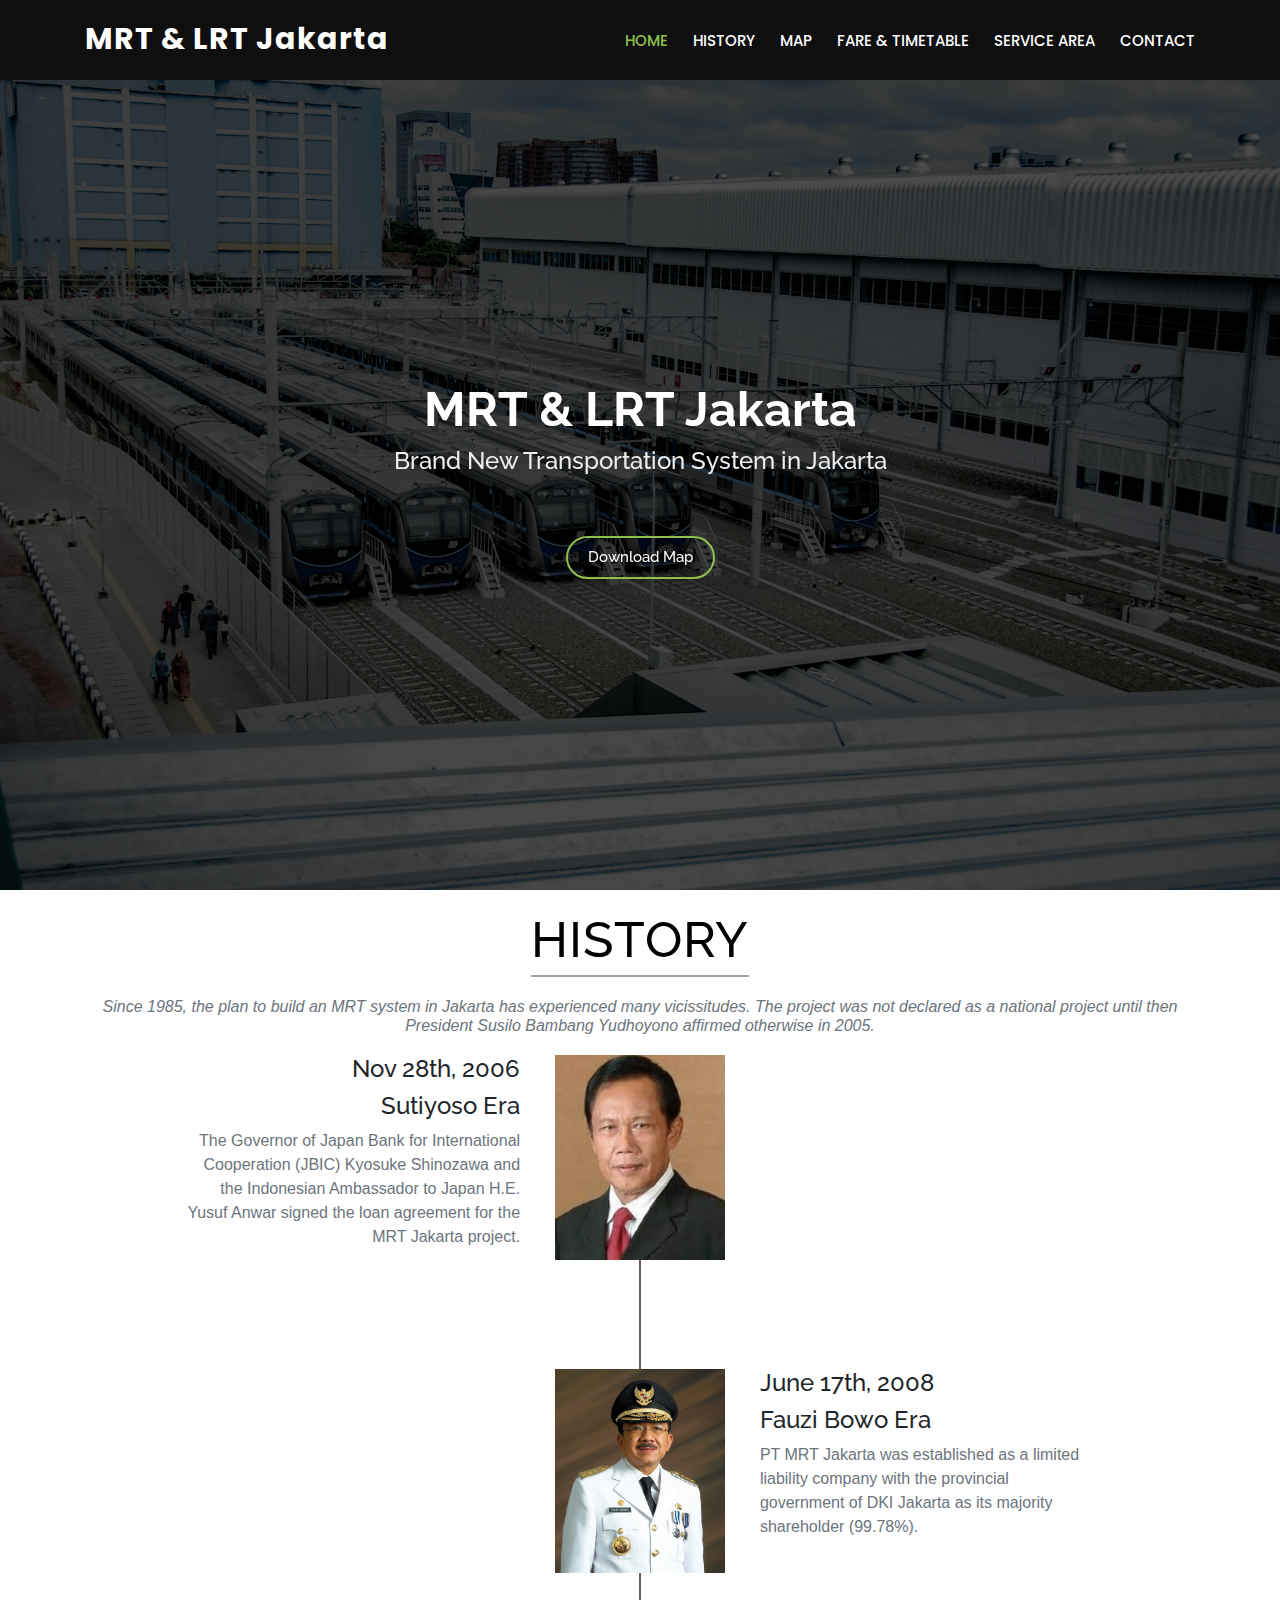
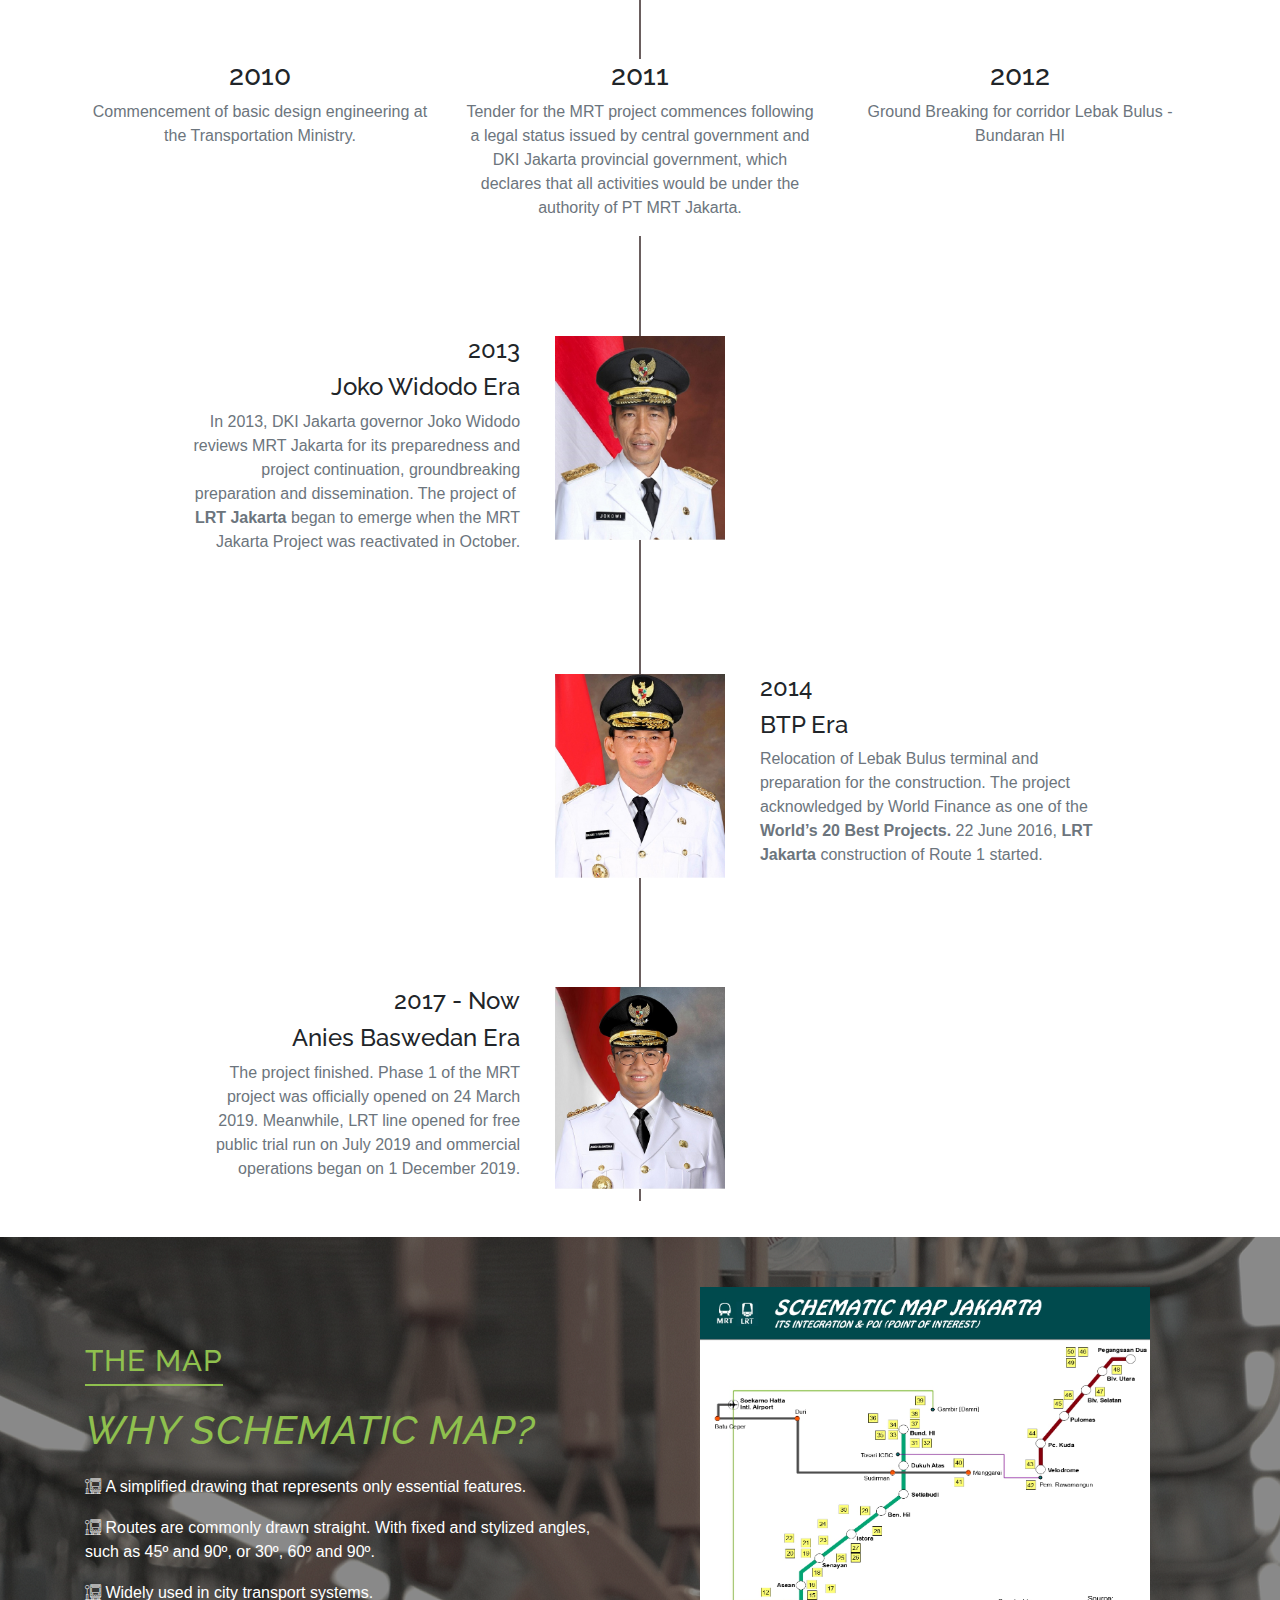
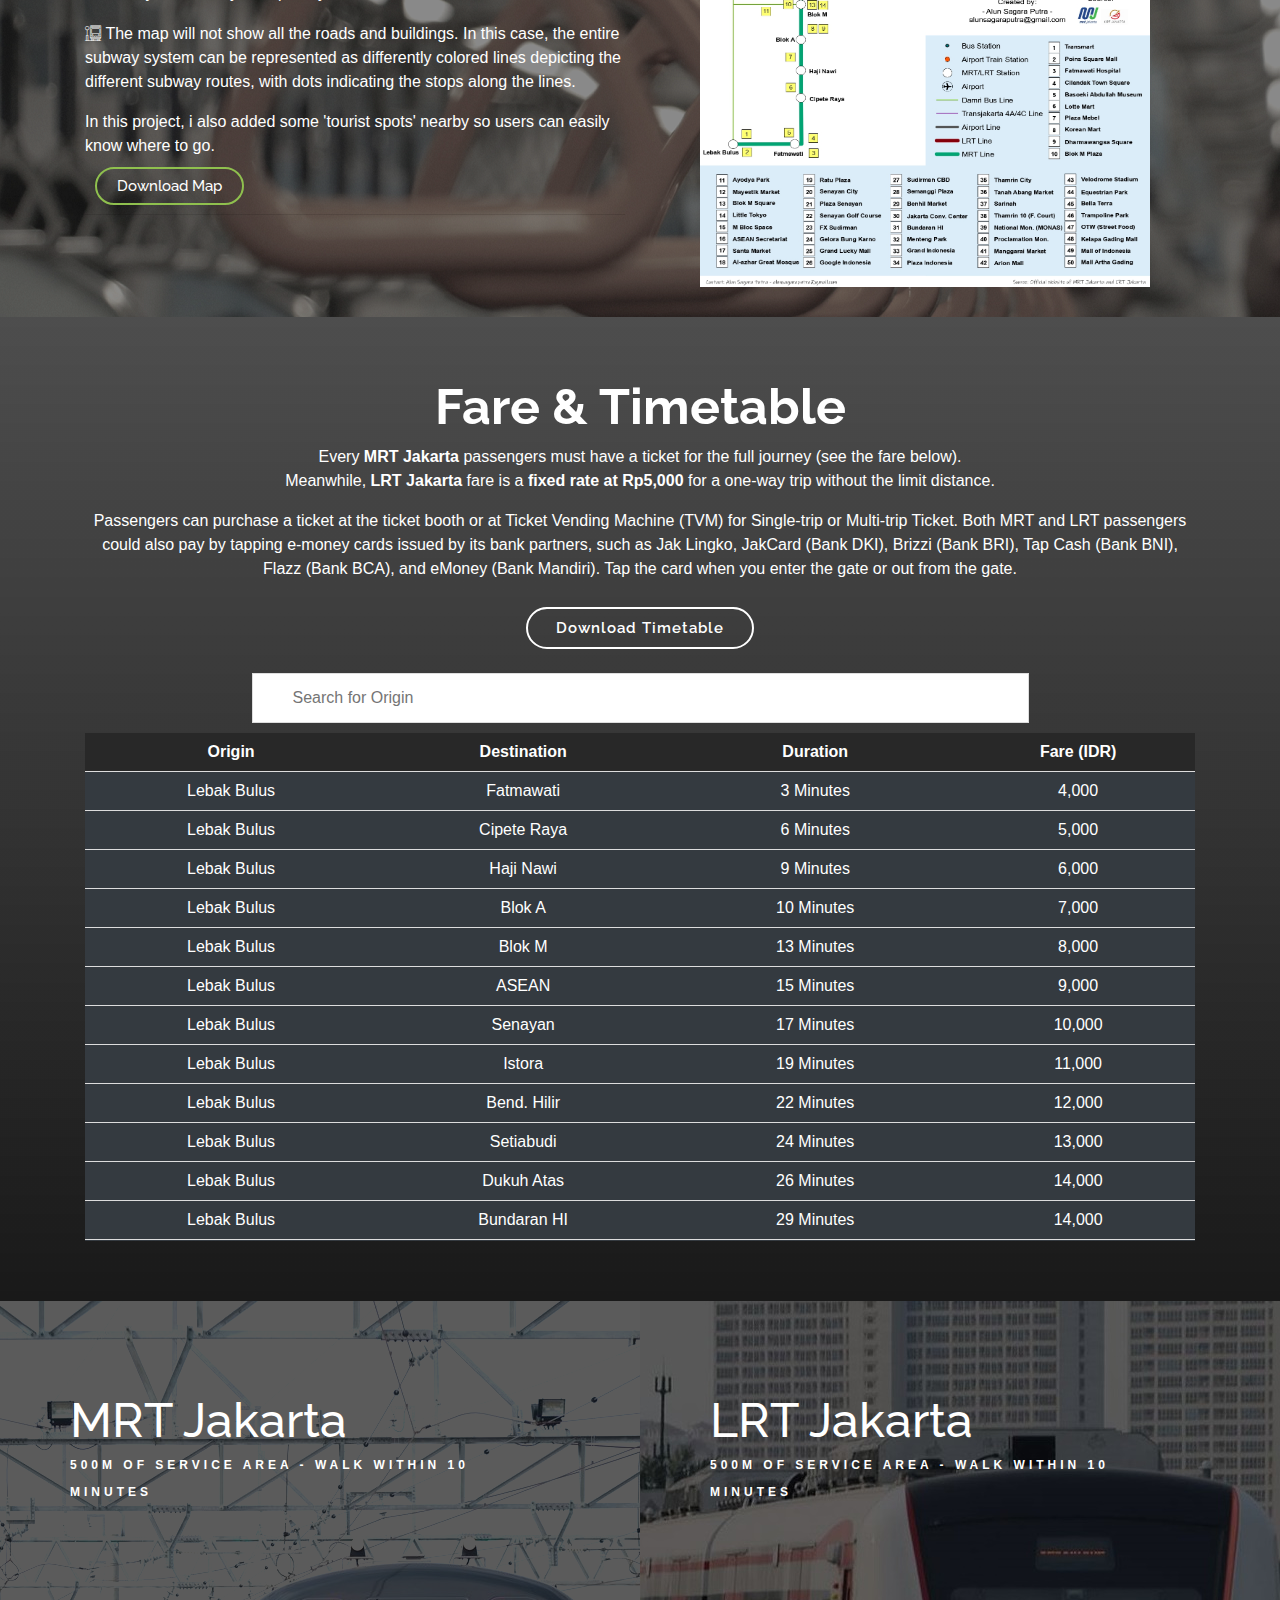
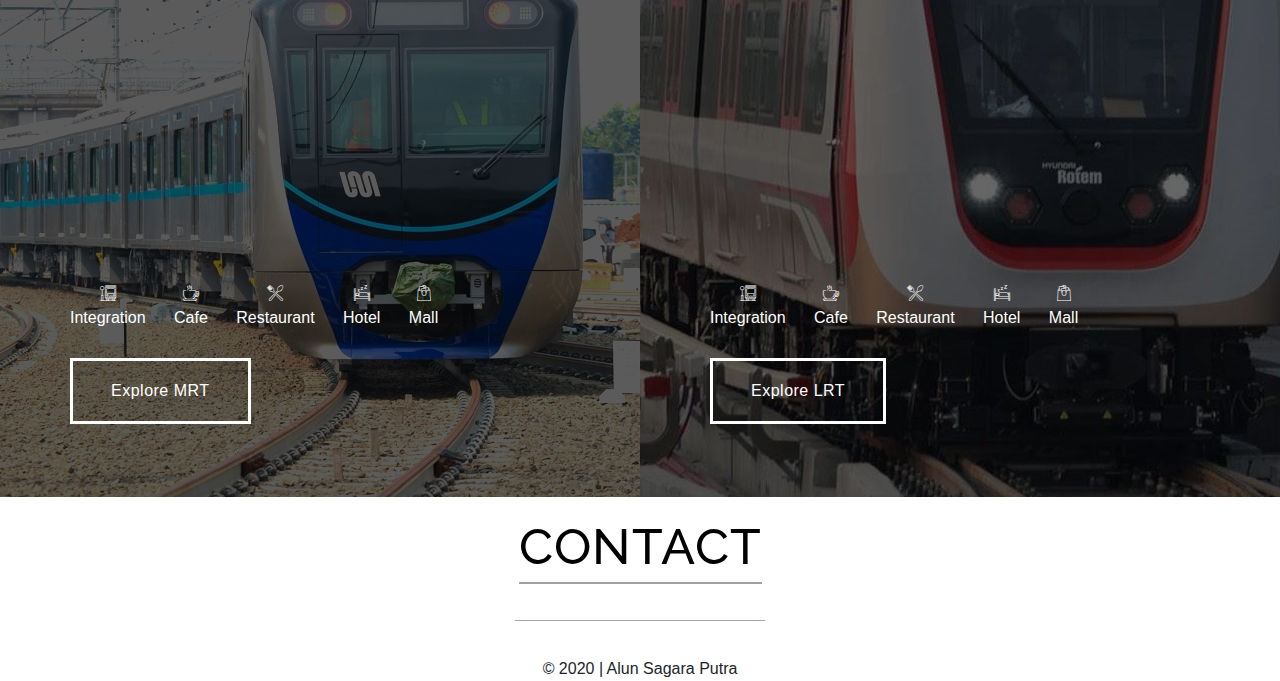
==== index.html @ 01eb92b3 "Try" ====
<!doctype html>
<html lang="en">
  <head>
    <!-- Required meta tags -->
    <meta charset="utf-8">
    <meta name="viewport" content="width=device-width, initial-scale=1, shrink-to-fit=no">

    <!-- Google Fonts -->
    <link href="https://fonts.googleapis.com/css?family=Open+Sans:300,300i,400,400i,600,600i,700,700i|Raleway:300,300i,400,400i,500,500i,600,600i,700,700i|Poppins:300,300i,400,400i,500,500i,600,600i,700,700i" rel="stylesheet">

    <!-- CSS Bootstrap -->
    <link href="default/bootstrap/css/bootstrap.min.css" rel="stylesheet">
    <link href="default/icofont/icofont.min.css" rel="stylesheet">
    <link href="default/boxicons/css/boxicons.min.css" rel="stylesheet">
    <link href="default/venobox/venobox.css" rel="stylesheet">
    <link href="default/owl.carousel/assets/owl.carousel.min.css" rel="stylesheet">
    <link href="default/aos/aos.css" rel="stylesheet">

        <!-- Css Styles -->
    <link rel="stylesheet" href="defaults/bootstrap.min.css" type="text/css">
    <link rel="stylesheet" href="defaults/font-awesome.min.css" type="text/css">
    <link rel="stylesheet" href="defaults/flaticon.css" type="text/css" >
    <link rel="stylesheet" href="defaults/owl.carousel.min.css" type="text/css">
    <link rel="stylesheet" href="defaults/jquery-ui.min.css" type="text/css">
    <link rel="stylesheet" href="defaults/nice-select.css" type="text/css">
    <link rel="stylesheet" href="defaults/magnific-popup.css" type="text/css">
    <link rel="stylesheet" href="defaults/slicknav.min.css" type="text/css">

    <!-- My CSS -->
     <link rel="stylesheet" href="style.css">

    <title>MRT-LRT-JAKARTA</title>
  </head>
  <body>

  <!-- ======= Header ======= -->
  <header id="header">
    <div class="container d-flex">
      <div class="logo mr-auto">
        <h1 class="text-light"><a href="index.html">MRT & LRT Jakarta</a></h1>
      </div>

      <nav class="nav-menu d-none d-lg-block">
        <ul>
          <li class="active"><a href="index.html">Home</a></li>
          <li><a href="#History">History</a></li>
          <li><a href="#Map">Map</a></li>
          <li><a href="#Fare">Fare & Timetable</a></li>
          <li><a href="#TOD">Service Area</a></li>
          <li><a href="#Contact">Contact</a></li>

        </ul>
      </nav><!-- .nav-menu -->


    </div>
  </header><!-- End Header -->

  <!-- ======= Hero Section ======= -->
  <section id="hero">
    <div class="hero-container" data-aos="fade-up">
      <h1>MRT & LRT Jakarta</h1>
      <h2>Brand New Transportation System in Jakarta</h2>
      <a href="https://simpan.ugm.ac.id/s/0BQkUDdugvhASol" target="_blank" class="button scrollto">Download Map</a>
    </div>
  </section><!-- End Hero -->        

<!-- Tab -->

<!-- History -->
  <section class="page-section" id="History">
    <div class="container">
      <div class="row">
        <div class="col-lg-12 text-center">
          <h2 class="section-heading text-uppercase">History</h2>
          <h3 class="section-subheading text-muted"> Since 1985, the plan to build an MRT system in Jakarta has experienced many vicissitudes. The project was not declared as a national project until then President Susilo Bambang Yudhoyono affirmed otherwise in 2005. </h3>
        </div>
      </div>
      <div class="row">
        <div class="col-lg-12">
          <ul class="timeline">
            <li>
              <div class="timeline-image">
                <img class="img-fluid" src="img/gbsutiyoso.jpg" alt="">
              </div>
              <div class="timeline-panel">
                <div class="timeline-heading">
                  <h4>Nov 28th, 2006</h4>
                  <h4 class="subheading">Sutiyoso Era</h4>
                </div>
                <div class="timeline-body">
                  <p class="text-muted"> The Governor of Japan Bank for International Cooperation (JBIC) Kyosuke Shinozawa and the Indonesian Ambassador to Japan H.E. Yusuf Anwar signed the loan agreement for the MRT Jakarta project.</p>
                </div>
              </div>
            </li>
            <li class="timeline-inverted">
              <div class="timeline-image">
                <img class="img-fluid" src="img/gbfauzi.jpg" alt="">
              </div>
              <div class="timeline-panel">
                <div class="timeline-heading">
                  <h4>June 17th, 2008</h4>
                  <h4 class="subheading">Fauzi Bowo Era</h4>
                </div>
                <div class="timeline-body">
                  <p class="text-muted"> PT MRT Jakarta was established as a limited liability company with the provincial government of DKI Jakarta as its majority shareholder (99.78%).</p>
                </div>
              </div>
            </li>
            <li class="timeline-inverted">
             <div class ="row tlrow">
                <div class="col-lg-4 coba">
                  <h3>2010</h3>
                  <p class="text-muted"> Commencement of basic design engineering at the Transportation Ministry. </p>
                </div>
                <div class="col-lg-4 coba">
                  <h3>2011</h3>
                  <p class="text-muted"> Tender for the MRT project commences following a legal status issued by central government and DKI Jakarta provincial government, which declares that all activities would be under the authority of PT MRT Jakarta. </p>
                </div>
                <div class="col-lg-4 coba">
                  <h3>2012</h3>
                  <p class="text-muted"> Ground Breaking for corridor Lebak Bulus - Bundaran HI </p>
                </div>
              </div>  
            </li>
            <li>
              <div class="timeline-image">
                <img class="img-fluid" src="img/gbjokowi.jpg" alt="">
              </div>
              <div class="timeline-panel">
                <div class="timeline-heading">
                  <h4>2013</h4>
                  <h4 class="subheading"> Joko Widodo Era </h4>
                </div>
                <div class="timeline-body">
                  <p class="text-muted"> In 2013, DKI Jakarta governor Joko Widodo reviews MRT Jakarta for its preparedness and project continuation, groundbreaking preparation and dissemination. The project of ​​<b>LRT Jakarta </b> began to emerge when the MRT Jakarta Project was reactivated in October.</p>
                </div>
              </div>
            </li>
            <li class="timeline-inverted">
              <div class="timeline-image">
                <img class="img-fluid" src="img/gbahok.jpg" alt="">
              </div>
              <div class="timeline-panel">
                <div class="timeline-heading">
                  <h4>2014</h4>
                  <h4 class="subheading"> BTP Era </h4>
                </div>
                <div class="timeline-body">
                  <p class="text-muted"> Relocation of Lebak Bulus terminal and preparation for the construction. The project acknowledged by World Finance as one of the <b>World’s 20 Best Projects. </b> 22 June 2016, <b> LRT Jakarta</b> construction of Route 1 started.
                  </p>
                </div>
              </div>
            </li>
            <li>
              <div class="timeline-image">
                <img class="img-fluid" src="img/gbanies.jpg" alt="">
              </div>
              <div class="timeline-panel">
                <div class="timeline-heading">
                  <h4>2017 - Now</h4>
                  <h4 class="subheading"> Anies Baswedan Era</h4>
                </div>
                <div class="timeline-body">
                  <p class="text-muted"> The project finished. Phase 1 of the MRT project was officially opened on 24 March 2019. Meanwhile, LRT line opened for free public trial run on July 2019 and ommercial operations began on 1 December 2019. </p>
                </div>
              </div>
            </li>
          </ul>
        </div>
      </div>
    </div>
  </section>
<!-- Akhir History -->

<!-- The Map -->
    <section class="about-us-countdown-area section-padding-100-0" id="Map">
        <div class="container">
            <div class="row align-items-center">
                <!-- About Content -->
                <div class="col-12 col-md-6">
                    <div class="about-content-text mb-80">
                        <h6 class="wow fadeInUp" data-wow-delay="300ms">THE MAP</h6>
                        <h3 class="wow fadeInUp" data-wow-delay="300ms"> <i> Why Schematic Map? </i></h3>
                        <p class="wow fadeInUp" data-wow-delay="300ms"> 
                        <p class="flaticon-bus-stop"> A simplified drawing that represents only essential features.</i>
                        <br>
                        <p class="flaticon-bus-stop"> Routes are  commonly  drawn  straight. With fixed and stylized angles, such as 45º and 90º, or 30º, 60º  and  90º.</i>
                        <br>
                        <p class="flaticon-bus-stop"> Widely used in city transport systems. </i>
                        <br>
                        <p class="flaticon-bus-stop"> The map will not show all the roads and buildings. In this case, the entire subway system can be represented as differently colored lines depicting the different subway routes, with dots indicating the stops along the lines.</i>
                    	</p>
                        <p> In this project, i also added some 'tourist spots' nearby so users can easily know where to go.</p>
                        <a href="https://simpan.ugm.ac.id/s/0BQkUDdugvhASol" target="_blank" class="button scrollto">Download Map</a>
                        <hr>
                    </div>
                </div>

                <!-- About Thumb -->
                <div class="col-12 col-md-6 text-center">
                    <div class="about-thumb mb-80 wow fadeInUp" data-wow-delay="300ms">
                        <img src="img/skematik.jpg" alt="" class="peta">
                    </div>
                </div>
            </div>
        </div>
      </div>
    </section>
<!-- End of Map -->

    <!-- ======= Cta Section ======= -->
    <section id="Fare" class="cta">
      <div class="container">
        <div class="text-center">
          <h3>Fare & Timetable</h3>
          <p> Every <b> MRT Jakarta</b> passengers must have a ticket for the full journey (see the fare below). 
            <br> 
            Meanwhile, <b> LRT Jakarta</b> fare is a <b> fixed rate at Rp5,000 </b> for a one-way trip without the limit distance. </p>
           <p>Passengers can purchase a ticket at the ticket booth or at Ticket Vending Machine (TVM) for Single-trip or Multi-trip Ticket. 

            Both MRT and LRT passengers could also pay by tapping e-money cards issued by its bank partners, such as Jak Lingko, JakCard (Bank DKI), Brizzi (Bank BRI), Tap Cash (Bank BNI), Flazz (Bank BCA), and eMoney (Bank Mandiri). Tap the card when you enter the gate or out from the gate. </p>
          <a class="cta-btn" href="#">Download Timetable</a>
        </div>
<br>
<div class="text-center">
<input type="text" id="myInput" onkeyup="myFunction()" placeholder="Search for Origin" >
<div class="table-wrapper-scroll-y my-custom-scrollbar table-dark">
<table id="myTable">
  <tr class="header">
    <th style="width:25%;">Origin</th>
    <th style="width:25%;">Destination</th>
    <th style="width:25%;">Duration</th>
    <th style="width:20%;">Fare (IDR)</th>
            <tr>
                <td>Lebak Bulus</td>
                <td>Fatmawati</td>
                <td>3 Minutes</td>
                <td> 4,000</td>
            </tr>
            <tr>
                <td>Lebak Bulus</td>
                <td>Cipete Raya</td>
                <td>6 Minutes</td>
                <td> 5,000</td>
            </tr>
            <tr>
                <td>Lebak Bulus</td>
                <td>Haji Nawi</td>
                <td>9 Minutes</td>
                <td> 6,000</td>
            </tr>
            <tr>
                <td>Lebak Bulus</td>
                <td>Blok A</td>
                <td>10 Minutes</td>
                <td> 7,000</td>
            </tr>
            <tr>
                <td>Lebak Bulus</td>
                <td>Blok M</td>
                <td>13 Minutes</td>
                <td> 8,000</td>
            </tr>
            <tr>
                <td>Lebak Bulus</td>
                <td>ASEAN</td>
                <td>15 Minutes</td>
                <td> 9,000</td>
            </tr>
            <tr>
                <td>Lebak Bulus</td>
                <td>Senayan</td>
                <td>17 Minutes</td>
                <td> 10,000</td>
            </tr>
            <tr>
                <td>Lebak Bulus</td>
                <td>Istora</td>
                <td>19 Minutes</td>
                <td> 11,000</td>
            </tr>
            <tr>
                <td>Lebak Bulus</td>
                <td>Bend. Hilir</td>
                <td>22 Minutes</td>
                <td> 12,000</td>
            </tr>
            <tr>
                <td>Lebak Bulus</td>
                <td>Setiabudi</td>
                <td>24 Minutes</td>
                <td> 13,000</td>
            </tr>
            <tr>
                <td>Lebak Bulus</td>
                <td>Dukuh Atas</td>
                <td>26 Minutes</td>
                <td> 14,000</td>
            </tr>
            <tr>
                <td>Lebak Bulus</td>
                <td>Bundaran HI</td>
                <td>29 Minutes</td>
                <td> 14,000</td>
            <tr>
                <td>Fatmawati</td>
                <td>Lebak Bulus</td>
                <td>3 Minutes</td>
                <td> 4,000</td>
            </tr>
            <tr>
                <td>Fatmawati</td>
                <td>Cipete</td>
                <td>3 Minutes</td>
                <td> 5,000</td>
            </tr>
            <tr>
                <td>Fatmawati</td>
                <td>Haji Nawi</td>
                <td>5 Minutes</td>
                <td> 5,000</td>
            </tr>
            <tr>
                <td>Fatmawati</td>
                <td>Blok A</td>
                <td>7 Minutes</td>
                <td> 6,000</td>
            </tr>
            <tr>
                <td>Fatmawati</td>
                <td>Blok M</td>
                <td>10 Minutes</td>
                <td> 7,000</td>
            </tr>
            <tr>
                <td>Fatmawati</td>
                <td>ASEAN</td>
                <td>12 Minutes</td>
                <td> 8,000</td>
            </tr>
            <tr>
                <td>Fatmawati</td>
                <td>Senayan</td>
                <td>14 Minutes</td>
                <td> 9,000</td>
            </tr>
            <tr>
                <td>Fatmawati</td>
                <td>Istora</td>
                <td>16 Minutes</td>
                <td> 9,000</td>
            </tr>
            <tr>
                <td>Fatmawati</td>
                <td>Bend. Hilir</td>
                <td>19 Minutes</td>
                <td> 10,000</td>
            </tr>
            <tr>
                <td>Fatmawati</td>
                <td>Setiabudi</td>
                <td>21 Minutes</td>
                <td> 11,000</td>
            </tr>
            <tr>
                <td>Fatmawati</td>
                <td>Dukuh Atas</td>
                <td>23 Minutes</td>
                <td> 12,000</td>
            </tr>
            <tr>
                <td>Fatmawati</td>
                <td>Bundaran HI</td>
                <td>26 Minutes</td>
                <td> 13,000</td>
            </tr>
            <tr>
                <td>Cipete</td>
                <td>Lebak Bulus</td>
                <td>6 Minutes</td>
                <td> 5,000</td>
            </tr>
            <tr>
                <td>Cipete</td>
                <td>Fatmawati</td>
                <td>3 Minutes</td>
                <td> 4,000</td>
            </tr>
            <tr>
                <td>Cipete</td>
                <td>Haji Nawi</td>
                <td>2 Minutes</td>
                <td> 3,000</td>
            </tr>
            <tr>
                <td>Cipete</td>
                <td>Blok A</td>
                <td>4 Minutes</td>
                <td> 4,000</td>
            </tr>
            <tr>
                <td>Cipete</td>
                <td>Blok M</td>
                <td>7 Minutes</td>
                <td> 5,000</td>
            </tr>
            <tr>
                <td>Cipete</td>
                <td>ASEAN</td>
                <td>9 Minutes</td>
                <td> 6,000</td>
            </tr>
            <tr>
                <td>Cipete</td>
                <td>Senayan</td>
                <td>11 Minutes</td>
                <td> 7,000</td>
            </tr>
            <tr>
                <td>Cipete</td>
                <td>Istora</td>
                <td>13 Minutes</td>
                <td> 8,000</td>
            </tr>
            <tr>
                <td>Cipete</td>
                <td>Bend. Hilir</td>
                <td>16 Minutes</td>
                <td> 9,000</td>
            </tr>
            <tr>
                <td>Cipete</td>
                <td>Setiabudi</td>
                <td>18 Minutes</td>
                <td> 9,000</td>
            </tr>
            <tr>
                <td>Cipete</td>
                <td>Dukuh Atas</td>
                <td>20 Minutes</td>
                <td> 10,000</td>
            </tr>
            <tr>
                <td>Cipete</td>
                <td>Bundaran HI</td>
                <td>23 Minutes</td>
                <td> 11,000</td>
            </tr>
            <tr>
                <td>Haji Nawi</td>
                <td>Lebak Bulus</td>
                <td>8 Minutes</td>
                <td> 6,000</td>
            </tr>
            <tr>
                <td>Haji Nawi</td>
                <td>Fatmawati</td>
                <td>5 Minutes</td>
                <td> 5,000</td>
            </tr>
            <tr>
                <td>Haji Nawi</td>
                <td>Cipete</td>
                <td>2 Minutes</td>
                <td> 3,000</td>
            </tr>
            <tr>
                <td>Haji Nawi</td>
                <td>Blok A</td>
                <td>2 Minutes</td>
                <td> 3,000</td>
            </tr>
            <tr>
                <td>Haji Nawi</td>
                <td>Blok M</td>
                <td>5 Minutes</td>
                <td> 4,000</td>
            </tr>
            <tr>
                <td>Haji Nawi</td>
                <td>ASEAN</td>
                <td>7 Minutes</td>
                <td> 5,000</td>
            </tr>
            <tr>
                <td>Haji Nawi</td>
                <td>Senayan</td>
                <td>9 Minutes</td>
                <td> 6,000</td>
            </tr>
            <tr>
                <td>Haji Nawi</td>
                <td>Istora</td>
                <td>11 Minutes</td>
                <td> 7,000</td>
            </tr>
            <tr>
                <td>Haji Nawi</td>
                <td>Bend. Hilir</td>
                <td>14 Minutes</td>
                <td> 8,000</td>
            </tr>
            <tr>
                <td>Haji Nawi</td>
                <td>Setiabudi</td>
                <td>16 Minutes</td>
                <td> 8,000</td>
            </tr>
            <tr>
                <td>Haji Nawi</td>
                <td>Dukuh Atas</td>
                <td>18 Minutes</td>
                <td> 9,000</td>
            </tr>
            <tr>
                <td>Haji Nawi</td>
                <td>Bundaran HI</td>
                <td>21 Minutes</td>
                <td> 11,000</td>
            </tr>
                        <tr>
                <td>Blok A</td>
                <td>Lebak Bulus</td>
                <td>11 Minutes</td>
                <td> 7,000</td>
            </tr>
            <tr>
                <td>Blok A</td>
                <td>Fatmawati</td>
                <td>8 Minutes</td>
                <td> 6,000</td>
            </tr>
            <tr>
                <td>Blok A</td>
                <td>Cipete</td>
                <td>5 Minutes</td>
                <td> 5,000</td>
            </tr>
            <tr>
                <td>Blok A</td>
                <td>Haji Nawi</td>
                <td>3 Minutes</td>
                <td> 3,000</td>
            </tr>
            <tr>
                <td>Blok A</td>
                <td>Blok M</td>
                <td>3 Minutes</td>
                <td> 3,000</td>
            </tr>
            <tr>
                <td>Blok A</td>
                <td>ASEAN</td>
                <td>5 Minutes</td>
                <td> 4,000</td>
            </tr>
            <tr>
                <td>Blok A</td>
                <td>Senayan</td>
                <td>7 Minutes</td>
                <td> 5,000</td>
            </tr>
            <tr>
                <td>Blok A</td>
                <td>Istora</td>
                <td>9 Minutes</td>
                <td> 6,000</td>
            </tr>
            <tr>
                <td>Blok A</td>
                <td>Bend. Hilir</td>
                <td>12 Minutes</td>
                <td> 7,000</td>
            </tr>
            <tr>
                <td>Blok A</td>
                <td>Setiabudi</td>
                <td>14 Minutes</td>
                <td> 7,000</td>
            </tr>
            <tr>
                <td>Blok A</td>
                <td>Dukuh Atas</td>
                <td>16 Minutes</td>
                <td> 8,000</td>
            </tr>
            <tr>
                <td>Blok A</td>
                <td>Bundaran HI</td>
                <td>19 Minutes</td>
                <td> 9,000</td>
            </tr>
            <tr>
                <td>Blok M</td>
                <td>Lebak Bulus</td>
                <td>13 Minutes</td>
                <td> 8,000</td>
            </tr>
            <tr>
                <td>Blok M</td>
                <td>Fatmawati</td>
                <td>10 Minutes</td>
                <td> 7,000</td>
            </tr>
            <tr>
                <td>Blok M</td>
                <td>Cipete</td>
                <td>7 Minutes</td>
                <td> 5,000</td>
            </tr>
            <tr>
                <td>Blok M</td>
                <td>Haji Nawi</td>
                <td>5 Minutes</td>
                <td> 4,000</td>
            </tr>
            <tr>
                <td>Blok M</td>
                <td>Blok A</td>
                <td>2 Minutes</td>
                <td> 3,000</td>
            </tr>
            <tr>
                <td>Blok M</td>
                <td>ASEAN</td>
                <td>2 Minutes</td>
                <td> 3,000</td>
            </tr>
            <tr>
                <td>Blok M</td>
                <td>Senayan</td>
                <td>4 Minutes</td>
                <td> 4,000</td>
            </tr>
            <tr>
                <td>Blok M</td>
                <td>Istora</td>
                <td>6 Minutes</td>
                <td> 5,000</td>
            </tr>
            <tr>
                <td>Blok M</td>
                <td>Bend. Hilir</td>
                <td>9 Minutes</td>
                <td> 6,000</td>
            </tr>
            <tr>
                <td>Blok M</td>
                <td>Setiabudi</td>
                <td>11 Minutes</td>
                <td> 6,000</td>
            </tr>
            <tr>
                <td>Blok M</td>
                <td>Dukuh Atas</td>
                <td>13 Minutes</td>
                <td> 7,000</td>
            </tr>
            <tr>
                <td>Blok M</td>
                <td>Bundaran HI</td>
                <td>16 Minutes</td>
                <td> 8,000</td>
            </tr>
            <tr>
                <td>ASEAN</td>
                <td>Lebak Bulus</td>
                <td>16 Minutes</td>
                <td> 9,000</td>
            </tr>
            <tr>
                <td>ASEAN</td>
                <td>Fatmawati</td>
                <td>13 Minutes</td>
                <td> 7,000</td>
            </tr>
            <tr>
                <td>ASEAN</td>
                <td>Cipete</td>
                <td>10 Minutes</td>
                <td> 6,000</td>
            </tr>
            <tr>
                <td>ASEAN</td>
                <td>Haji Nawi</td>
                <td>8 Minutes</td>
                <td> 5,000</td>
            </tr>
            <tr>
                <td>ASEAN</td>
                <td>Blok A</td>
                <td>5 Minutes</td>
                <td> 4,000</td>
            </tr>
            <tr>
                <td>ASEAN</td>
                <td>Blok M</td>
                <td>3 Minutes</td>
                <td> 3,000</td>
            </tr>
            <tr>
                <td>ASEAN</td>
                <td>Senayan</td>
                <td>2 Minutes</td>
                <td> 3,000</td>
            </tr>
            <tr>
                <td>ASEAN</td>
                <td>Istora</td>
                <td>4 Minutes</td>
                <td> 4,000</td>
            </tr>
            <tr>
                <td>ASEAN</td>
                <td>Bend. Hilir</td>
                <td>7 Minutes</td>
                <td> 5,000</td>
            </tr>
            <tr>
                <td>ASEAN</td>
                <td>Setiabudi</td>
                <td>9 Minutes</td>
                <td> 6,000</td>
            </tr>
            <tr>
                <td>ASEAN</td>
                <td>Dukuh Atas</td>
                <td>11 Minutes</td>
                <td> 7,000</td>
            </tr>
            <tr>
                <td>ASEAN</td>
                <td>Bundaran HI</td>
                <td>14 Minutes</td>
                <td> 7,000</td>
            </tr>
            <tr>
                <td>Senayan</td>
                <td>Lebak Bulus</td>
                <td>18 Minutes</td>
                <td> 10,000</td>
            </tr>
            <tr>
                <td>Senayan</td>
                <td>Fatmawati</td>
                <td>15 Minutes</td>
                <td> 9,000</td>
            </tr>
            <tr>
                <td>Senayan</td>
                <td>Cipete</td>
                <td>12 Minutes</td>
                <td> 7,000</td>
            </tr>
            <tr>
                <td>Senayan</td>
                <td>Haji Nawi</td>
                <td>10 Minutes</td>
                <td> 6,000</td>
            </tr>
            <tr>
                <td>Senayan</td>
                <td>Blok A</td>
                <td>7 Minutes</td>
                <td> 5,000</td>
            </tr>
            <tr>
                <td>Senayan</td>
                <td>Blok M</td>
                <td>5 Minutes</td>
                <td> 4,000</td>
            </tr>
            <tr>
                <td>Senayan</td>
                <td>ASEAN</td>
                <td>2 Minutes</td>
                <td> 3,000</td>
            </tr>
            <tr>
                <td>Senayan</td>
                <td>Istora</td>
                <td>2 Minutes</td>
                <td> 3,000</td>
            </tr>
            <tr>
                <td>Senayan</td>
                <td>Bend. Hilir</td>
                <td>5 Minutes</td>
                <td> 4,000</td>
            </tr>
            <tr>
                <td>Senayan</td>
                <td>Setiabudi</td>
                <td>7 Minutes</td>
                <td> 4,000</td>
            </tr>
            <tr>
                <td>Senayan</td>
                <td>Dukuh Atas</td>
                <td>9 Minutes</td>
                <td> 5,000</td>
            </tr>
            <tr>
                <td>Senayan</td>
                <td>Bundaran HI</td>
                <td>12 Minutes</td>
                <td> 6,000</td>
            </tr>
            <tr>
                <td>Istora</td>
                <td>Lebak Bulus</td>
                <td>20 Minutes</td>
                <td> 11,000</td>
            </tr>
            <tr>
                <td>Istora</td>
                <td>Fatmawati</td>
                <td>17 Minutes</td>
                <td> 9,000</td>
            </tr>
            <tr>
                <td>Istora</td>
                <td>Cipete</td>
                <td>14 Minutes</td>
                <td> 8,000</td>
            </tr>
            <tr>
                <td>Istora</td>
                <td>Haji Nawi</td>
                <td>12 Minutes</td>
                <td> 7,000</td>
            </tr>
            <tr>
                <td>Istora</td>
                <td>Blok A</td>
                <td>9 Minutes</td>
                <td> 6,000</td>
            </tr>
            <tr>
                <td>Istora</td>
                <td>Blok M</td>
                <td>7 Minutes</td>
                <td> 5,000</td>
            </tr>
            <tr>
                <td>Istora</td>
                <td>ASEAN</td>
                <td>4 Minutes</td>
                <td> 4,000</td>
            </tr>
            <tr>
                <td>Istora</td>
                <td>Senayan</td>
                <td>2 Minutes</td>
                <td> 3,000</td>
            </tr>
            <tr>
                <td>Istora</td>
                <td>Bend. Hilir</td>
                <td>3 Minutes</td>
                <td> 3,000</td>
            </tr>
            <tr>
                <td>Istora</td>
                <td>Setiabudi</td>
                <td>5 Minutes</td>
                <td> 3,000</td>
            </tr>
            <tr>
                <td>Istora</td>
                <td>Dukuh Atas</td>
                <td>7 Minutes</td>
                <td> 4,000</td>
            </tr>
            <tr>
                <td>Istora</td>
                <td>Bundaran HI</td>
                <td>10 Minutes</td>
                <td> 5,000</td>
            </tr>
            <tr>
                <td>Bend. Hilir</td>
                <td>Lebak Bulus</td>
                <td>22 Minutes</td>
                <td> 12,000</td>
            </tr>
            <tr>
                <td>Bend. Hilir</td>
                <td>Fatmawati</td>
                <td>19 Minutes</td>
                <td> 10,000</td>
            </tr>
            <tr>
                <td>Bend. Hilir</td>
                <td>Cipete</td>
                <td>16 Minutes</td>
                <td> 9,000</td>
            </tr>
            <tr>
                <td>Bend. Hilir</td>
                <td>Haji Nawi</td>
                <td>14 Minutes</td>
                <td> 8,000</td>
            </tr>
            <tr>
                <td>Bend. Hilir</td>
                <td>Blok A</td>
                <td>11 Minutes</td>
                <td> 7,000</td>
            </tr>
            <tr>
                <td>Bend. Hilir</td>
                <td>Blok M</td>
                <td>9 Minutes</td>
                <td> 6,000</td>
            </tr>
            <tr>
                <td>Bend. Hilir</td>
                <td>ASEAN</td>
                <td>6 Minutes</td>
                <td> 5,000</td>
            </tr>
            <tr>
                <td>Bend. Hilir</td>
                <td>Senayan</td>
                <td>4 Minutes</td>
                <td> 4,000</td>
            </tr>
            <tr>
                <td>Bend. Hilir</td>
                <td>Istora</td>
                <td>2 Minutes</td>
                <td> 3,000</td>
            </tr>
            <tr>
                <td>Bend. Hilir</td>
                <td>Setiabudi</td>
                <td>2 Minutes</td>
                <td> 3,000</td>
            </tr>
            <tr>
                <td>Bend. Hilir</td>
                <td>Dukuh Atas</td>
                <td>4 Minutes</td>
                <td> 3,000</td>
            </tr>
            <tr>
                <td>Bend. Hilir</td>
                <td>Bundaran HI</td>
                <td>7 Minutes</td>
                <td> 4,000</td>
            </tr>
            <tr>
                <td>Setiabudi</td>
                <td>Lebak Bulus</td>
                <td>25 Minutes</td>
                <td> 13,000</td>
            </tr>
            <tr>
                <td>Setiabudi</td>
                <td>Fatmawati</td>
                <td>22 Minutes</td>
                <td> 10,000</td>
            </tr>
            <tr>
                <td>Setiabudi</td>
                <td>Cipete</td>
                <td>19 Minutes</td>
                <td> 9,000</td>
            </tr>
            <tr>
                <td>Setiabudi</td>
                <td>Haji Nawi</td>
                <td>17 Minutes</td>
                <td> 8,000</td>
            </tr>
            <tr>
                <td>Setiabudi</td>
                <td>Blok A</td>
                <td>14 Minutes</td>
                <td> 7,000</td>
            </tr>
            <tr>
                <td>Setiabudi</td>
                <td>Blok M</td>
                <td>11 Minutes</td>
                <td> 6,000</td>
            </tr>
            <tr>
                <td>Setiabudi</td>
                <td>ASEAN</td>
                <td>8 Minutes</td>
                <td> 6,000</td>
            </tr>
            <tr>
                <td>Setiabudi</td>
                <td>Senayan</td>
                <td>6 Minutes</td>
                <td> 4,000</td>
            </tr>
            <tr>
                <td>Setiabudi</td>
                <td>Istora</td>
                <td>4 Minutes</td>
                <td> 3,000</td>
            </tr>
            <tr>
                <td>Setiabudi</td>
                <td>Bend. Hilir</td>
                <td>2 Minutes</td>
                <td> 3,000</td>
            </tr>
            <tr>
                <td>Setiabudi</td>
                <td>Dukuh Atas</td>
                <td>2 Minutes</td>
                <td> 3,000</td>
            </tr>
            <tr>
                <td>Setiabudi</td>
                <td>Bundaran HI</td>
                <td>5 Minutes</td>
                <td> 4,000</td>
            </tr>
            <tr>
                <td>Dukuh Atas</td>
                <td>Lebak Bulus</td>
                <td>26 Minutes</td>
                <td> 14,000</td>
            </tr>
            <tr>
                <td>Dukuh Atas</td>
                <td>Fatmawati</td>
                <td>23 Minutes</td>
                <td> 12,000</td>
            </tr>
            <tr>
                <td>Dukuh Atas</td>
                <td>Cipete</td>
                <td>20 Minutes</td>
                <td> 10,000</td>
            </tr>
            <tr>
                <td>Dukuh Atas</td>
                <td>Haji Nawi</td>
                <td>18 Minutes</td>
                <td> 9,000</td>
            </tr>
            <tr>
                <td>Dukuh Atas</td>
                <td>Blok A</td>
                <td>15 Minutes</td>
                <td> 8,000</td>
            </tr>
            <tr>
                <td>Dukuh Atas</td>
                <td>Blok M</td>
                <td>13 Minutes</td>
                <td> 7,000</td>
            </tr>
            <tr>
                <td>Dukuh Atas</td>
                <td>ASEAN</td>
                <td>10 Minutes</td>
                <td> 7,000</td>
            </tr>
            <tr>
                <td>Dukuh Atas</td>
                <td>Senayan</td>
                <td>8 Minutes</td>
                <td> 5,000</td>
            </tr>
            <tr>
                <td>Dukuh Atas</td>
                <td>Istora</td>
                <td>6 Minutes</td>
                <td> 4,000</td>
            </tr>
            <tr>
                <td>Dukuh Atas</td>
                <td>Bend. Hilir</td>
                <td>4 Minutes</td>
                <td> 3,000</td>
            </tr>
            <tr>
                <td>Dukuh Atas</td>
                <td>Setiabudi</td>
                <td>2 Minutes</td>
                <td> 3,000</td>
            </tr>
            <tr>
                <td>Dukuh Atas</td>
                <td>Bundaran HI</td>
                <td>3 Minutes</td>
                <td> 3,000</td>
            </tr>
            <tr>
                <td>Bundaran HI</td>
                <td>Lebak Bulus</td>
                <td>29 Minutes</td>
                <td> 14,000</td>
            </tr>
            <tr>
                <td>Bundaran HI</td>
                <td>Fatmawati</td>
                <td>27 Minutes</td>
                <td>13,000</td>
            </tr>
            <tr>
                <td>Bundaran HI</td>
                <td>Cipete</td>
                <td>24 Minutes</td>
                <td>11,000</td>
            </tr>
            <tr>
                <td>Bundaran HI</td>
                <td>Haji Nawi</td>
                <td>21 Minutes</td>
                <td>10,000</td>
            </tr>
            <tr>
                <td>Bundaran HI</td>
                <td>Blok A</td>
                <td>18 Minutes</td>
                <td> 9,000</td>
            </tr>
            <tr>
                <td>Bundaran HI</td>
                <td>Blok M</td>
                <td>16 Minutes</td>
                <td> 8,000</td>
            </tr>
            <tr>
                <td>Bundaran HI</td>
                <td>ASEAN</td>
                <td>13 Minutes</td>
                <td> 7,000</td>
            </tr>
            <tr>
                <td>Bundaran HI</td>
                <td>Senayan</td>
                <td>11 Minutes</td>
                <td> 6,000</td>
            </tr>
            <tr>
                <td>Bundaran HI</td>
                <td>Istora</td>
                <td>9 Minutes</td>
                <td> 5,000</td>
            </tr>
            <tr>
                <td>Bundaran HI</td>
                <td>Bend. Hilir</td>
                <td>7 Minutes</td>
                <td> 4,000</td>
            </tr>
            <tr>
                <td>Bundaran HI</td>
                <td>Setiabudi</td>
                <td>5 Minutes</td>
                <td> 4,000</td>
            </tr>
            <tr>
                <td>Bundaran HI</td>
                <td>Dukuh Atas</td>
                <td>3 Minutes</td>
                <td> 3,000</td>
            </tr>
      </table>
    </div>
  </div>
</div>
</section>
<!-- Akhir Fare Calculator -->
<!-- End Cta Section -->

<!-- Facilities Section Begin -->
<section class="facilities-section" id="TOD">
    <div class="container-fluid">
        <div class="row">
            <div class="col-lg-6">
                <div class="facilities-item set-bg" data-setbg="img/mrt4.png">
                    <div class="fi-title">
                        <h2>MRT Jakarta</h2>
                        <p>500m of Service Area - Walk Within 10 Minutes</p>
                    </div>
                    <div class="fi-features">
                        <div class="fi-info">
                            <i class="flaticon-bus-stop"></i>
                            <p>Integration</p>
                        </div>
                        <div class="fi-info">
                            <i class="flaticon-food-and-restaurant"></i>
                            <p>Cafe</p>
                        </div>
                        <div class="fi-info">
                            <i class="flaticon-fork"></i>
                            <p>Restaurant</p>
                        </div>                       
                        <div class="fi-info">
                            <i class="flaticon-slumber"></i>
                            <p>Hotel</p>
                        </div>
                        <div class="fi-info">
                            <i class="flaticon-commerce-and-shopping"></i>
                            <p>Mall</p>
                        </div>
                    </div>
                    <a href="https://ugm-gis.maps.arcgis.com/apps/MapSeries/index.html?appid=f9b74ff37be346978ab2b873c24cd1c9" target="_blank" class="primary-btn">Explore MRT</a>
                </div>
            </div>
            <div class="col-lg-6">
                <div class="facilities-item set-bg" data-setbg="img/lrt.jpg">
                    <div class="fi-title">
                        <h2>LRT Jakarta</h2>
                        <p>500m of Service Area - Walk Within 10 Minutes</p>
                    </div>
                    <div class="fi-features">
                        <div class="fi-info">
                            <i class="flaticon-bus-stop"></i>
                            <p>Integration</p>
                        </div>
                        <div class="fi-info">
                            <i class="flaticon-food-and-restaurant"></i>
                            <p>Cafe</p>
                        </div>
                        <div class="fi-info">
                            <i class="flaticon-fork"></i>
                            <p>Restaurant</p>
                        </div>                       
                        <div class="fi-info">
                            <i class="flaticon-slumber"></i>
                            <p>Hotel</p>
                        </div>
                        <div class="fi-info">
                            <i class="flaticon-commerce-and-shopping"></i>
                            <p>Mall</p>
                        </div>
                    </div>
                    <a href="#" class="primary-btn">Explore LRT</a>
                </div>
              </div>
            </div>
        </div>
    </div>
</section>
<!-- Facilities Section End -->

<!-- Contact -->
  <section class="page-section" id="Contact">
    <div class="container">
      <div class="row">
        <div class="col-lg-12 text-center">
          <h2 class="section-heading text-uppercase"> Contact </h2>
          <hr>
        </div>
      </div>
    </div>
    </section>
<!-- Akhir Contact -->
<!-- Akhir Tab -->

<!-- footer -->
  <div class="container">
  <div class="row footer">
    <div class="col text-center">
  <a> © 2020 | Alun Sagara Putra </a>
    </div>
  </div>
  </div>
<!-- Akhir Footer -->


  <a href="#" class="back-to-top"><i class="bx bxs-up-arrow-alt"></i></a>

  <!-- JS Bootstrap -->
  <script src="default/jquery/jquery.min.js"></script>
  <script src="default/bootstrap/js/bootstrap.bundle.min.js"></script>
  <script src="default/jquery.easing/jquery.easing.min.js"></script>
  <script src="default/php-email-form/validate.js"></script>
  <script src="default/jquery-sticky/jquery.sticky.js"></script>
  <script src="default/venobox/venobox.min.js"></script>
  <script src="default/waypoints/jquery.waypoints.min.js"></script>
  <script src="default/counterup/counterup.min.js"></script>
  <script src="default/isotope-layout/isotope.pkgd.min.js"></script>
  <script src="default/owl.carousel/owl.carousel.min.js"></script>
  <script src="default/aos/aos.js"></script>

    <!-- Js Plugins -->
    <script src="js/bootstrap.min.js"></script>
    <script src="js/jquery.magnific-popup.min.js"></script>
    <script src="js/jquery-ui.min.js"></script>
    <script src="js/jquery.nice-select.min.js"></script>
    <script src="js/jquery.slicknav.js"></script>
    <script src="js/owl.carousel.min.js"></script>
    <script src="js/main.js"></script>

    <script>
      function myFunction() {
      var input, filter, table, tr, td, i, txtValue;
      input = document.getElementById("myInput");
      filter = input.value.toUpperCase();
      table = document.getElementById("myTable");
      tr = table.getElementsByTagName("tr");
      for (i = 0; i < tr.length; i++) {
        td = tr[i].getElementsByTagName("td")[0];
        if (td) {
          txtValue = td.textContent || td.innerText;
          if (txtValue.toUpperCase().indexOf(filter) > -1) {
            tr[i].style.display = "";
          } else {
            tr[i].style.display = "none";
          }
        }       
      }
    }
    </script>

  <!-- Template Main JS -->
  <script src="default/js/main.js"></script>

</body>

</html>
---- default/venobox/venobox.css ----
/* ------ venobox.css --------*/
.vbox-overlay *, .vbox-overlay *:before, .vbox-overlay *:after{
    -webkit-backface-visibility: hidden;
    -webkit-box-sizing:border-box;
    -moz-box-sizing:border-box;
    box-sizing:border-box;
}
.vbox-overlay * { 
    -webkit-backface-visibility: visible;
    backface-visibility: visible;
}
.vbox-overlay{
    display: -webkit-flex;
    display: flex;
    -webkit-flex-direction: column;
    flex-direction: column;
    -webkit-justify-content: center;
    justify-content: center;
    -webkit-align-items: center;
    align-items: center;
    position: fixed;
    left: 0;
    top: 0;
    bottom: 0;
    right: 0;
    z-index: 999999;
}

/* ----- navigation ----- */
.vbox-title{
    width: 100%;
    height: 40px;
    float: left;
    text-align: center;
    line-height: 28px;
    font-size: 12px;
    padding: 6px 50px;
    overflow: hidden;
    position: fixed;
    display: none;
    left: 0;
    z-index: 89;
}
.vbox-close{
    cursor: pointer;
    position: fixed;
    top: -1px;
    right: 0;
    width: 50px;
    height: 40px;
    padding: 6px;
    display: block;
    background-position:10px center;
    overflow: hidden;
    font-size: 24px;
    line-height: 1;
    text-align: center;
    z-index: 99;
}
.vbox-left{
    cursor: pointer;
    position: fixed;
    left: 0;
    height: 40px;
    overflow: hidden;
    line-height: 28px;
    font-size: 12px;
    z-index: 99;
    display: flex;
    align-items:center;
}
.vbox-num{
    display: inline-block;
    margin: 6px 0 6px 15px;
}
/* ----- Social share ----- */
.vbox-share{
    line-height: 28px;
    font-size: 12px;
    overflow: hidden;
    position: fixed;
    left: 0;
    z-index: 98;
    display: flex;
    align-items:center;
    justify-content: center;
    width: 100%;
    text-align: center;
}
.vbox-share svg{
    max-height: 28px;
    width: 28px;
    z-index: 10;
    margin-left: 12px;
    margin-top: 6px;
    margin-bottom: 6px;
    vertical-align: middle;
}


/* ----- navigation ARROWS ----- */
.vbox-next, .vbox-prev{
    position: fixed;
    top: 50%;
    margin-top: -15px;
    overflow: hidden;
    cursor: pointer;
    display: block;
    width: 45px;
    height: 45px;
    z-index: 99;
}
.vbox-next span, .vbox-prev span{
    position: relative;
    width: 20px;
    height: 20px;
    border: 2px solid transparent;
    border-top-color: #B6B6B6;
    border-right-color: #B6B6B6;
    text-indent: -100px;
    position: absolute;
    top: 8px;
    display: block;
}
.vbox-prev{
    left: 15px;
}
.vbox-next{
    right: 15px;
}
.vbox-prev span{
    left: 10px;
    -ms-transform: rotate(-135deg);
    -webkit-transform: rotate(-135deg);
    transform: rotate(-135deg);
}
.vbox-next span{
    -ms-transform: rotate(45deg);
    -webkit-transform: rotate(45deg);
    transform: rotate(45deg);
    right: 10px;
}
/* ------- inline window ------ */
.vbox-inline{
    width: 420px;
    height: 315px;
    height: 70vh;
    padding: 10px;
    background: #fff;
    margin: 0 auto;
    overflow: auto;
    text-align: left;
}
/* ------- Video & iFrames window ------ */
.venoframe{
    max-width: 100%;
    width: 100%;
    border: none;
    width: 100%;
    height: 260px;
    height: 70vh;
}
.venoframe.vbvid{
    height: 260px;
}
@media (min-width: 768px) {
    .venoframe, .vbox-inline{
        width: 90%;
        height: 360px;
        height: 70vh;
    }
    .venoframe.vbvid{
        width: 640px;
        height: 360px;
    }
}
@media (min-width: 992px) {
    .venoframe, .vbox-inline{
        max-width: 1200px;
        width: 80%;
        height: 540px;
        height: 70vh;
    }
    .venoframe.vbvid{
        width: 960px;
        height: 540px;
    }
}
/* 
Please do NOT edit this part! 
or at least read this note: http://i.imgur.com/7C0ws9e.gif
*/
.vbox-open{
    overflow: hidden;
}
.vbox-container{
    position: absolute;
    left: 0;
    right: 0;
    top: 0;
    bottom: 0;
    overflow-x: hidden;
    overflow-y: scroll;
    overflow-scrolling: touch;
    -webkit-overflow-scrolling: touch;
    z-index: 20;
    max-height: 100%;

}

.vbox-content{
    text-align: center;
    float: left;
    width: 100%;
    position: relative;
    overflow: hidden;
    padding: 20px 4%;
}
.vbox-container img{
    max-width: 100%;
    height: auto;
}
.vbox-figlio{
    box-shadow: 0 0 12px rgba(0,0,0,0.19), 0 6px 6px rgba(0,0,0,0.23);
    max-width: 100%;
    text-align: initial;
}
img.vbox-figlio{
    -webkit-user-select: none;
-khtml-user-select: none;
-moz-user-select: none;
-o-user-select: none;
user-select: none;
}
.vbox-content.swipe-left{
    margin-left: -200px !important;
}
.vbox-content.swipe-right{
    margin-left: 200px !important;
}
.vbox-animated{
    webkit-transition: margin 300ms ease-out;
    transition: margin 300ms ease-out;
}

/* ---------- preloader ----------
 * SPINKIT 
 * http://tobiasahlin.com/spinkit/
-------------------------------- */
.sk-double-bounce,.sk-rotating-plane{width:40px;height:40px;margin:40px auto}.sk-rotating-plane{background-color:#333;-webkit-animation:sk-rotatePlane 1.2s infinite ease-in-out;animation:sk-rotatePlane 1.2s infinite ease-in-out}@-webkit-keyframes sk-rotatePlane{0%{-webkit-transform:perspective(120px) rotateX(0) rotateY(0);transform:perspective(120px) rotateX(0) rotateY(0)}50%{-webkit-transform:perspective(120px) rotateX(-180.1deg) rotateY(0);transform:perspective(120px) rotateX(-180.1deg) rotateY(0)}100%{-webkit-transform:perspective(120px) rotateX(-180deg) rotateY(-179.9deg);transform:perspective(120px) rotateX(-180deg) rotateY(-179.9deg)}}@keyframes sk-rotatePlane{0%{-webkit-transform:perspective(120px) rotateX(0) rotateY(0);transform:perspective(120px) rotateX(0) rotateY(0)}50%{-webkit-transform:perspective(120px) rotateX(-180.1deg) rotateY(0);transform:perspective(120px) rotateX(-180.1deg) rotateY(0)}100%{-webkit-transform:perspective(120px) rotateX(-180deg) rotateY(-179.9deg);transform:perspective(120px) rotateX(-180deg) rotateY(-179.9deg)}}.sk-double-bounce{position:relative}.sk-double-bounce .sk-child{width:100%;height:100%;border-radius:50%;background-color:#333;opacity:.6;position:absolute;top:0;left:0;-webkit-animation:sk-doubleBounce 2s infinite ease-in-out;animation:sk-doubleBounce 2s infinite ease-in-out}.sk-chasing-dots .sk-child,.sk-spinner-pulse,.sk-three-bounce .sk-child{background-color:#333;border-radius:100%}.sk-double-bounce .sk-double-bounce2{-webkit-animation-delay:-1s;animation-delay:-1s}@-webkit-keyframes sk-doubleBounce{0%,100%{-webkit-transform:scale(0);transform:scale(0)}50%{-webkit-transform:scale(1);transform:scale(1)}}@keyframes sk-doubleBounce{0%,100%{-webkit-transform:scale(0);transform:scale(0)}50%{-webkit-transform:scale(1);transform:scale(1)}}.sk-wave{margin:40px auto;width:50px;height:40px;text-align:center;font-size:10px}.sk-wave .sk-rect{background-color:#333;height:100%;width:6px;display:inline-block;-webkit-animation:sk-waveStretchDelay 1.2s infinite ease-in-out;animation:sk-waveStretchDelay 1.2s infinite ease-in-out}.sk-wave .sk-rect1{-webkit-animation-delay:-1.2s;animation-delay:-1.2s}.sk-wave .sk-rect2{-webkit-animation-delay:-1.1s;animation-delay:-1.1s}.sk-wave .sk-rect3{-webkit-animation-delay:-1s;animation-delay:-1s}.sk-wave .sk-rect4{-webkit-animation-delay:-.9s;animation-delay:-.9s}.sk-wave .sk-rect5{-webkit-animation-delay:-.8s;animation-delay:-.8s}@-webkit-keyframes sk-waveStretchDelay{0%,100%,40%{-webkit-transform:scaleY(.4);transform:scaleY(.4)}20%{-webkit-transform:scaleY(1);transform:scaleY(1)}}@keyframes sk-waveStretchDelay{0%,100%,40%{-webkit-transform:scaleY(.4);transform:scaleY(.4)}20%{-webkit-transform:scaleY(1);transform:scaleY(1)}}.sk-wandering-cubes{margin:40px auto;width:40px;height:40px;position:relative}.sk-wandering-cubes .sk-cube{background-color:#333;width:10px;height:10px;position:absolute;top:0;left:0;-webkit-animation:sk-wanderingCube 1.8s ease-in-out -1.8s infinite both;animation:sk-wanderingCube 1.8s ease-in-out -1.8s infinite both}.sk-chasing-dots,.sk-spinner-pulse{width:40px;height:40px;margin:40px auto}.sk-wandering-cubes .sk-cube2{-webkit-animation-delay:-.9s;animation-delay:-.9s}@-webkit-keyframes sk-wanderingCube{0%{-webkit-transform:rotate(0);transform:rotate(0)}25%{-webkit-transform:translateX(30px) rotate(-90deg) scale(.5);transform:translateX(30px) rotate(-90deg) scale(.5)}50%{-webkit-transform:translateX(30px) translateY(30px) rotate(-179deg);transform:translateX(30px) translateY(30px) rotate(-179deg)}50.1%{-webkit-transform:translateX(30px) translateY(30px) rotate(-180deg);transform:translateX(30px) translateY(30px) rotate(-180deg)}75%{-webkit-transform:translateX(0) translateY(30px) rotate(-270deg) scale(.5);transform:translateX(0) translateY(30px) rotate(-270deg) scale(.5)}100%{-webkit-transform:rotate(-360deg);transform:rotate(-360deg)}}@keyframes sk-wanderingCube{0%{-webkit-transform:rotate(0);transform:rotate(0)}25%{-webkit-transform:translateX(30px) rotate(-90deg) scale(.5);transform:translateX(30px) rotate(-90deg) scale(.5)}50%{-webkit-transform:translateX(30px) translateY(30px) rotate(-179deg);transform:translateX(30px) translateY(30px) rotate(-179deg)}50.1%{-webkit-transform:translateX(30px) translateY(30px) rotate(-180deg);transform:translateX(30px) translateY(30px) rotate(-180deg)}75%{-webkit-transform:translateX(0) translateY(30px) rotate(-270deg) scale(.5);transform:translateX(0) translateY(30px) rotate(-270deg) scale(.5)}100%{-webkit-transform:rotate(-360deg);transform:rotate(-360deg)}}.sk-spinner-pulse{-webkit-animation:sk-pulseScaleOut 1s infinite ease-in-out;animation:sk-pulseScaleOut 1s infinite ease-in-out}@-webkit-keyframes sk-pulseScaleOut{0%{-webkit-transform:scale(0);transform:scale(0)}100%{-webkit-transform:scale(1);transform:scale(1);opacity:0}}@keyframes sk-pulseScaleOut{0%{-webkit-transform:scale(0);transform:scale(0)}100%{-webkit-transform:scale(1);transform:scale(1);opacity:0}}.sk-chasing-dots{position:relative;text-align:center;-webkit-animation:sk-chasingDotsRotate 2s infinite linear;animation:sk-chasingDotsRotate 2s infinite linear}.sk-chasing-dots .sk-child{width:60%;height:60%;display:inline-block;position:absolute;top:0;-webkit-animation:sk-chasingDotsBounce 2s infinite ease-in-out;animation:sk-chasingDotsBounce 2s infinite ease-in-out}.sk-chasing-dots .sk-dot2{top:auto;bottom:0;-webkit-animation-delay:-1s;animation-delay:-1s}@-webkit-keyframes sk-chasingDotsRotate{100%{-webkit-transform:rotate(360deg);transform:rotate(360deg)}}@keyframes sk-chasingDotsRotate{100%{-webkit-transform:rotate(360deg);transform:rotate(360deg)}}@-webkit-keyframes sk-chasingDotsBounce{0%,100%{-webkit-transform:scale(0);transform:scale(0)}50%{-webkit-transform:scale(1);transform:scale(1)}}@keyframes sk-chasingDotsBounce{0%,100%{-webkit-transform:scale(0);transform:scale(0)}50%{-webkit-transform:scale(1);transform:scale(1)}}.sk-three-bounce{margin:40px auto;width:80px;text-align:center}.sk-three-bounce .sk-child{width:20px;height:20px;display:inline-block;-webkit-animation:sk-three-bounce 1.4s ease-in-out 0s infinite both;animation:sk-three-bounce 1.4s ease-in-out 0s infinite both}.sk-circle .sk-child:before,.sk-fading-circle .sk-circle:before{display:block;border-radius:100%;content:'';background-color:#333}.sk-three-bounce .sk-bounce1{-webkit-animation-delay:-.32s;animation-delay:-.32s}.sk-three-bounce .sk-bounce2{-webkit-animation-delay:-.16s;animation-delay:-.16s}@-webkit-keyframes sk-three-bounce{0%,100%,80%{-webkit-transform:scale(0);transform:scale(0)}40%{-webkit-transform:scale(1);transform:scale(1)}}@keyframes sk-three-bounce{0%,100%,80%{-webkit-transform:scale(0);transform:scale(0)}40%{-webkit-transform:scale(1);transform:scale(1)}}.sk-circle{margin:40px auto;width:40px;height:40px;position:relative}.sk-circle .sk-child{width:100%;height:100%;position:absolute;left:0;top:0}.sk-circle .sk-child:before{margin:0 auto;width:15%;height:15%;-webkit-animation:sk-circleBounceDelay 1.2s infinite ease-in-out both;animation:sk-circleBounceDelay 1.2s infinite ease-in-out both}.sk-circle .sk-circle2{-webkit-transform:rotate(30deg);-ms-transform:rotate(30deg);transform:rotate(30deg)}.sk-circle .sk-circle3{-webkit-transform:rotate(60deg);-ms-transform:rotate(60deg);transform:rotate(60deg)}.sk-circle .sk-circle4{-webkit-transform:rotate(90deg);-ms-transform:rotate(90deg);transform:rotate(90deg)}.sk-circle .sk-circle5{-webkit-transform:rotate(120deg);-ms-transform:rotate(120deg);transform:rotate(120deg)}.sk-circle .sk-circle6{-webkit-transform:rotate(150deg);-ms-transform:rotate(150deg);transform:rotate(150deg)}.sk-circle .sk-circle7{-webkit-transform:rotate(180deg);-ms-transform:rotate(180deg);transform:rotate(180deg)}.sk-circle .sk-circle8{-webkit-transform:rotate(210deg);-ms-transform:rotate(210deg);transform:rotate(210deg)}.sk-circle .sk-circle9{-webkit-transform:rotate(240deg);-ms-transform:rotate(240deg);transform:rotate(240deg)}.sk-circle .sk-circle10{-webkit-transform:rotate(270deg);-ms-transform:rotate(270deg);transform:rotate(270deg)}.sk-circle .sk-circle11{-webkit-transform:rotate(300deg);-ms-transform:rotate(300deg);transform:rotate(300deg)}.sk-circle .sk-circle12{-webkit-transform:rotate(330deg);-ms-transform:rotate(330deg);transform:rotate(330deg)}.sk-circle .sk-circle2:before{-webkit-animation-delay:-1.1s;animation-delay:-1.1s}.sk-circle .sk-circle3:before{-webkit-animation-delay:-1s;animation-delay:-1s}.sk-circle .sk-circle4:before{-webkit-animation-delay:-.9s;animation-delay:-.9s}.sk-circle .sk-circle5:before{-webkit-animation-delay:-.8s;animation-delay:-.8s}.sk-circle .sk-circle6:before{-webkit-animation-delay:-.7s;animation-delay:-.7s}.sk-circle .sk-circle7:before{-webkit-animation-delay:-.6s;animation-delay:-.6s}.sk-circle .sk-circle8:before{-webkit-animation-delay:-.5s;animation-delay:-.5s}.sk-circle .sk-circle9:before{-webkit-animation-delay:-.4s;animation-delay:-.4s}.sk-circle .sk-circle10:before{-webkit-animation-delay:-.3s;animation-delay:-.3s}.sk-circle .sk-circle11:before{-webkit-animation-delay:-.2s;animation-delay:-.2s}.sk-circle .sk-circle12:before{-webkit-animation-delay:-.1s;animation-delay:-.1s}@-webkit-keyframes sk-circleBounceDelay{0%,100%,80%{-webkit-transform:scale(0);transform:scale(0)}40%{-webkit-transform:scale(1);transform:scale(1)}}@keyframes sk-circleBounceDelay{0%,100%,80%{-webkit-transform:scale(0);transform:scale(0)}40%{-webkit-transform:scale(1);transform:scale(1)}}.sk-cube-grid{width:40px;height:40px;margin:40px auto}.sk-cube-grid .sk-cube{width:33.33%;height:33.33%;background-color:#333;float:left;-webkit-animation:sk-cubeGridScaleDelay 1.3s infinite ease-in-out;animation:sk-cubeGridScaleDelay 1.3s infinite ease-in-out}.sk-cube-grid .sk-cube1{-webkit-animation-delay:.2s;animation-delay:.2s}.sk-cube-grid .sk-cube2{-webkit-animation-delay:.3s;animation-delay:.3s}.sk-cube-grid .sk-cube3{-webkit-animation-delay:.4s;animation-delay:.4s}.sk-cube-grid .sk-cube4{-webkit-animation-delay:.1s;animation-delay:.1s}.sk-cube-grid .sk-cube5{-webkit-animation-delay:.2s;animation-delay:.2s}.sk-cube-grid .sk-cube6{-webkit-animation-delay:.3s;animation-delay:.3s}.sk-cube-grid .sk-cube7{-webkit-animation-delay:0ms;animation-delay:0ms}.sk-cube-grid .sk-cube8{-webkit-animation-delay:.1s;animation-delay:.1s}.sk-cube-grid .sk-cube9{-webkit-animation-delay:.2s;animation-delay:.2s}@-webkit-keyframes sk-cubeGridScaleDelay{0%,100%,70%{-webkit-transform:scale3D(1,1,1);transform:scale3D(1,1,1)}35%{-webkit-transform:scale3D(0,0,1);transform:scale3D(0,0,1)}}@keyframes sk-cubeGridScaleDelay{0%,100%,70%{-webkit-transform:scale3D(1,1,1);transform:scale3D(1,1,1)}35%{-webkit-transform:scale3D(0,0,1);transform:scale3D(0,0,1)}}.sk-fading-circle{margin:40px auto;width:40px;height:40px;position:relative}.sk-fading-circle .sk-circle{width:100%;height:100%;position:absolute;left:0;top:0}.sk-fading-circle .sk-circle:before{margin:0 auto;width:15%;height:15%;-webkit-animation:sk-circleFadeDelay 1.2s infinite ease-in-out both;animation:sk-circleFadeDelay 1.2s infinite ease-in-out both}.sk-fading-circle .sk-circle2{-webkit-transform:rotate(30deg);-ms-transform:rotate(30deg);transform:rotate(30deg)}.sk-fading-circle .sk-circle3{-webkit-transform:rotate(60deg);-ms-transform:rotate(60deg);transform:rotate(60deg)}.sk-fading-circle .sk-circle4{-webkit-transform:rotate(90deg);-ms-transform:rotate(90deg);transform:rotate(90deg)}.sk-fading-circle .sk-circle5{-webkit-transform:rotate(120deg);-ms-transform:rotate(120deg);transform:rotate(120deg)}.sk-fading-circle .sk-circle6{-webkit-transform:rotate(150deg);-ms-transform:rotate(150deg);transform:rotate(150deg)}.sk-fading-circle .sk-circle7{-webkit-transform:rotate(180deg);-ms-transform:rotate(180deg);transform:rotate(180deg)}.sk-fading-circle .sk-circle8{-webkit-transform:rotate(210deg);-ms-transform:rotate(210deg);transform:rotate(210deg)}.sk-fading-circle .sk-circle9{-webkit-transform:rotate(240deg);-ms-transform:rotate(240deg);transform:rotate(240deg)}.sk-fading-circle .sk-circle10{-webkit-transform:rotate(270deg);-ms-transform:rotate(270deg);transform:rotate(270deg)}.sk-fading-circle .sk-circle11{-webkit-transform:rotate(300deg);-ms-transform:rotate(300deg);transform:rotate(300deg)}.sk-fading-circle .sk-circle12{-webkit-transform:rotate(330deg);-ms-transform:rotate(330deg);transform:rotate(330deg)}.sk-fading-circle .sk-circle2:before{-webkit-animation-delay:-1.1s;animation-delay:-1.1s}.sk-fading-circle .sk-circle3:before{-webkit-animation-delay:-1s;animation-delay:-1s}.sk-fading-circle .sk-circle4:before{-webkit-animation-delay:-.9s;animation-delay:-.9s}.sk-fading-circle .sk-circle5:before{-webkit-animation-delay:-.8s;animation-delay:-.8s}.sk-fading-circle .sk-circle6:before{-webkit-animation-delay:-.7s;animation-delay:-.7s}.sk-fading-circle .sk-circle7:before{-webkit-animation-delay:-.6s;animation-delay:-.6s}.sk-fading-circle .sk-circle8:before{-webkit-animation-delay:-.5s;animation-delay:-.5s}.sk-fading-circle .sk-circle9:before{-webkit-animation-delay:-.4s;animation-delay:-.4s}.sk-fading-circle .sk-circle10:before{-webkit-animation-delay:-.3s;animation-delay:-.3s}.sk-fading-circle .sk-circle11:before{-webkit-animation-delay:-.2s;animation-delay:-.2s}.sk-fading-circle .sk-circle12:before{-webkit-animation-delay:-.1s;animation-delay:-.1s}@-webkit-keyframes sk-circleFadeDelay{0%,100%,39%{opacity:0}40%{opacity:1}}@keyframes sk-circleFadeDelay{0%,100%,39%{opacity:0}40%{opacity:1}}.sk-folding-cube{margin:40px auto;width:40px;height:40px;position:relative;-webkit-transform:rotateZ(45deg);transform:rotateZ(45deg)}.sk-folding-cube .sk-cube{float:left;width:50%;height:50%;position:relative;-webkit-transform:scale(1.1);-ms-transform:scale(1.1);transform:scale(1.1)}.sk-folding-cube .sk-cube:before{content:'';position:absolute;top:0;left:0;width:100%;height:100%;background-color:#333;-webkit-animation:sk-foldCubeAngle 2.4s infinite linear both;animation:sk-foldCubeAngle 2.4s infinite linear both;-webkit-transform-origin:100% 100%;-ms-transform-origin:100% 100%;transform-origin:100% 100%}.sk-folding-cube .sk-cube2{-webkit-transform:scale(1.1) rotateZ(90deg);transform:scale(1.1) rotateZ(90deg)}.sk-folding-cube .sk-cube3{-webkit-transform:scale(1.1) rotateZ(180deg);transform:scale(1.1) rotateZ(180deg)}.sk-folding-cube .sk-cube4{-webkit-transform:scale(1.1) rotateZ(270deg);transform:scale(1.1) rotateZ(270deg)}.sk-folding-cube .sk-cube2:before{-webkit-animation-delay:.3s;animation-delay:.3s}.sk-folding-cube .sk-cube3:before{-webkit-animation-delay:.6s;animation-delay:.6s}.sk-folding-cube .sk-cube4:before{-webkit-animation-delay:.9s;animation-delay:.9s}@-webkit-keyframes sk-foldCubeAngle{0%,10%{-webkit-transform:perspective(140px) rotateX(-180deg);transform:perspective(140px) rotateX(-180deg);opacity:0}25%,75%{-webkit-transform:perspective(140px) rotateX(0);transform:perspective(140px) rotateX(0);opacity:1}100%,90%{-webkit-transform:perspective(140px) rotateY(180deg);transform:perspective(140px) rotateY(180deg);opacity:0}}@keyframes sk-foldCubeAngle{0%,10%{-webkit-transform:perspective(140px) rotateX(-180deg);transform:perspective(140px) rotateX(-180deg);opacity:0}25%,75%{-webkit-transform:perspective(140px) rotateX(0);transform:perspective(140px) rotateX(0);opacity:1}100%,90%{-webkit-transform:perspective(140px) rotateY(180deg);transform:perspective(140px) rotateY(180deg);opacity:0}}
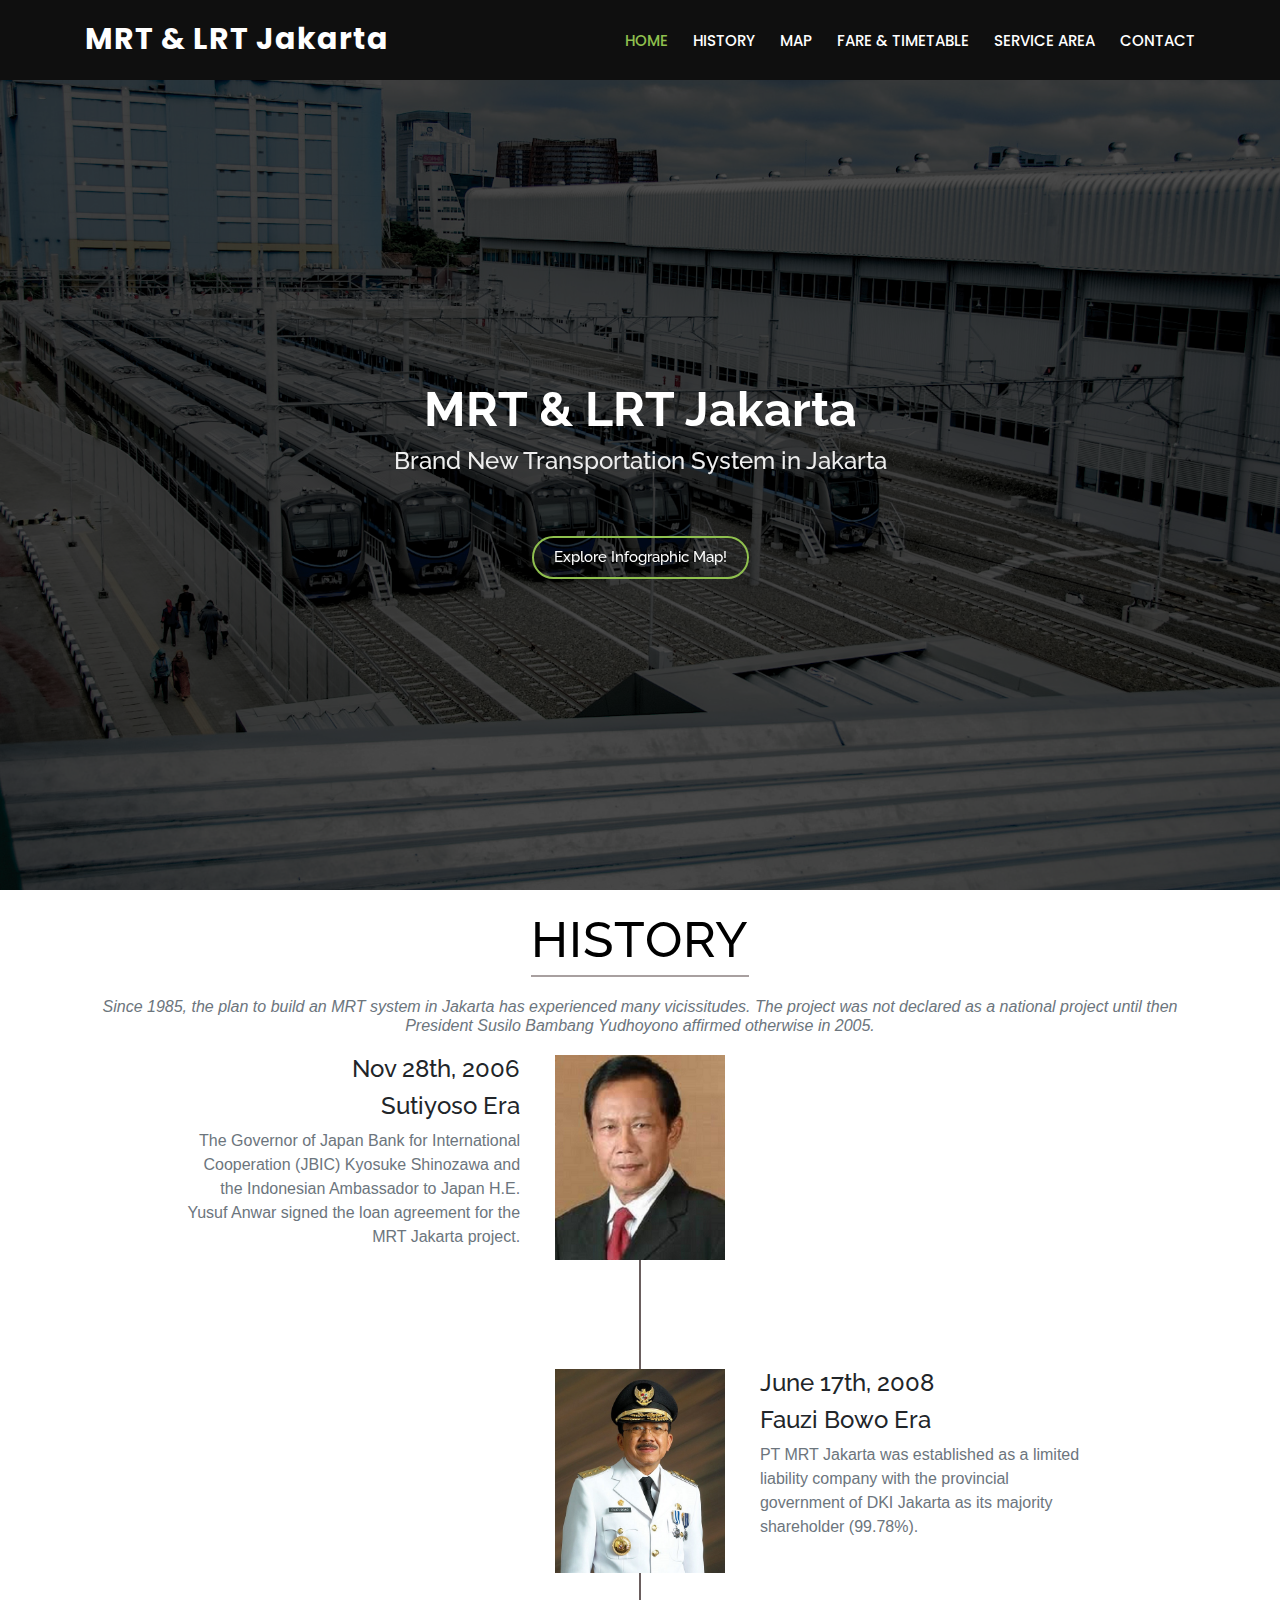
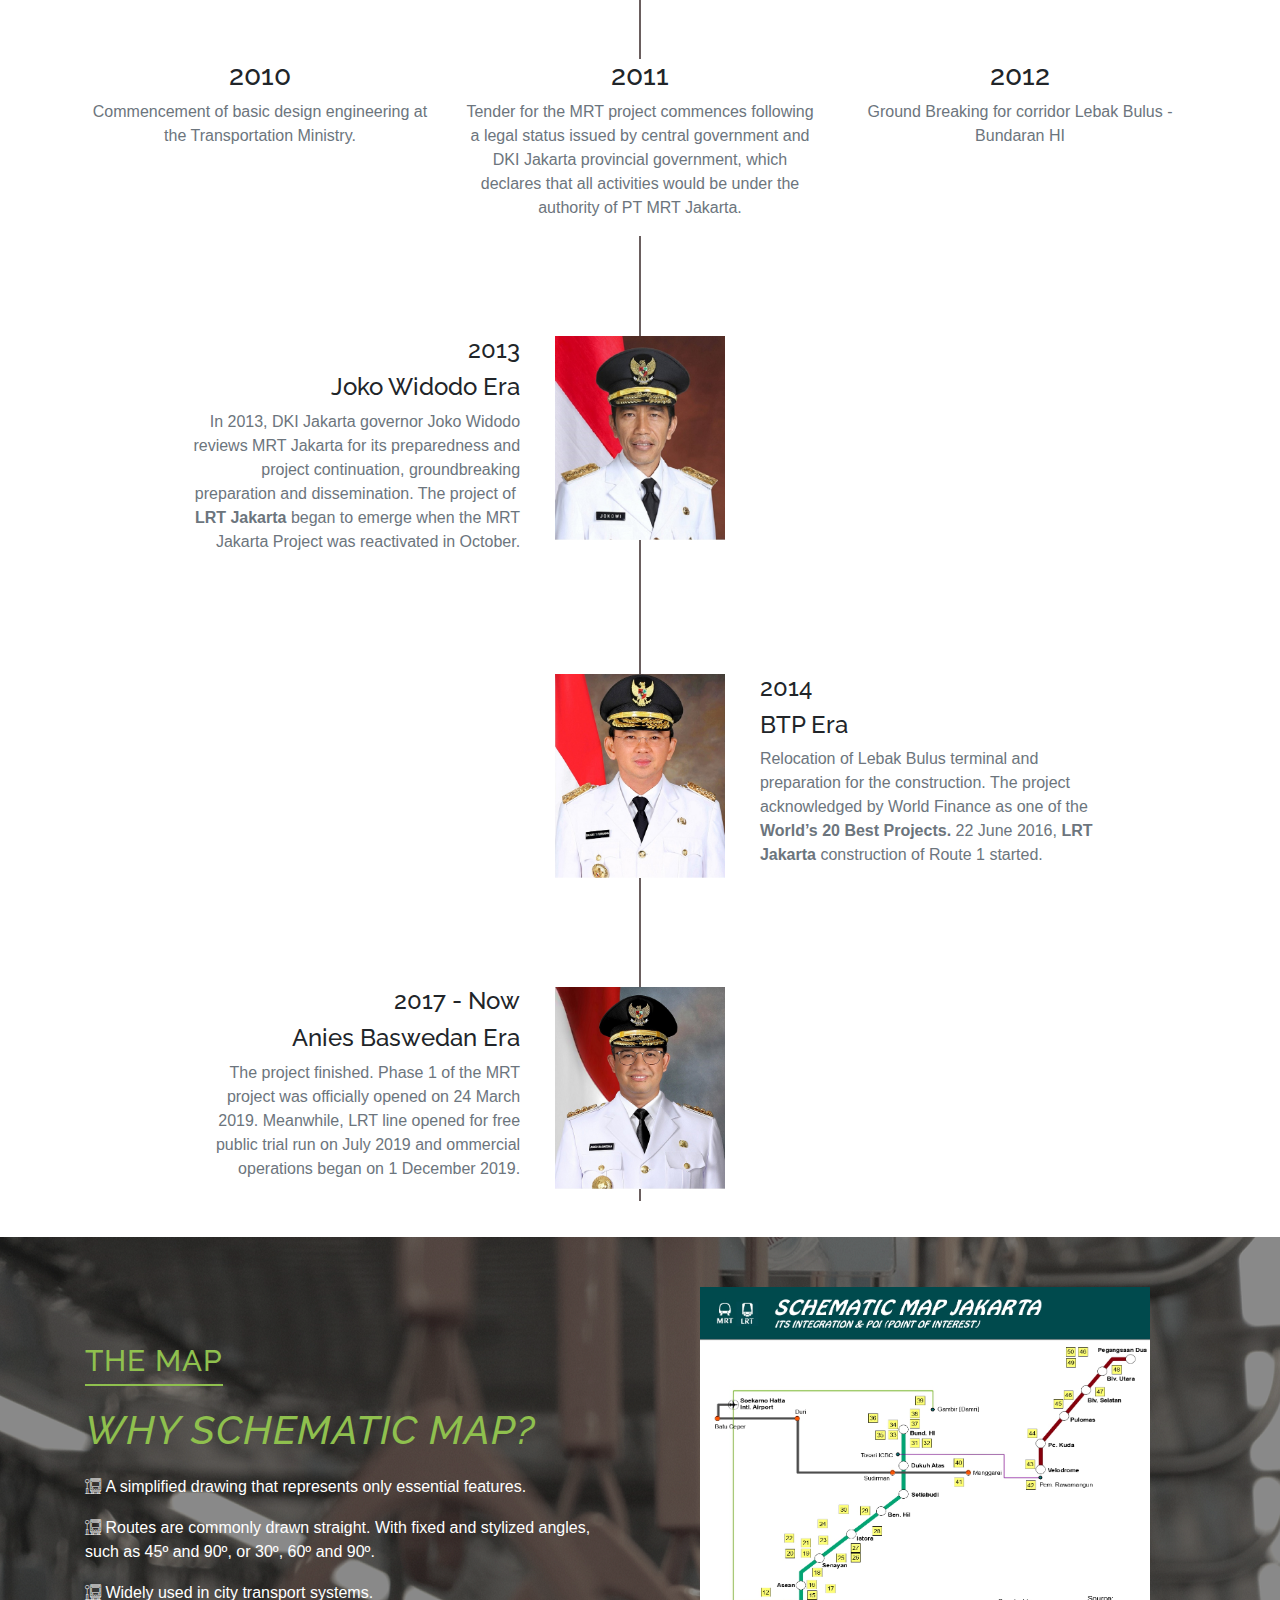
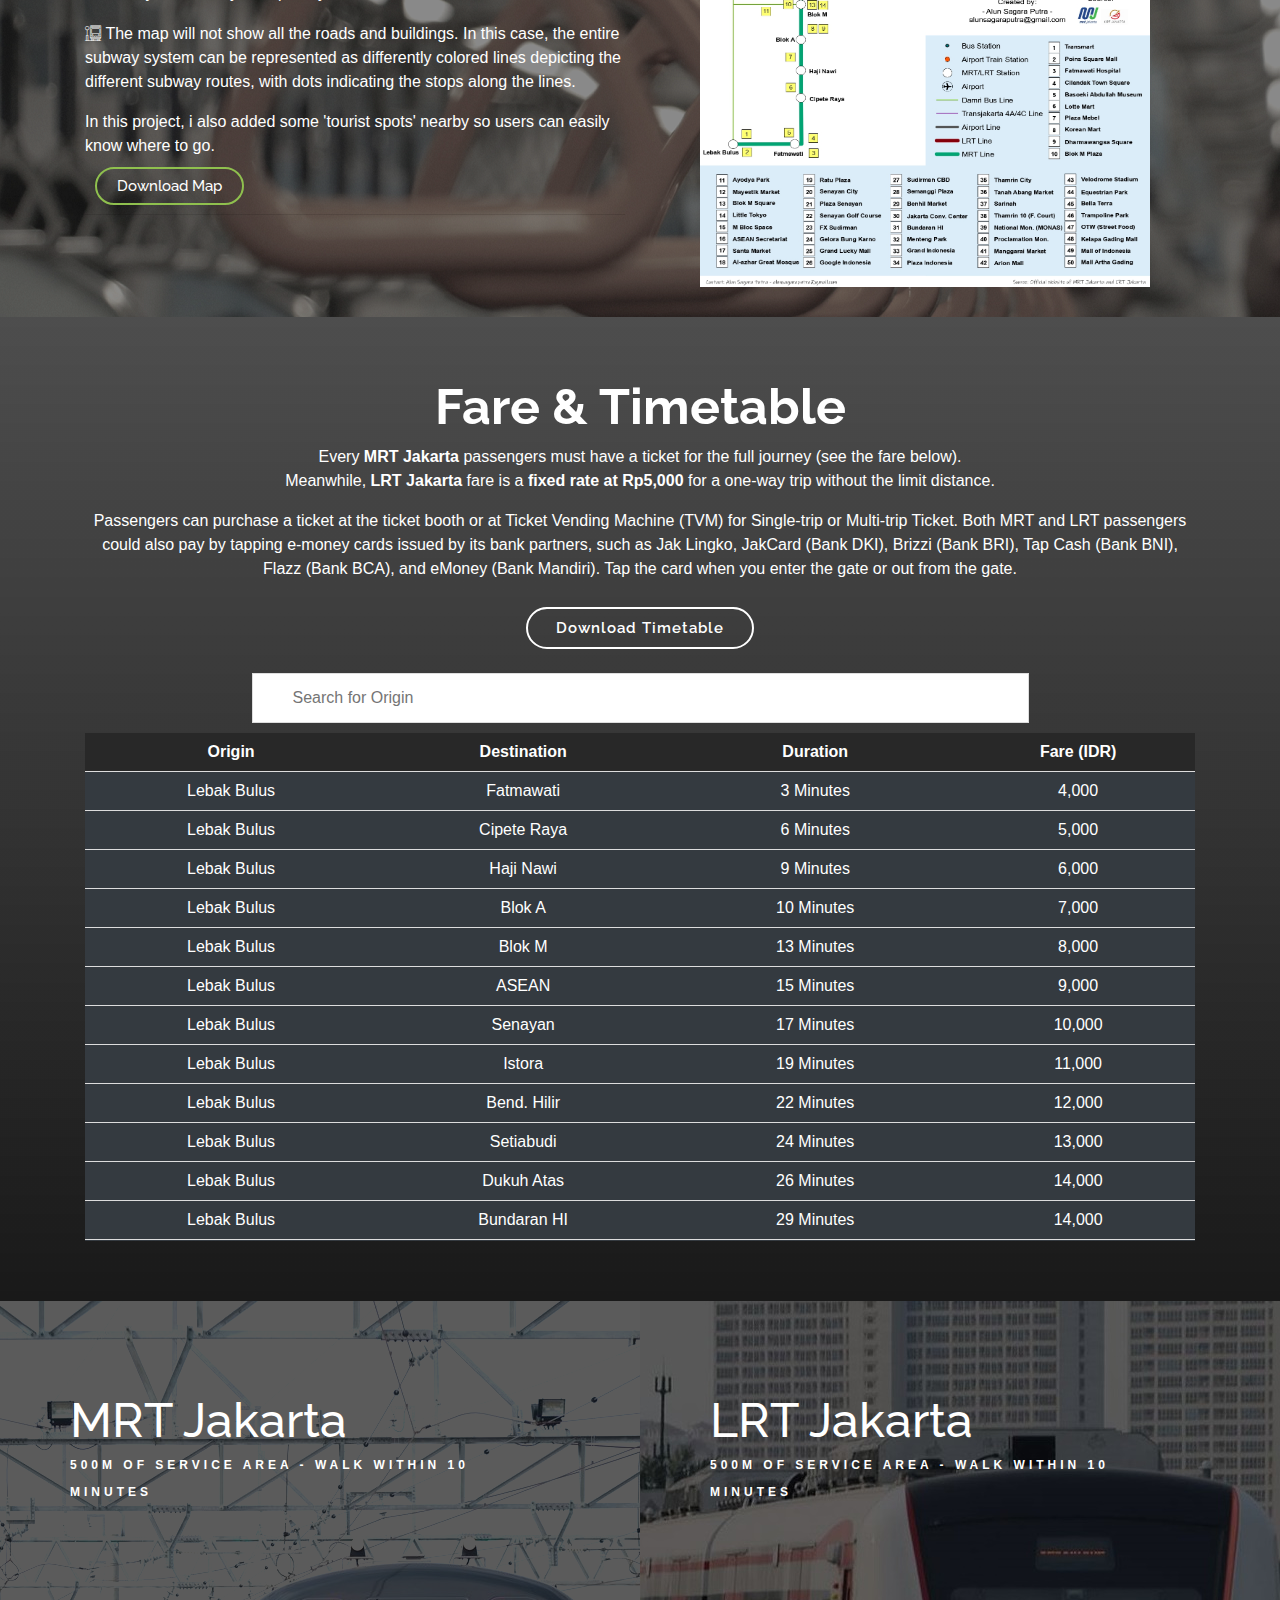
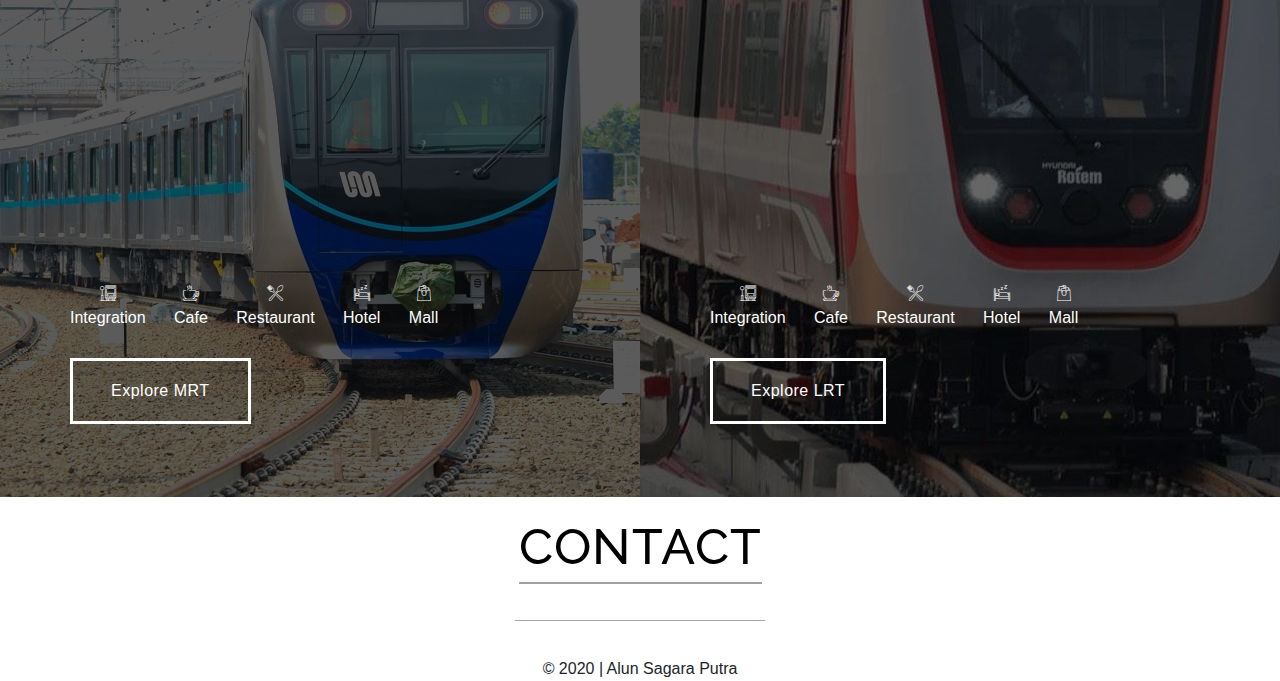
==== commit 57e7b976: "NEW" ====
--- a/index.html
+++ b/index.html
@@ -1,7 +1,6 @@
 <!doctype html>
 <html lang="en">
   <head>
-    <!-- Required meta tags -->
     <meta charset="utf-8">
     <meta name="viewport" content="width=device-width, initial-scale=1, shrink-to-fit=no">
 
@@ -61,7 +60,7 @@
     <div class="hero-container" data-aos="fade-up">
       <h1>MRT & LRT Jakarta</h1>
       <h2>Brand New Transportation System in Jakarta</h2>
-      <a href="https://simpan.ugm.ac.id/s/0BQkUDdugvhASol" target="_blank" class="button scrollto">Download Map</a>
+      <a href="https://arcg.is/1yT8qT" target="_blank" class="button scrollto">Explore Infographic Map!</a>
     </div>
   </section><!-- End Hero -->        
 
@@ -1311,10 +1310,7 @@
             tr[i].style.display = "";
           } else {
             tr[i].style.display = "none";
-          }
-        }       
-      }
-    }
+          } } } }
     </script>
 
   <!-- Template Main JS -->
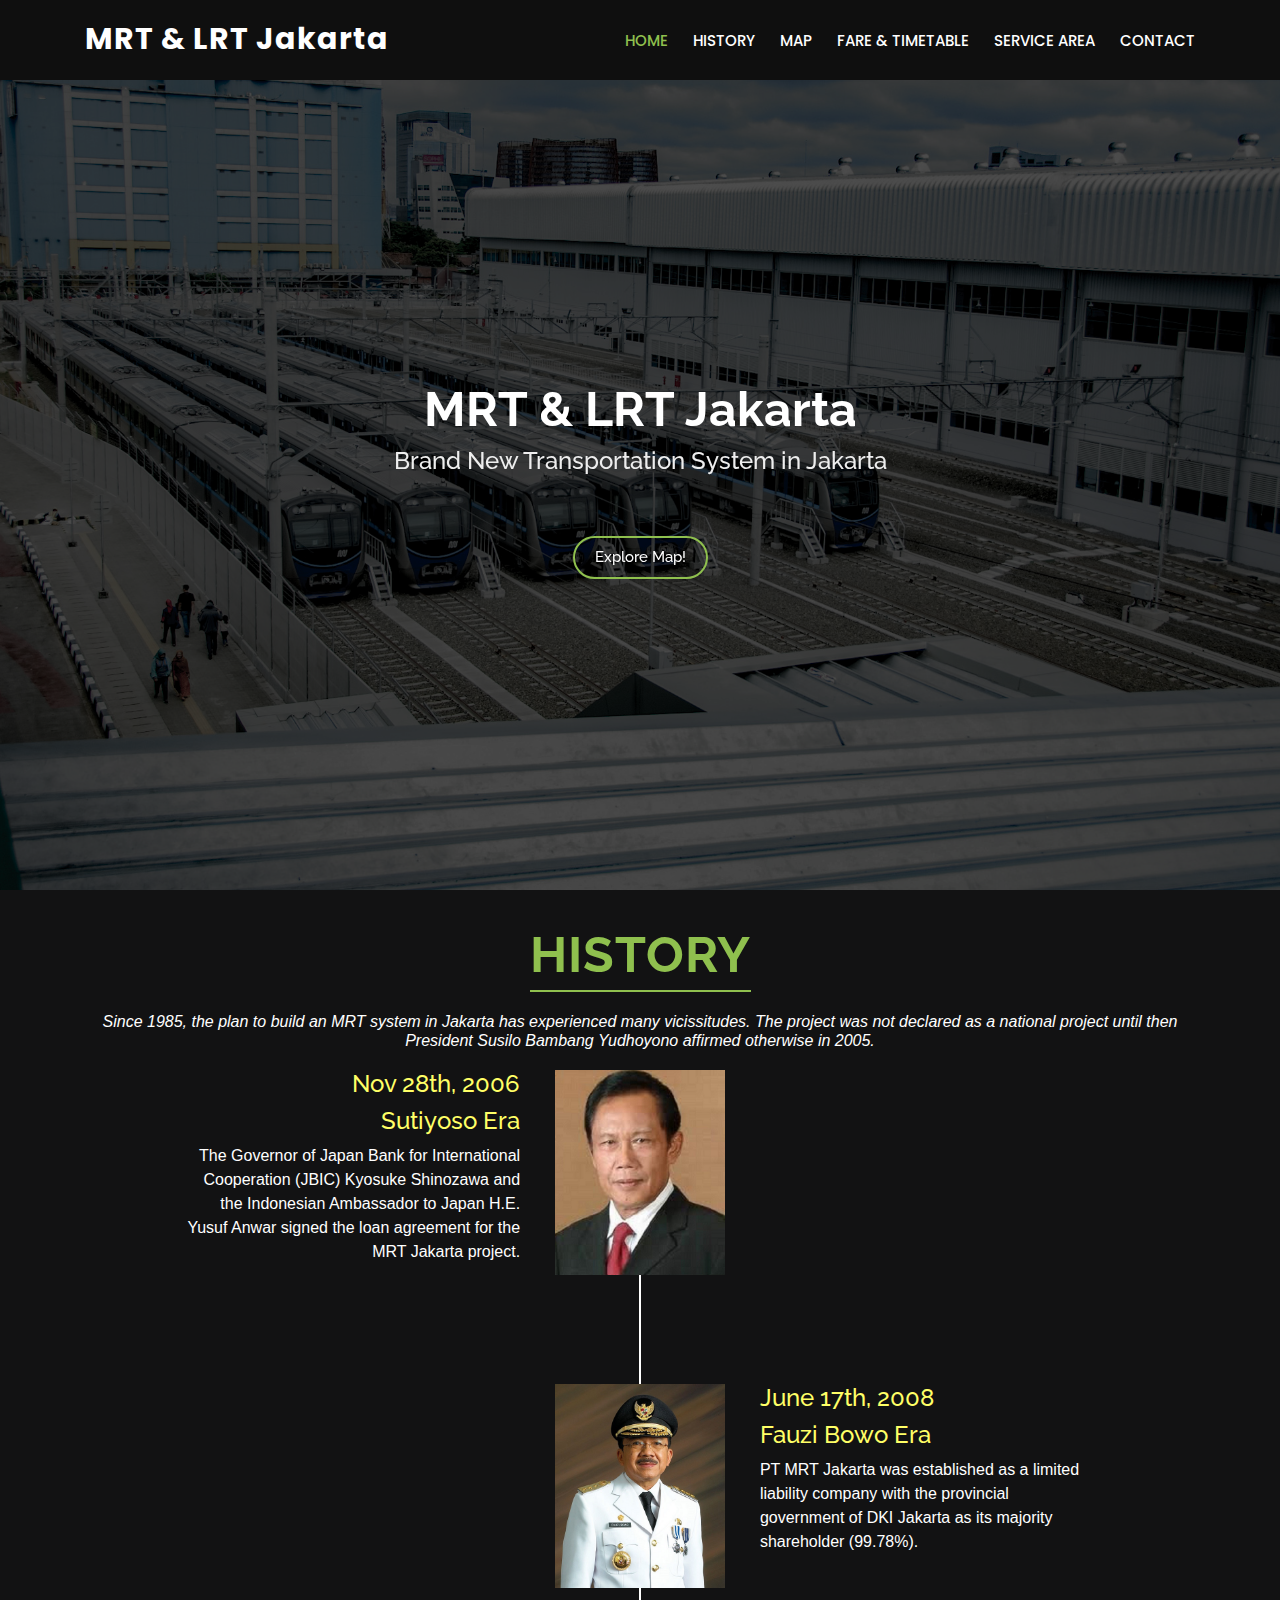
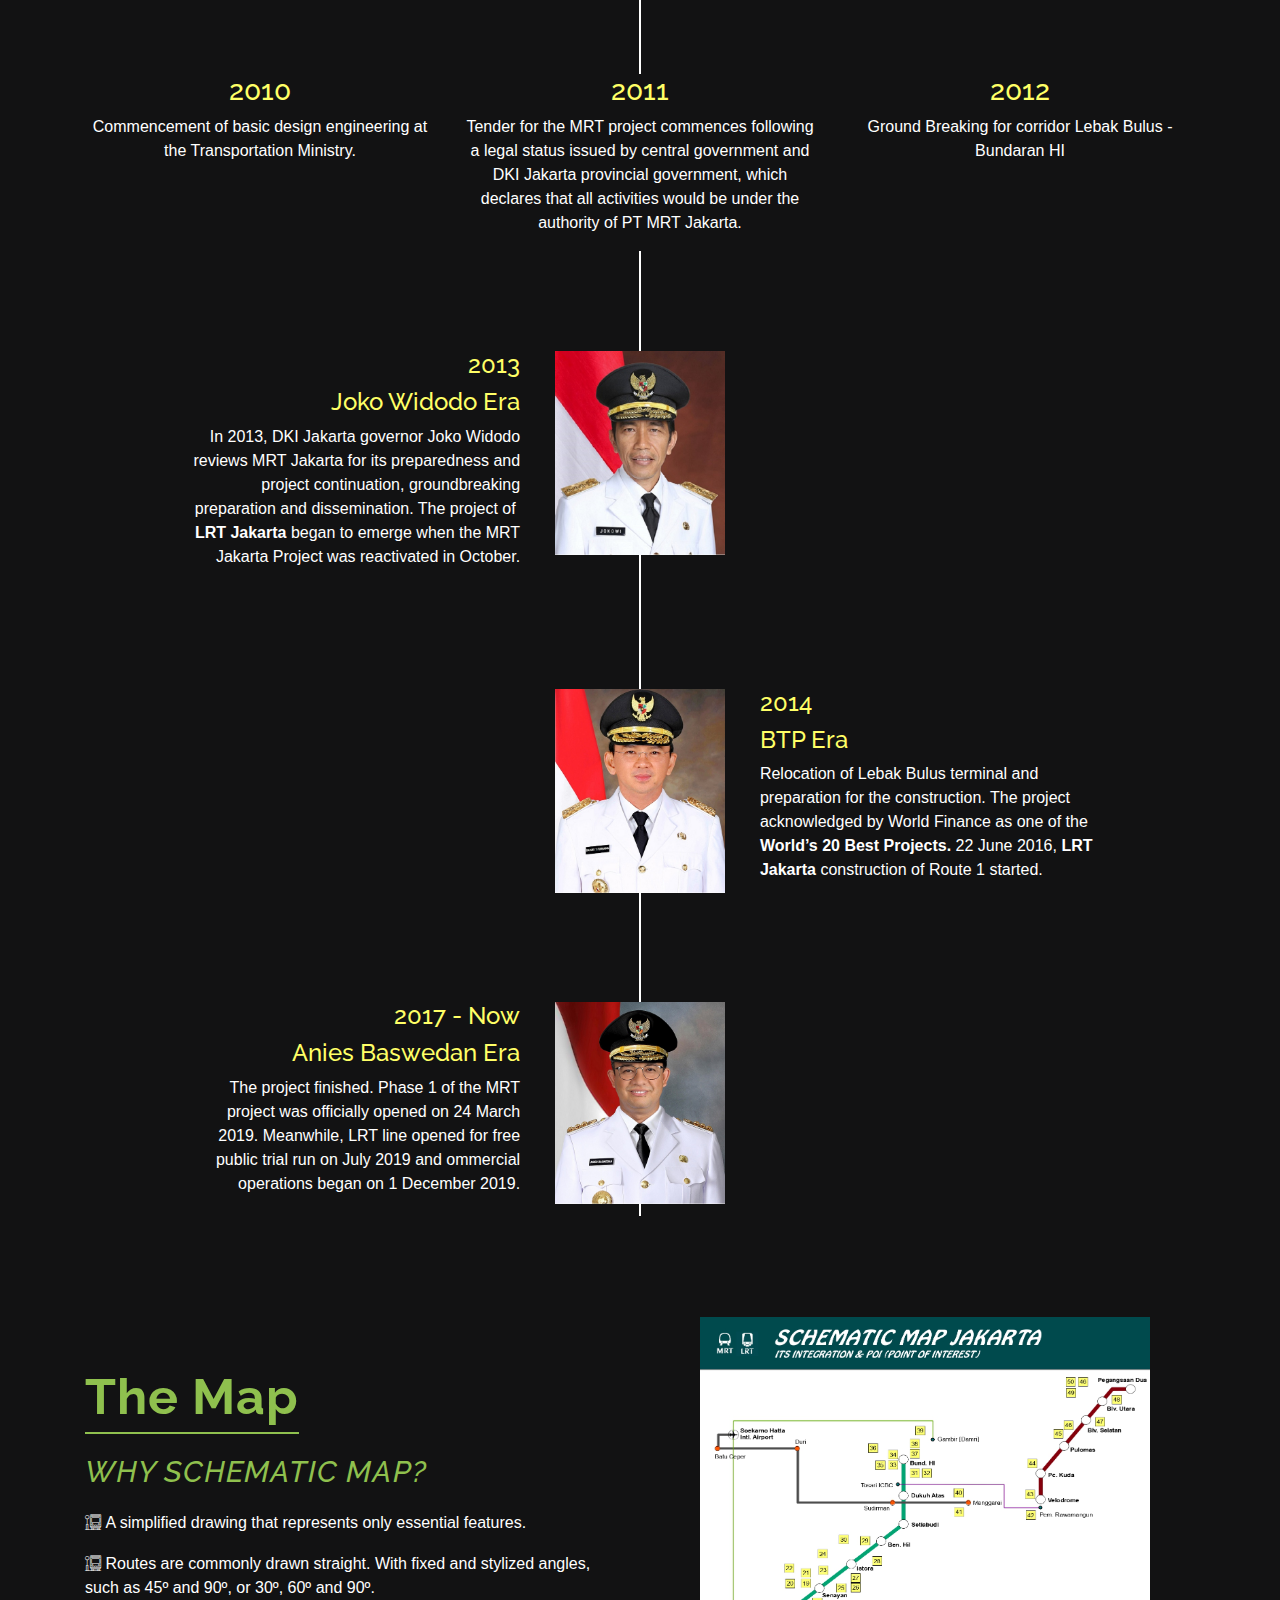
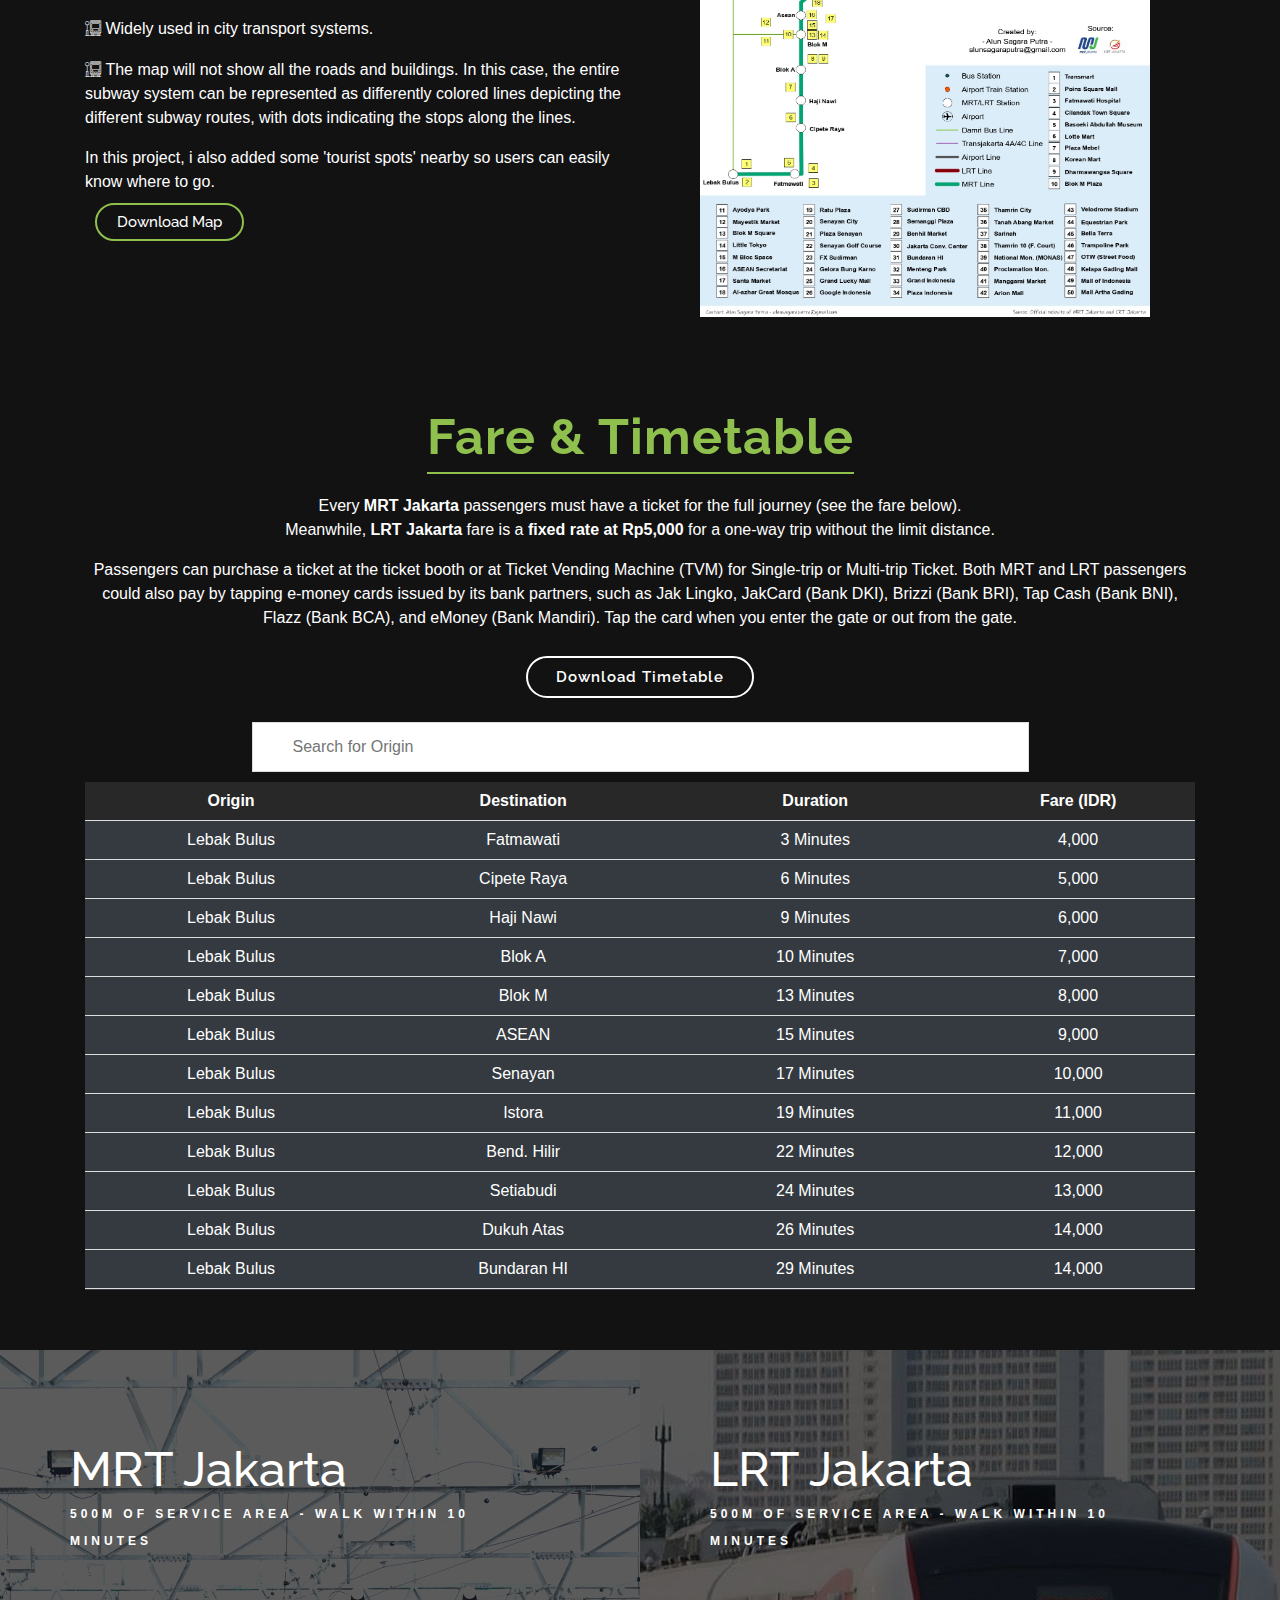
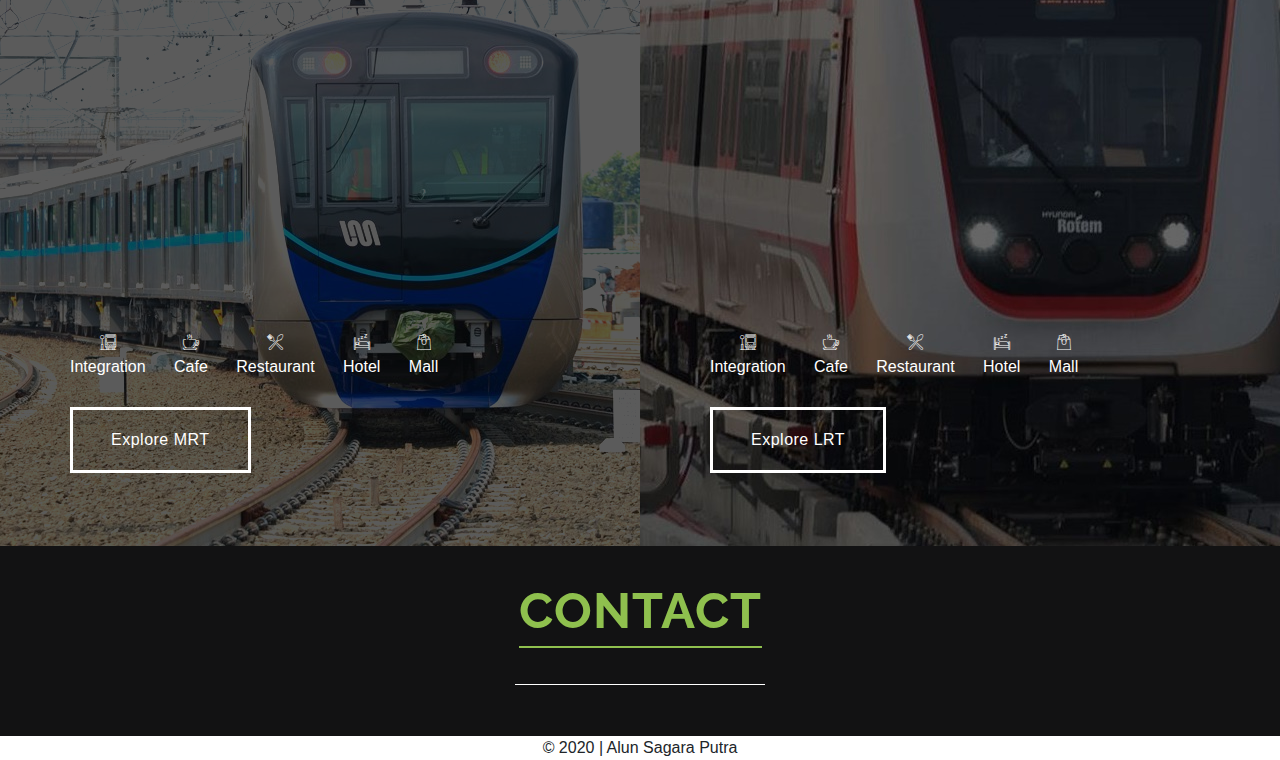
==== commit f0ed28d8: "new" ====
--- a/index.html
+++ b/index.html
@@ -60,7 +60,7 @@
     <div class="hero-container" data-aos="fade-up">
       <h1>MRT & LRT Jakarta</h1>
       <h2>Brand New Transportation System in Jakarta</h2>
-      <a href="https://arcg.is/1yT8qT" target="_blank" class="button scrollto">Explore Infographic Map!</a>
+      <a href="https://arcg.is/1yT8qT" target="_blank" class="button scrollto">Explore Map!</a>
     </div>
   </section><!-- End Hero -->        
 
@@ -72,7 +72,7 @@
       <div class="row">
         <div class="col-lg-12 text-center">
           <h2 class="section-heading text-uppercase">History</h2>
-          <h3 class="section-subheading text-muted"> Since 1985, the plan to build an MRT system in Jakarta has experienced many vicissitudes. The project was not declared as a national project until then President Susilo Bambang Yudhoyono affirmed otherwise in 2005. </h3>
+          <h3 class="section-subheading"> Since 1985, the plan to build an MRT system in Jakarta has experienced many vicissitudes. The project was not declared as a national project until then President Susilo Bambang Yudhoyono affirmed otherwise in 2005. </h3>
         </div>
       </div>
       <div class="row">
@@ -88,7 +88,7 @@
                   <h4 class="subheading">Sutiyoso Era</h4>
                 </div>
                 <div class="timeline-body">
-                  <p class="text-muted"> The Governor of Japan Bank for International Cooperation (JBIC) Kyosuke Shinozawa and the Indonesian Ambassador to Japan H.E. Yusuf Anwar signed the loan agreement for the MRT Jakarta project.</p>
+                  <p> The Governor of Japan Bank for International Cooperation (JBIC) Kyosuke Shinozawa and the Indonesian Ambassador to Japan H.E. Yusuf Anwar signed the loan agreement for the MRT Jakarta project.</p>
                 </div>
               </div>
             </li>
@@ -102,7 +102,7 @@
                   <h4 class="subheading">Fauzi Bowo Era</h4>
                 </div>
                 <div class="timeline-body">
-                  <p class="text-muted"> PT MRT Jakarta was established as a limited liability company with the provincial government of DKI Jakarta as its majority shareholder (99.78%).</p>
+                  <p> PT MRT Jakarta was established as a limited liability company with the provincial government of DKI Jakarta as its majority shareholder (99.78%).</p>
                 </div>
               </div>
             </li>
@@ -110,15 +110,15 @@
              <div class ="row tlrow">
                 <div class="col-lg-4 coba">
                   <h3>2010</h3>
-                  <p class="text-muted"> Commencement of basic design engineering at the Transportation Ministry. </p>
+                  <p> Commencement of basic design engineering at the Transportation Ministry. </p>
                 </div>
                 <div class="col-lg-4 coba">
                   <h3>2011</h3>
-                  <p class="text-muted"> Tender for the MRT project commences following a legal status issued by central government and DKI Jakarta provincial government, which declares that all activities would be under the authority of PT MRT Jakarta. </p>
+                  <p> Tender for the MRT project commences following a legal status issued by central government and DKI Jakarta provincial government, which declares that all activities would be under the authority of PT MRT Jakarta. </p>
                 </div>
                 <div class="col-lg-4 coba">
                   <h3>2012</h3>
-                  <p class="text-muted"> Ground Breaking for corridor Lebak Bulus - Bundaran HI </p>
+                  <p > Ground Breaking for corridor Lebak Bulus - Bundaran HI </p>
                 </div>
               </div>  
             </li>
@@ -132,7 +132,7 @@
                   <h4 class="subheading"> Joko Widodo Era </h4>
                 </div>
                 <div class="timeline-body">
-                  <p class="text-muted"> In 2013, DKI Jakarta governor Joko Widodo reviews MRT Jakarta for its preparedness and project continuation, groundbreaking preparation and dissemination. The project of ​​<b>LRT Jakarta </b> began to emerge when the MRT Jakarta Project was reactivated in October.</p>
+                  <p> In 2013, DKI Jakarta governor Joko Widodo reviews MRT Jakarta for its preparedness and project continuation, groundbreaking preparation and dissemination. The project of ​​<b>LRT Jakarta </b> began to emerge when the MRT Jakarta Project was reactivated in October.</p>
                 </div>
               </div>
             </li>
@@ -146,7 +146,7 @@
                   <h4 class="subheading"> BTP Era </h4>
                 </div>
                 <div class="timeline-body">
-                  <p class="text-muted"> Relocation of Lebak Bulus terminal and preparation for the construction. The project acknowledged by World Finance as one of the <b>World’s 20 Best Projects. </b> 22 June 2016, <b> LRT Jakarta</b> construction of Route 1 started.
+                  <p> Relocation of Lebak Bulus terminal and preparation for the construction. The project acknowledged by World Finance as one of the <b>World’s 20 Best Projects. </b> 22 June 2016, <b> LRT Jakarta</b> construction of Route 1 started.
                   </p>
                 </div>
               </div>
@@ -161,7 +161,7 @@
                   <h4 class="subheading"> Anies Baswedan Era</h4>
                 </div>
                 <div class="timeline-body">
-                  <p class="text-muted"> The project finished. Phase 1 of the MRT project was officially opened on 24 March 2019. Meanwhile, LRT line opened for free public trial run on July 2019 and ommercial operations began on 1 December 2019. </p>
+                  <p> The project finished. Phase 1 of the MRT project was officially opened on 24 March 2019. Meanwhile, LRT line opened for free public trial run on July 2019 and ommercial operations began on 1 December 2019. </p>
                 </div>
               </div>
             </li>
@@ -179,7 +179,7 @@
                 <!-- About Content -->
                 <div class="col-12 col-md-6">
                     <div class="about-content-text mb-80">
-                        <h6 class="wow fadeInUp" data-wow-delay="300ms">THE MAP</h6>
+                        <h6 class="wow fadeInUp" data-wow-delay="300ms">The Map</h6>
                         <h3 class="wow fadeInUp" data-wow-delay="300ms"> <i> Why Schematic Map? </i></h3>
                         <p class="wow fadeInUp" data-wow-delay="300ms"> 
                         <p class="flaticon-bus-stop"> A simplified drawing that represents only essential features.</i>
--- a/style.css
+++ b/style.css
@@ -22,7 +22,7 @@
 .about-us-countdown-area {
   position: relative;
   z-index: 1;
-    background-image: url("img/gantungan.png");
+    background-color: #121213;
 }
 
 .about-us-countdown-area .button {
@@ -57,17 +57,16 @@
   }
 }
   .about-us-countdown-area .about-content-text h6 {
-    font-size: 30px;
-    font-weight: 500;
+    font-size: 50px;
+    font-weight: 700;
     color: #8fc04e;
-    text-transform: uppercase;
     letter-spacing: 1px;
     border-bottom: 2px solid #8fc04e;
     margin-bottom: 20px;
     padding-bottom: 5px;
     display: inline-block; }
   .about-us-countdown-area .about-content-text h3 {
-    font-size: 40px;
+    font-size: 30px;
     color: #8fc04e;
     text-transform: uppercase;
     letter-spacing: 1px;
@@ -87,26 +86,25 @@
 
 /*Section*/
 .page-section {
-  padding: 20px 0px;
+  padding: 35px 0px;
   position: relative;
   z-index: 1;
-  background-color: #fff;
+  background-color: #121213;
 }
 
 .page-section h2.section-heading {
-  font-size: 50px;
-    font-weight: 500;
-    color: black;
-    text-transform: uppercase;
+    font-size: 50px;
+    font-weight: 700;
+    color: #8fc04e;
     letter-spacing: 1px;
-    border-bottom: 2px solid #a8a0a0;
+    border-bottom: 2px solid #8fc04e;
     margin-bottom: 20px;
     padding-bottom: 5px;
     display: inline-block; 
 }
 .page-section h3.section-subheading {
   font-size: 16px;
-  color: black;
+  color: #ffffff;
   font-weight: 400;
   font-style: italic;
   margin-bottom: 20px;
@@ -115,7 +113,7 @@
 }
 .page-section hr {
   width:250px;
-  border-top: 1px solid #a8a0a0;
+  border-top: 1px solid #ffffff;
 }
 
     @media only screen and (min-width: 992px) and (max-width: 1199px) {
@@ -548,7 +546,7 @@
   width: 2px;
   margin-left: -1.5px;
   content: '';
-  background-color: #6a5e5e;
+  background-color: #ffffff;;
 }
 
 .timeline > li {
@@ -631,7 +629,7 @@
 
 .timeline .timeline-heading h4 {
   margin-top: 0;
-  color: inherit;
+  color: #ffff66;
 }
 
 .timeline .timeline-heading h4.subheading {
@@ -640,15 +638,18 @@
 
 .timeline .timeline-body > ul,
 .timeline .timeline-body > p {
+  color: #fff;
   margin-bottom: 0;
 }
 
 .coba h3 {
-  text-align: center;
+  color: #ffff66;
+  text-align: left;
 }
 
 .coba p {
-  text-align: center;
+  color: #fff;
+  text-align: left;
 }
 
 @media (min-width: 576px) {
@@ -683,45 +684,8 @@
   }
 }
   .tlrow{
-    background-color: white;
-    padding-left: 0px;
-  }
-}
-
-@media (min-width: 768px) {
-  .timeline:before {
-    left: 50%;
-  }
-  .timeline > li {
-    min-height: 100px;
-    margin-bottom: 100px;
-  }
-  .timeline > li .timeline-panel {
-    float: left;
-    width: 41%;
-    padding: 0 20px 20px 30px;
-    text-align: right;
-  }
-  .timeline > li .timeline-image {
-    left: 50%;
-    width: 100px;
-    height: 100px;
-    margin-left: -50px;
-  }
-  .timeline > li .timeline-image h4 {
-    font-size: 13px;
-    line-height: 18px;
-    margin-top: 16px;
-  }
-  .timeline > li.timeline-inverted > .timeline-panel {
-    float: right;
-    padding: 0 30px 20px 20px;
-    text-align: left;
-  }
-}
-  .tlrow{
-    background-color: transparent;
-    padding-left: 75px;
+    background-color: inherit;
+    padding-left: 100px;
   }
 }
 
@@ -746,8 +710,16 @@
     padding: 0 20px 20px;
   }
   .tlrow{
-    background-color: white;
+    background-color: inherit;
     padding-left: 0px;
+  }
+  .coba h3 {
+  color: #ffff66;
+  text-align: center;
+  }
+  .coba p {
+  color: #fff;
+  text-align: center;
   }
 }
 
@@ -770,8 +742,16 @@
     padding: 0 100px 20px 20px;
   }
   .tlrow {
-    background-color: white;
+    background-color: #121213;
     padding-left: 0px;
+  }
+  .coba h3 {
+  color: #ffff66;
+  text-align: center;
+  }
+  .coba p {
+  color: #fff;
+  text-align: center;
   }
 }
 
@@ -937,15 +917,20 @@
 # Cta
 --------------------------------------------------------------*/
 .cta {
-  background: linear-gradient(rgba(2, 2, 2, 0.7), rgba(0, 0, 0, 0.9)), url("../img/cta-bg.jpg") fixed center center;
+  background-color: #121213;
   background-size: cover;
   padding: 60px 0;
 }
 
 .cta h3 {
-  color: #fff;
-  font-size: 50px;
-  font-weight: 700;
+    font-size: 50px;
+    font-weight: 700;
+    color: #8fc04e;
+    letter-spacing: 1px;
+    border-bottom: 2px solid #8fc04e;
+    margin-bottom: 20px;
+    padding-bottom: 5px;
+    display: inline-block; 
 }
 
 .cta p {
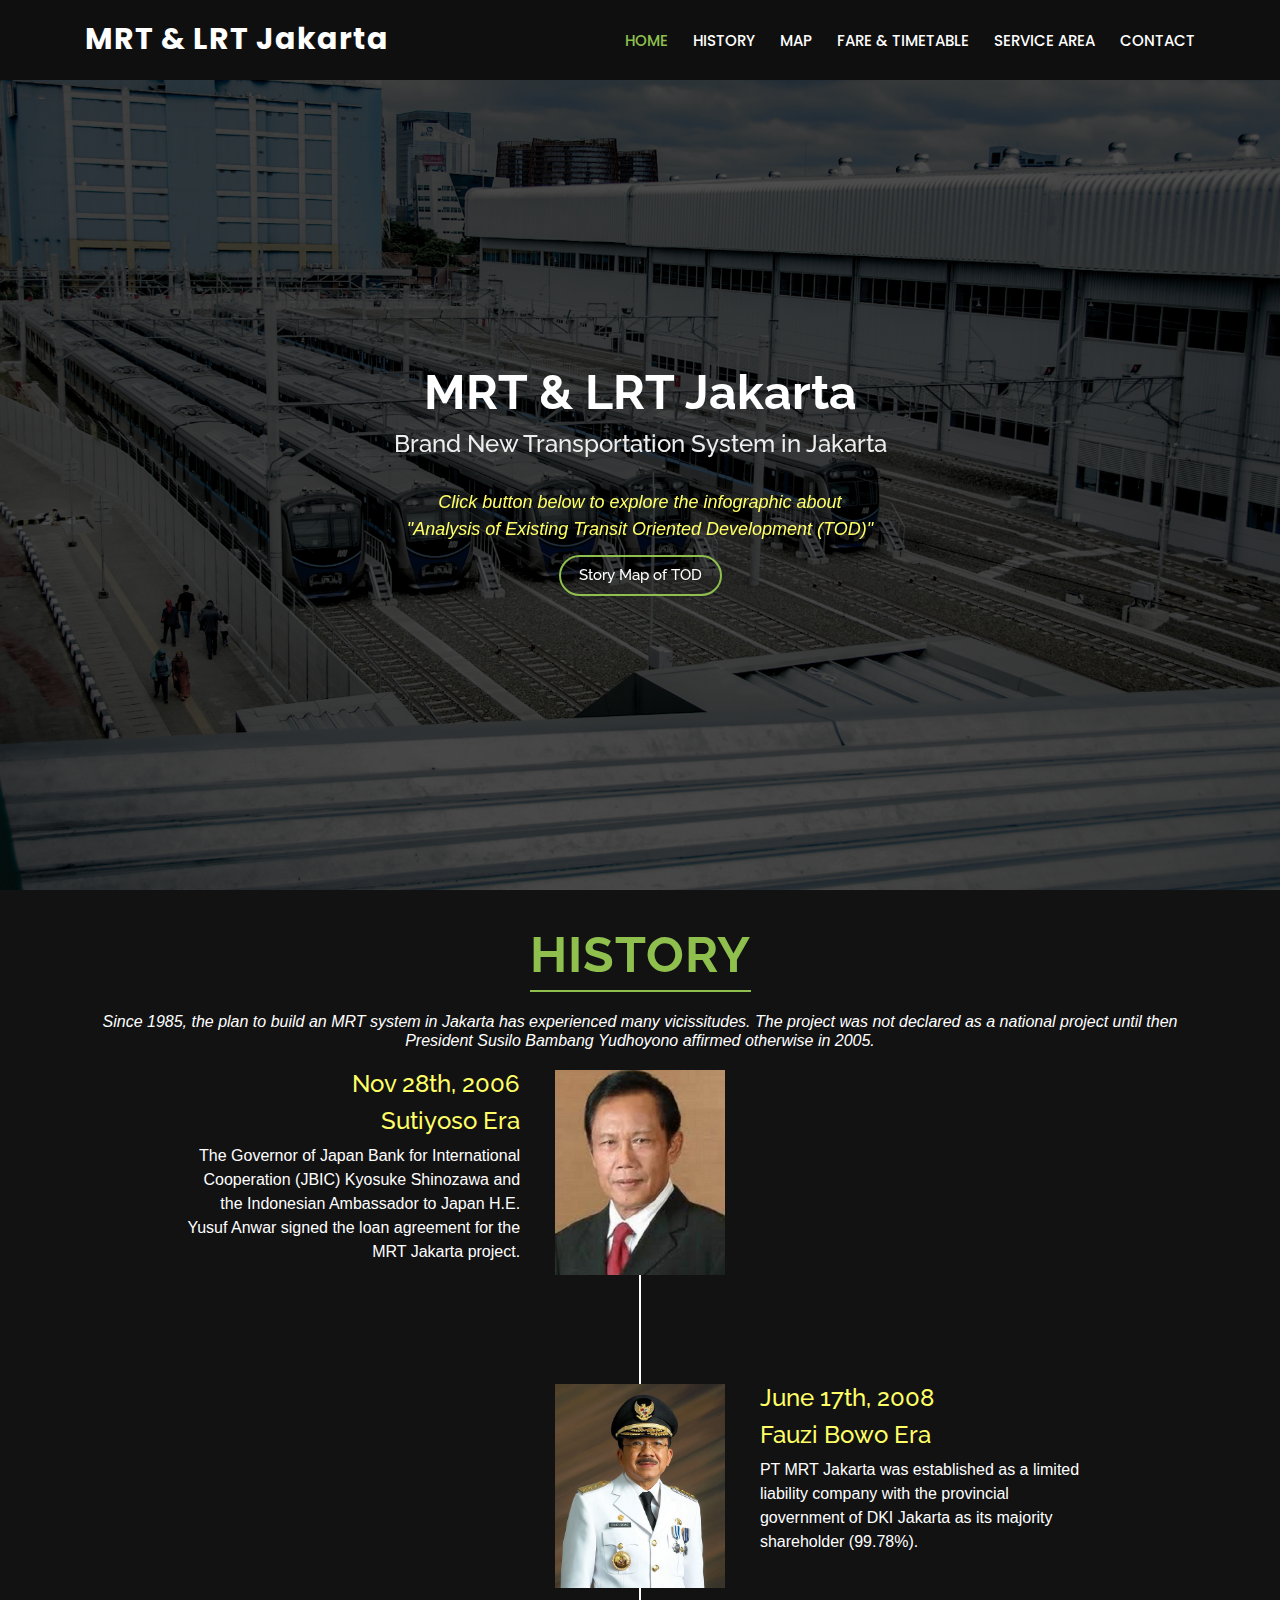
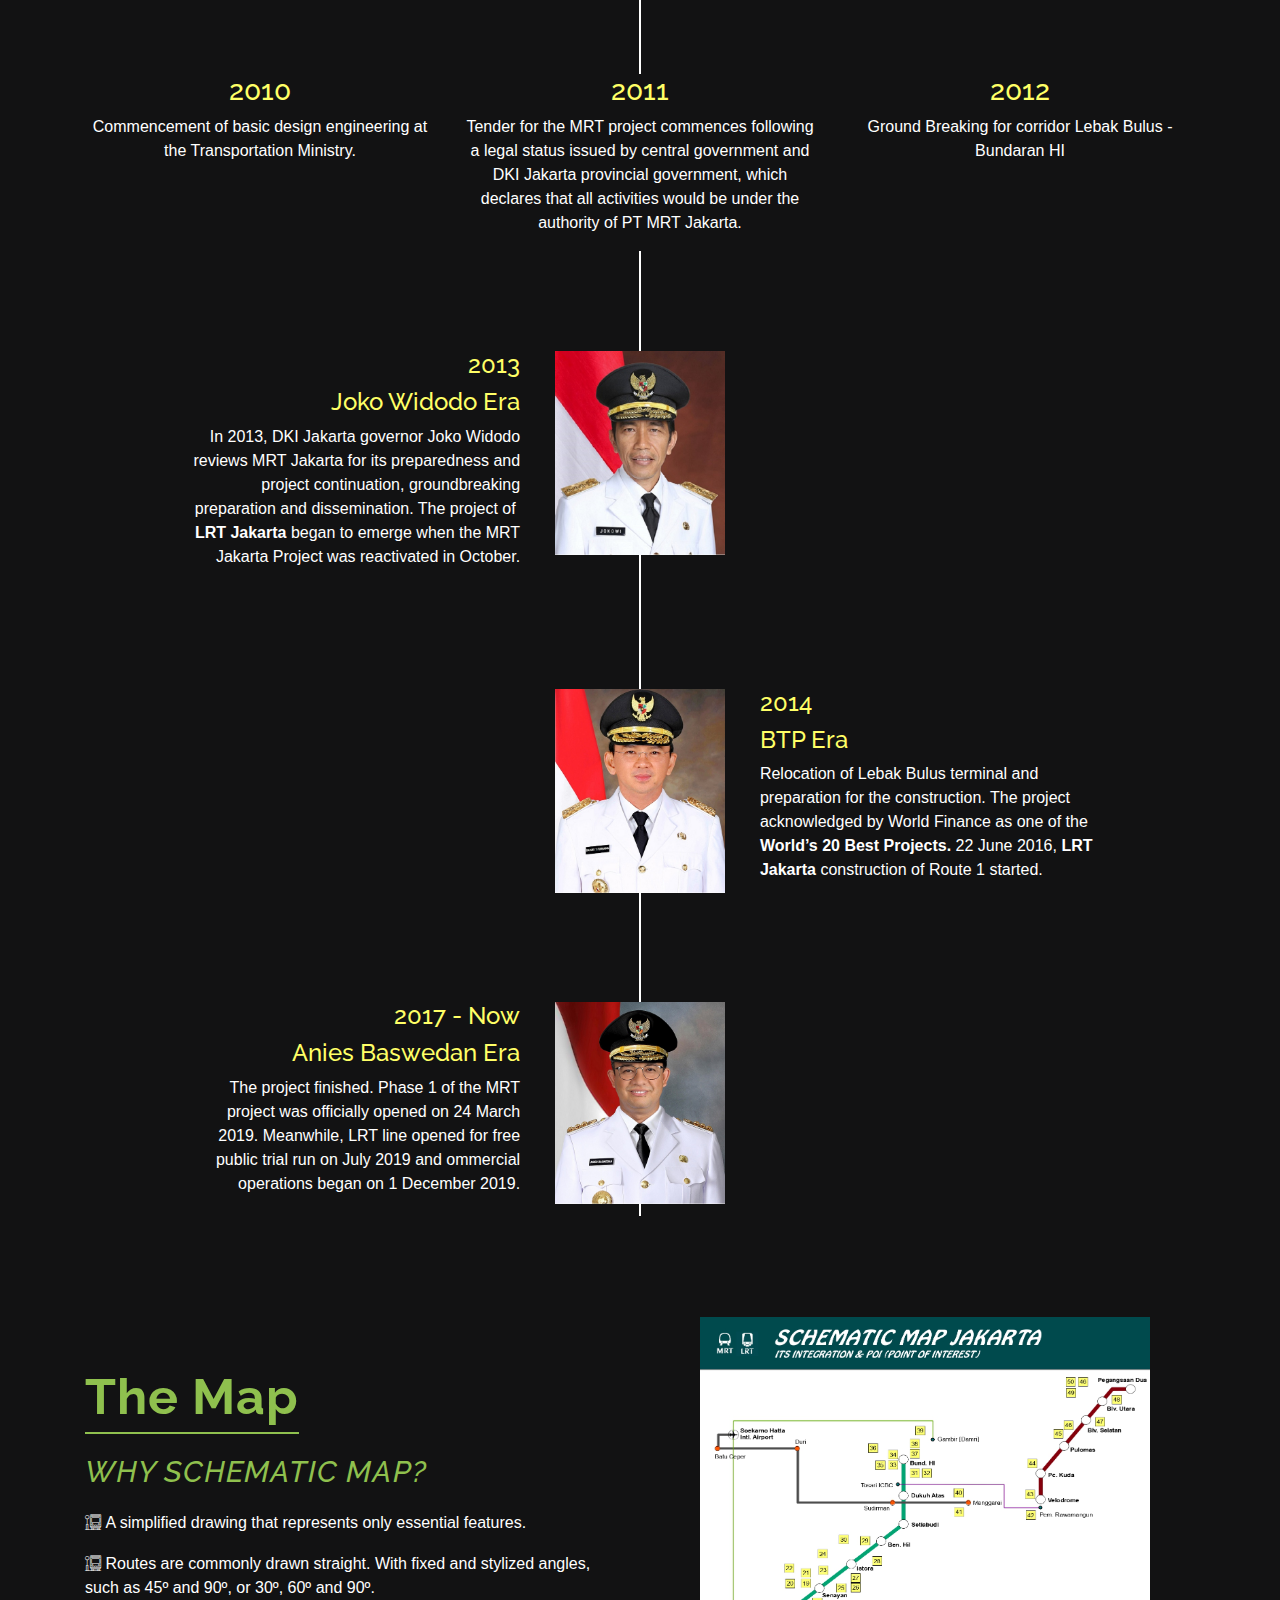
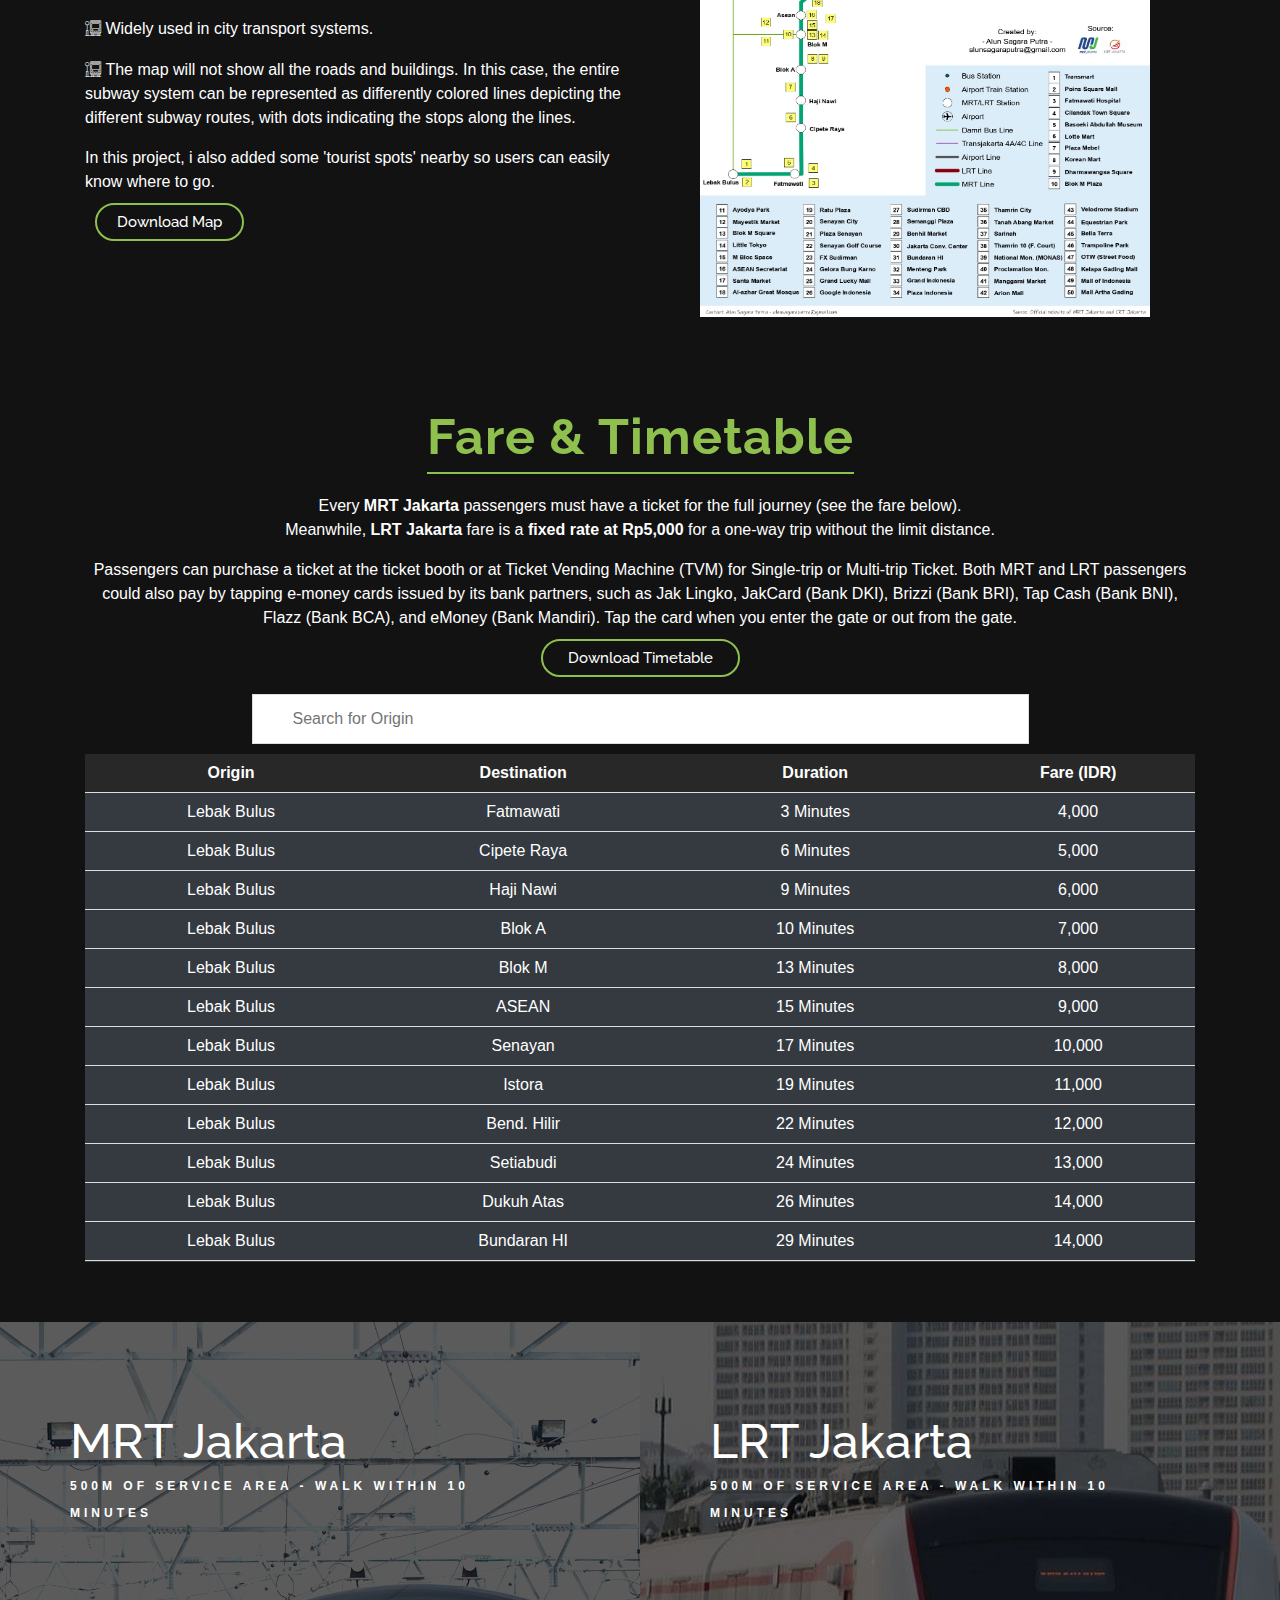
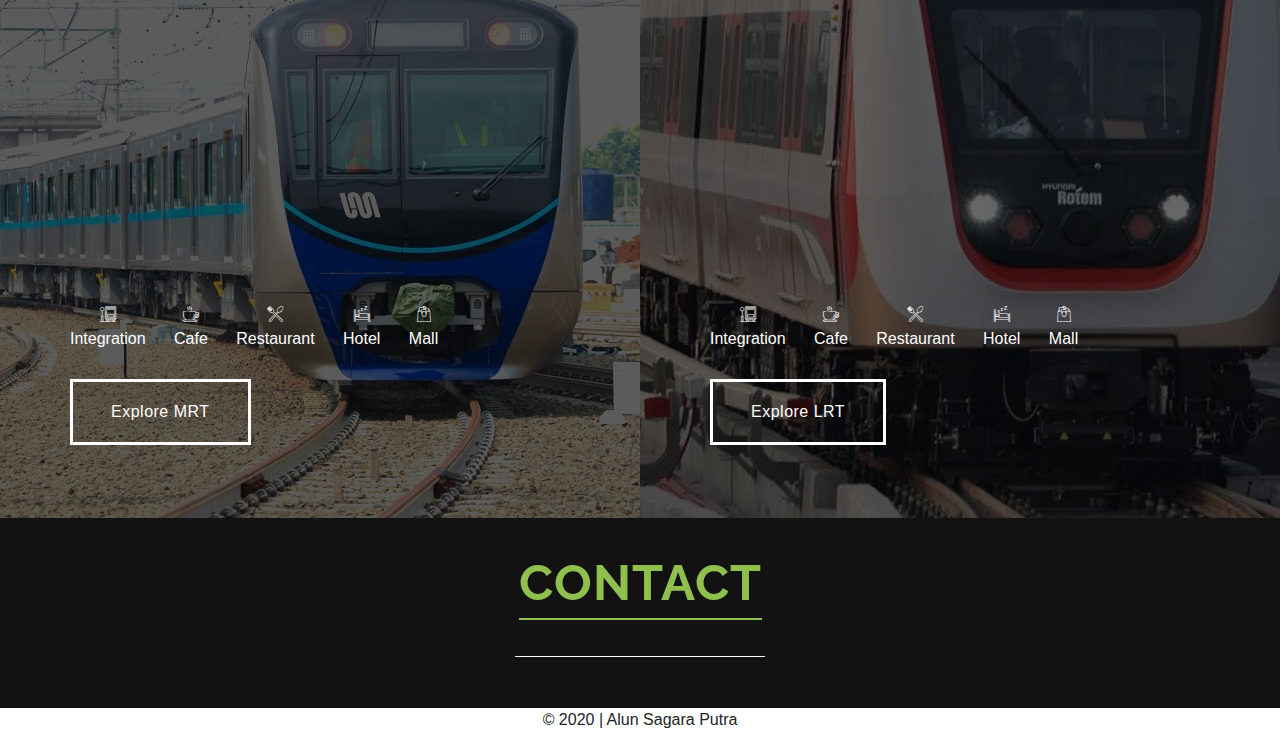
==== commit 223a6e9d: "NEWEST" ====
--- a/index.html
+++ b/index.html
@@ -60,7 +60,11 @@
     <div class="hero-container" data-aos="fade-up">
       <h1>MRT & LRT Jakarta</h1>
       <h2>Brand New Transportation System in Jakarta</h2>
-      <a href="https://arcg.is/1yT8qT" target="_blank" class="button scrollto">Explore Map!</a>
+      <p><i>Click button below to explore the infographic about
+      	<br>
+      	"Analysis of Existing Transit Oriented Development (TOD)"
+      </br></i></p>
+      <a href="https://arcg.is/1yT8qT" target="_blank" class="button scrollto">Story Map of TOD</a>
     </div>
   </section><!-- End Hero -->        
 
--- a/style.css
+++ b/style.css
@@ -488,15 +488,21 @@
 
 #hero h2 {
   color: #eee;
-  margin-bottom: 50px;
+  margin-bottom: 30px;
   font-size: 24px;
+}
+
+#hero p {
+  margin-bottom: 2px;
+  font-size: 18px;
+  color: #ffff66;
 }
 
 #hero .button {
   font-family: "Raleway", sans-serif;
   font-weight: 500;
   font-size: 15px;
-  padding: 8px 20px;
+  padding: 7px 18px;
   border-radius: 50px;
   transition: 0.5s;
   margin: 10px;
@@ -526,8 +532,24 @@
   #hero h2 {
     font-size: 18px;
     line-height: 24px;
-    margin-bottom: 30px;
-  }
+    margin-bottom: 20px;
+  }
+  #hero p {
+  margin-bottom: 2px;
+  font-size: 15px;
+  color: #ffff66;
+  }
+  #hero .button {
+  font-family: "Raleway", sans-serif;
+  font-weight: 500;
+  font-size: 13px;
+  padding: 5px 15px;
+  border-radius: 50px;
+  transition: 0.5s;
+  margin: 10px;
+  border: 2px solid #8fc04e;
+  color: #fff;
+}
 }
 
 /*----------------- # History Section -----------------*/
@@ -939,15 +961,13 @@
 
 .cta .cta-btn {
   font-family: "Raleway", sans-serif;
-  font-weight: 600;
+  font-weight: 500;
   font-size: 15px;
-  letter-spacing: 1px;
-  display: inline-block;
-  padding: 8px 28px;
-  border-radius: 25px;
+  padding: 8px 25px;
+  border-radius: 50px;
   transition: 0.5s;
-  margin-top: 10px;
-  border: 2px solid #fff;
+  margin: 10px;
+  border: 2px solid #8fc04e;
   color: #fff;
 }
 
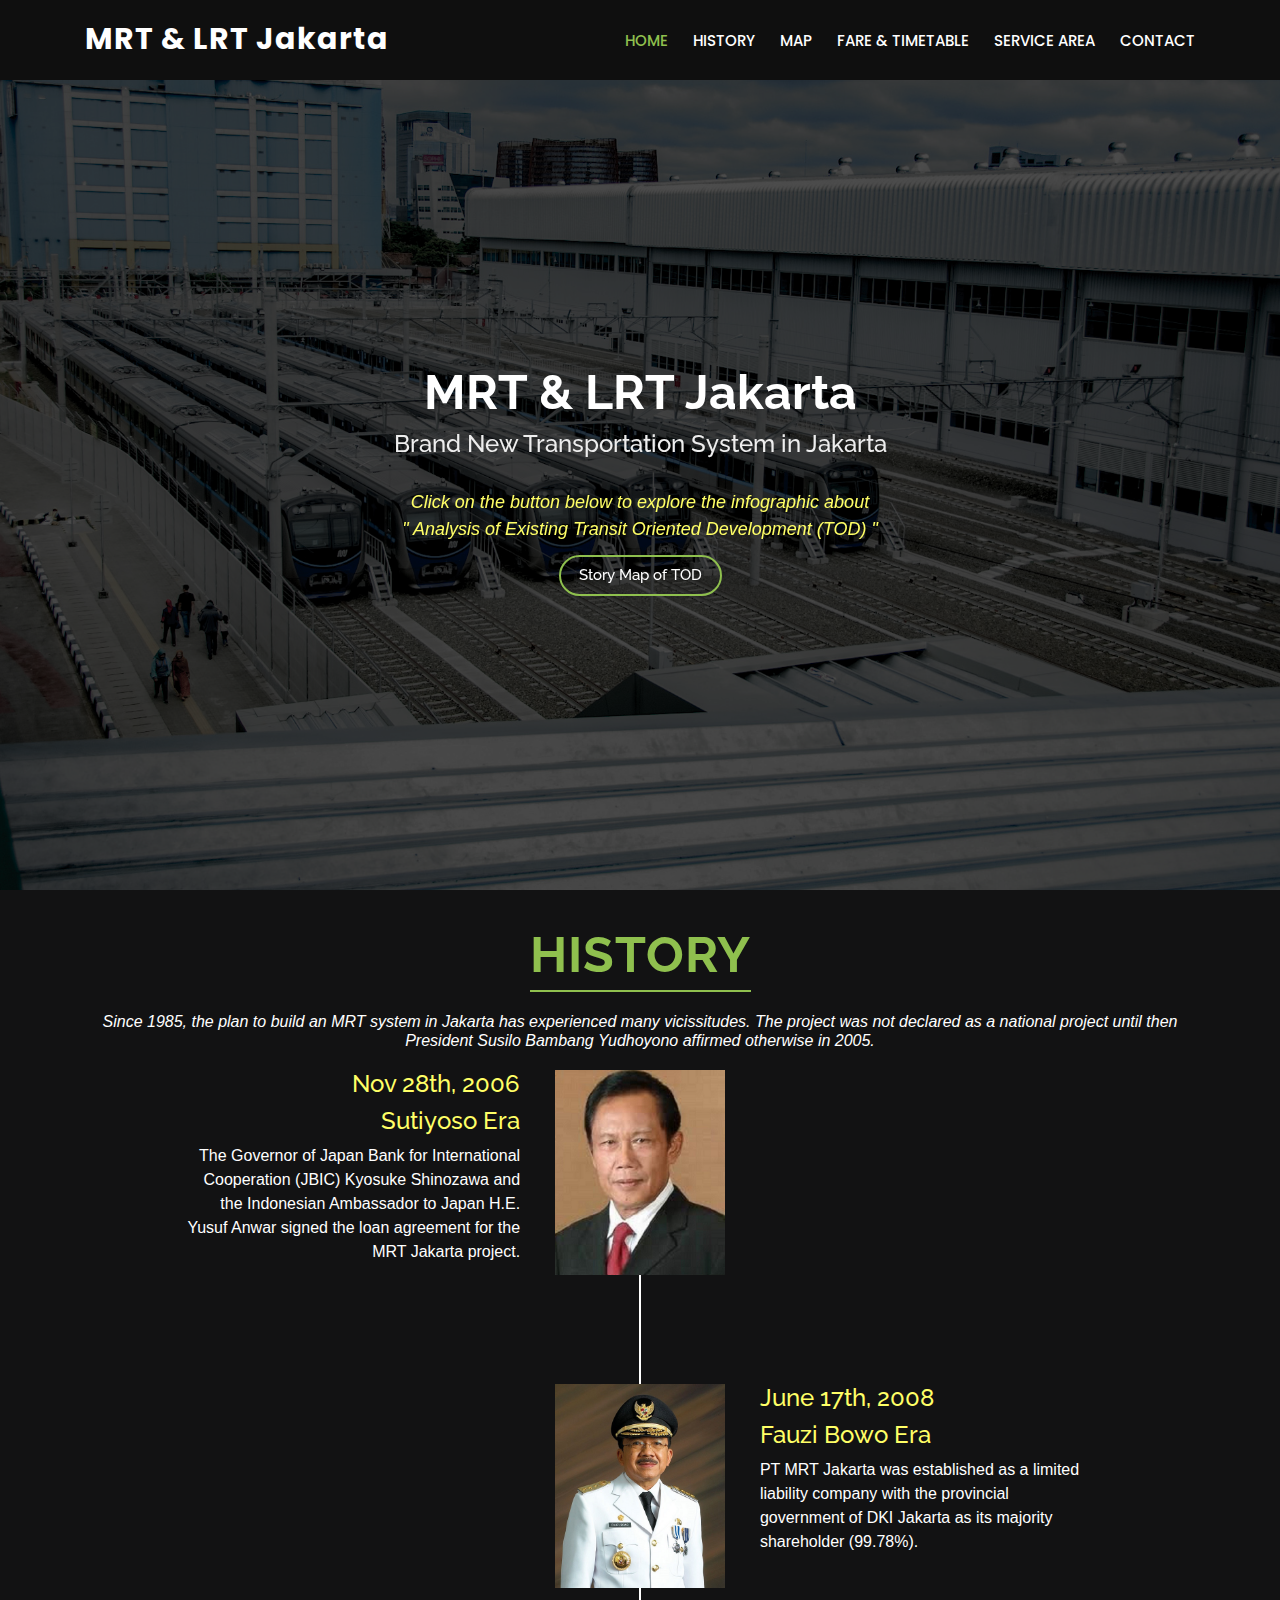
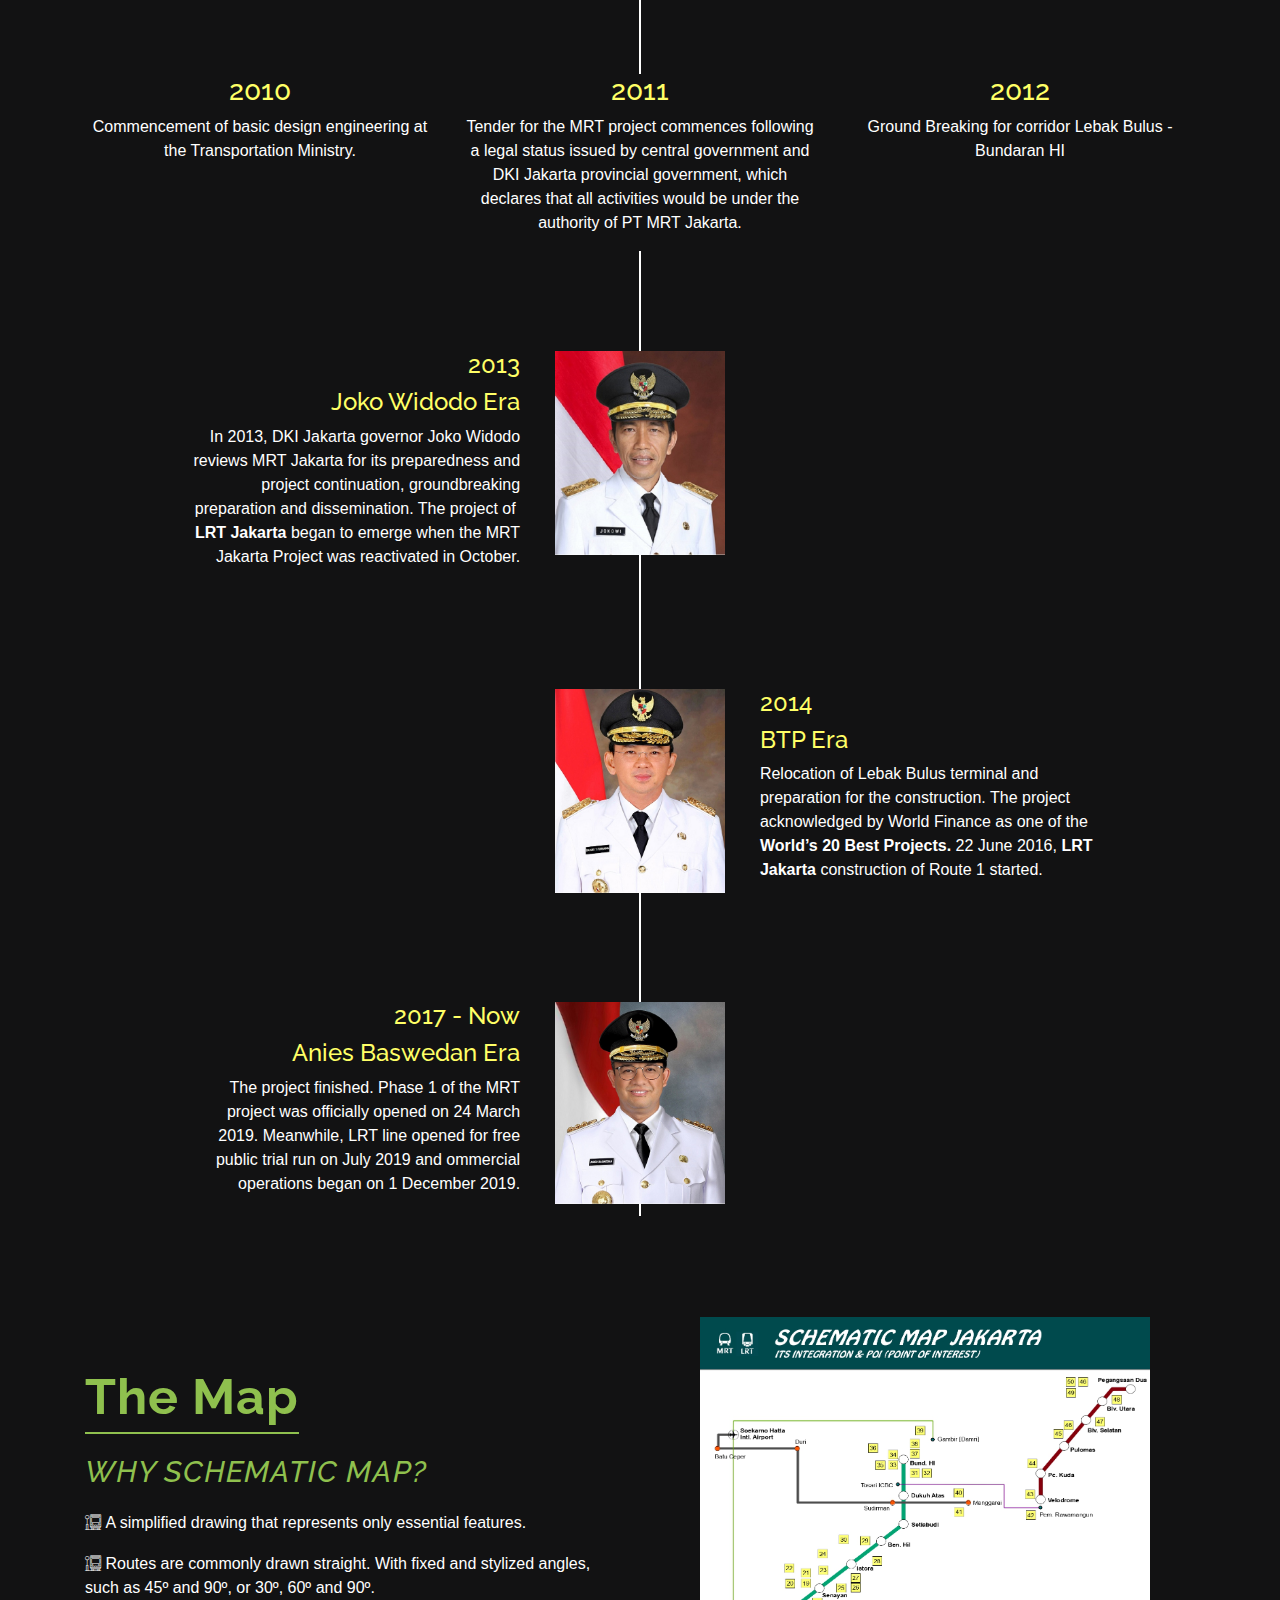
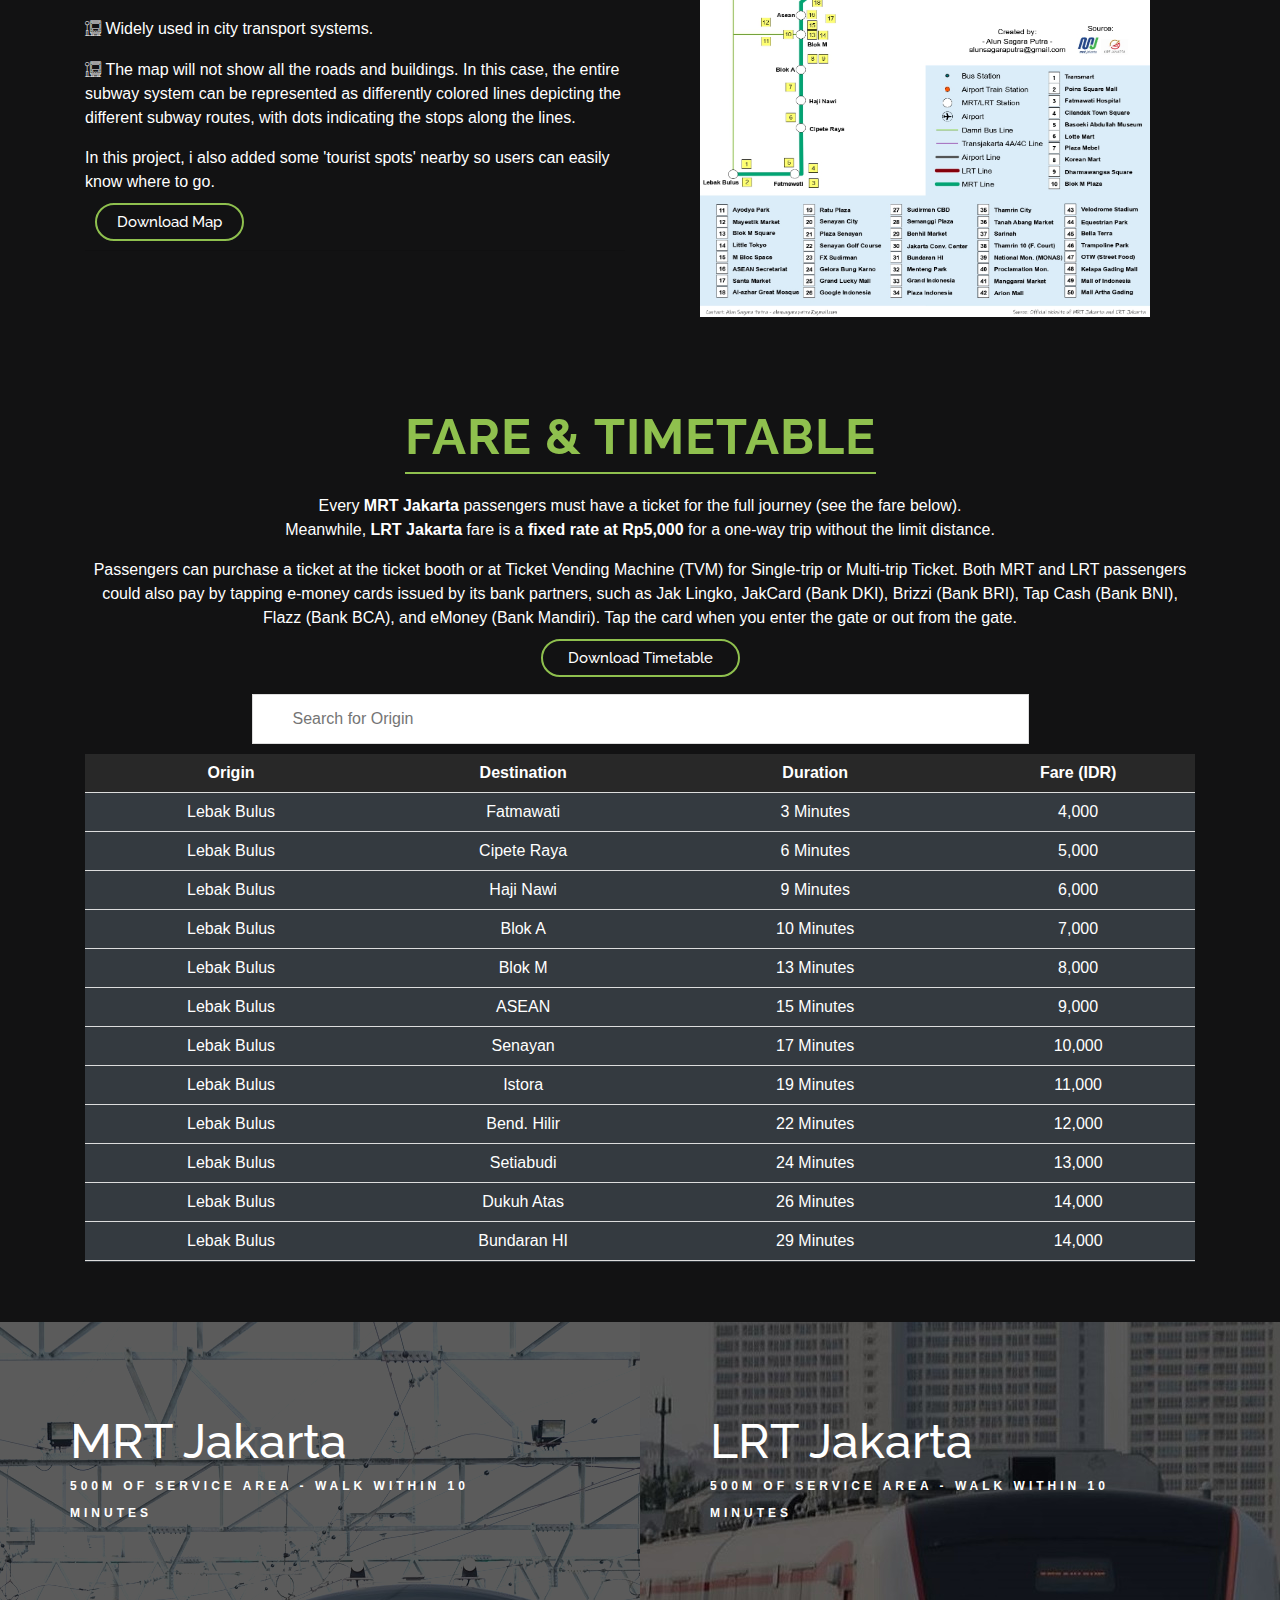
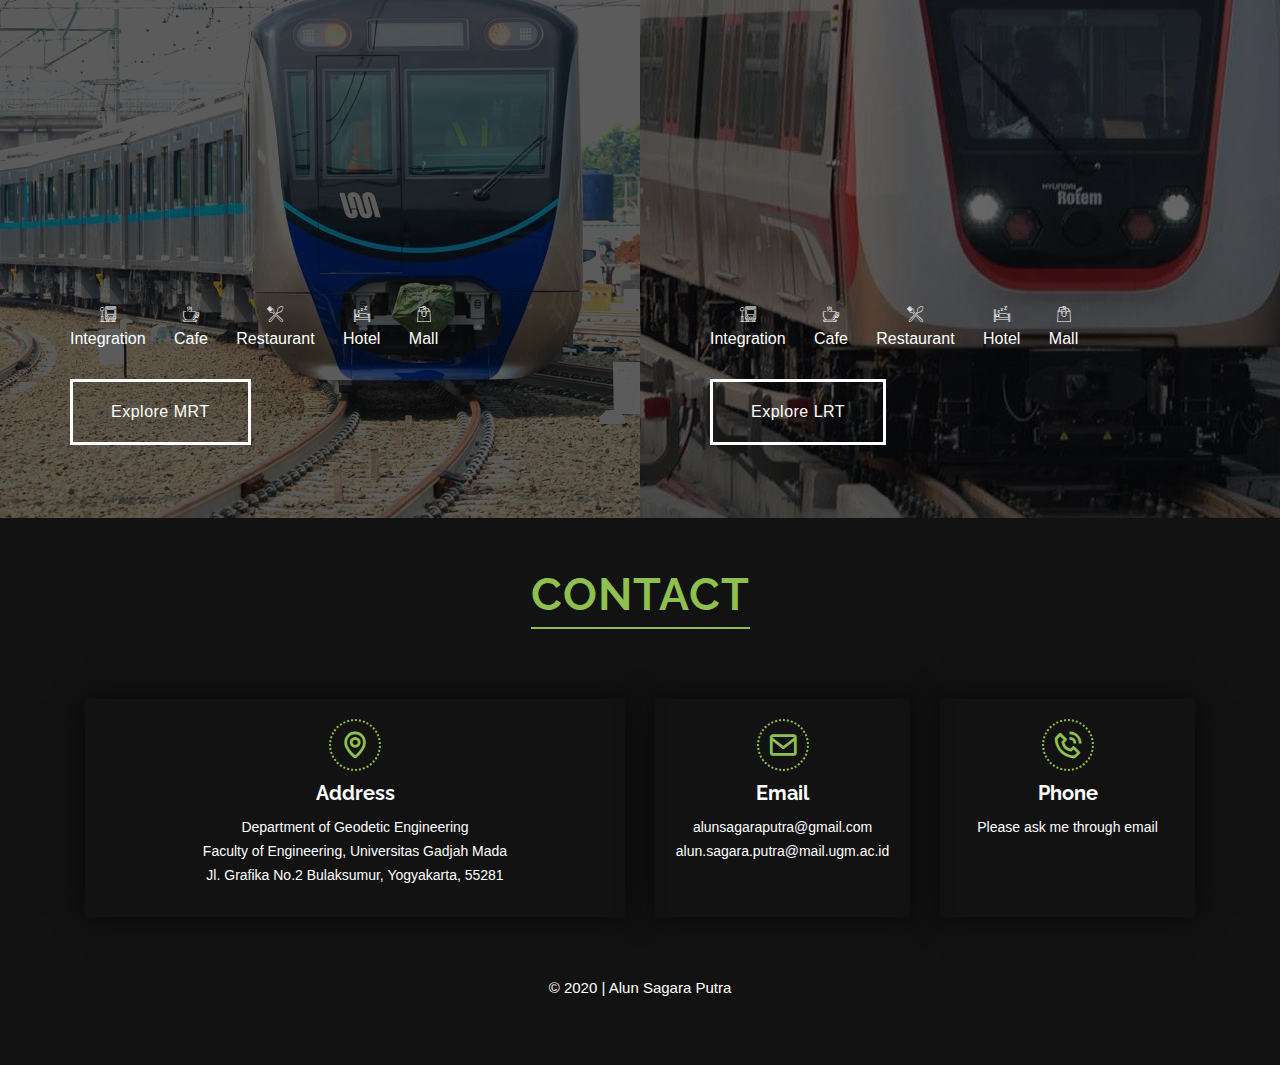
==== commit da26e9d5: "modified" ====
--- a/index.html
+++ b/index.html
@@ -41,7 +41,7 @@
 
       <nav class="nav-menu d-none d-lg-block">
         <ul>
-          <li class="active"><a href="index.html">Home</a></li>
+          <li class="active"><a href="#hero">Home</a></li>
           <li><a href="#History">History</a></li>
           <li><a href="#Map">Map</a></li>
           <li><a href="#Fare">Fare & Timetable</a></li>
@@ -51,7 +51,6 @@
         </ul>
       </nav><!-- .nav-menu -->
 
-
     </div>
   </header><!-- End Header -->
 
@@ -60,9 +59,9 @@
     <div class="hero-container" data-aos="fade-up">
       <h1>MRT & LRT Jakarta</h1>
       <h2>Brand New Transportation System in Jakarta</h2>
-      <p><i>Click button below to explore the infographic about
+      <p><i>Click on the button below to explore the infographic about
       	<br>
-      	"Analysis of Existing Transit Oriented Development (TOD)"
+      	" Analysis of Existing Transit Oriented Development (TOD) "
       </br></i></p>
       <a href="https://arcg.is/1yT8qT" target="_blank" class="button scrollto">Story Map of TOD</a>
     </div>
@@ -216,7 +215,7 @@
     <section id="Fare" class="cta">
       <div class="container">
         <div class="text-center">
-          <h3>Fare & Timetable</h3>
+          <h3>FARE & TIMETABLE</h3>
           <p> Every <b> MRT Jakarta</b> passengers must have a ticket for the full journey (see the fare below). 
             <br> 
             Meanwhile, <b> LRT Jakarta</b> fare is a <b> fixed rate at Rp5,000 </b> for a one-way trip without the limit distance. </p>
@@ -1251,29 +1250,52 @@
 <!-- Facilities Section End -->
 
 <!-- Contact -->
-  <section class="page-section" id="Contact">
-    <div class="container">
-      <div class="row">
-        <div class="col-lg-12 text-center">
-          <h2 class="section-heading text-uppercase"> Contact </h2>
-          <hr>
+    <section id="Contact" class="contact">
+      <div class="container">
+
+        <div class="section-title text-center">
+          <h2 class="text-uppercase">Contact</h2>
         </div>
+
+        <div class="row">
+          <div class="col-lg-6 d-flex align-items-stretch">
+            <div class="info-box">
+              <i class="bx bx-map"></i>
+              <h3>Address</h3>
+              <p>Department of Geodetic Engineering
+              	<br>Faculty of Engineering, Universitas Gadjah Mada
+          		<br>Jl. Grafika No.2 Bulaksumur, Yogyakarta, 55281</br></p>
+            </div>
+          </div>
+          <div class="col-lg-3 d-flex align-items-stretch">
+            <div class="info-box">
+              <i class="bx bx-envelope"></i>
+              <h3>Email</h3>
+              <p>alunsagaraputra@gmail.com
+              	<br>alun.sagara.putra@mail.ugm.ac.id</br></p>
+            </div>
+          </div>
+          <div class="col-lg-3 d-flex align-items-stretch">
+            <div class="info-box ">
+              <i class="bx bx-phone-call"></i>
+              <h3>Phone</h3>
+              <p>Please ask me through email</p>
+            </div>
+          </div>
+        </div>
+
       </div>
-    </div>
-    </section>
-<!-- Akhir Contact -->
-<!-- Akhir Tab -->
-
 <!-- footer -->
   <div class="container">
-  <div class="row footer">
+  <div class="footer">
     <div class="col text-center">
-  <a> © 2020 | Alun Sagara Putra </a>
+  	<p> © 2020 | Alun Sagara Putra </p>
     </div>
   </div>
   </div>
 <!-- Akhir Footer -->
-
+</section>
+<!-- Akhir Contact -->
 
   <a href="#" class="back-to-top"><i class="bx bxs-up-arrow-alt"></i></a>
 
--- a/style.css
+++ b/style.css
@@ -975,3 +975,64 @@
   background: #8fc04e;
   border: 2px solid #8fc04e;
 }
+
+/*--------------------------------------------------------------
+# ContacT
+--------------------------------------------------------------*/
+
+.contact{
+  background-color: #121213;
+  background-size: cover;
+  padding: 50px 0;
+}
+
+.contact h2 {
+    font-size: 45px;
+    font-weight: 650;
+    color: #8fc04e;
+    letter-spacing: 1px;
+    border-bottom: 2px solid #8fc04e;
+    margin-bottom: 20px;
+    padding-bottom: 5px;
+    display: inline-block; 
+}
+
+.contact .info-box {
+  color: #fff;
+  text-align: center;
+  box-shadow: 0 0 30px rgba(0, 0, 0, 0.6);
+  padding: 20px 0 30px 0;
+  margin-top: 50px;
+  margin-bottom: 30px;
+  width: 100%;
+}
+
+.contact .info-box i {
+  font-size: 32px;
+  color: #8fc04e;
+  border-radius: 50%;
+  padding: 8px;
+  border: 2px dotted #8fc04e;
+}
+
+.contact .info-box h3 {
+  font-size: 20px;
+  color: #fff;
+  font-weight: 700;
+  margin: 10px 0;
+}
+
+.contact .info-box p {
+  padding: 0;
+  line-height: 24px;
+  font-size: 14px;
+  margin-bottom: 0;
+}
+
+.footer p{
+    font-size: 15px;
+    font-weight: 50;
+    color: #fff;
+    padding: 30px 0 0 0;
+    display: inline-block; 
+}
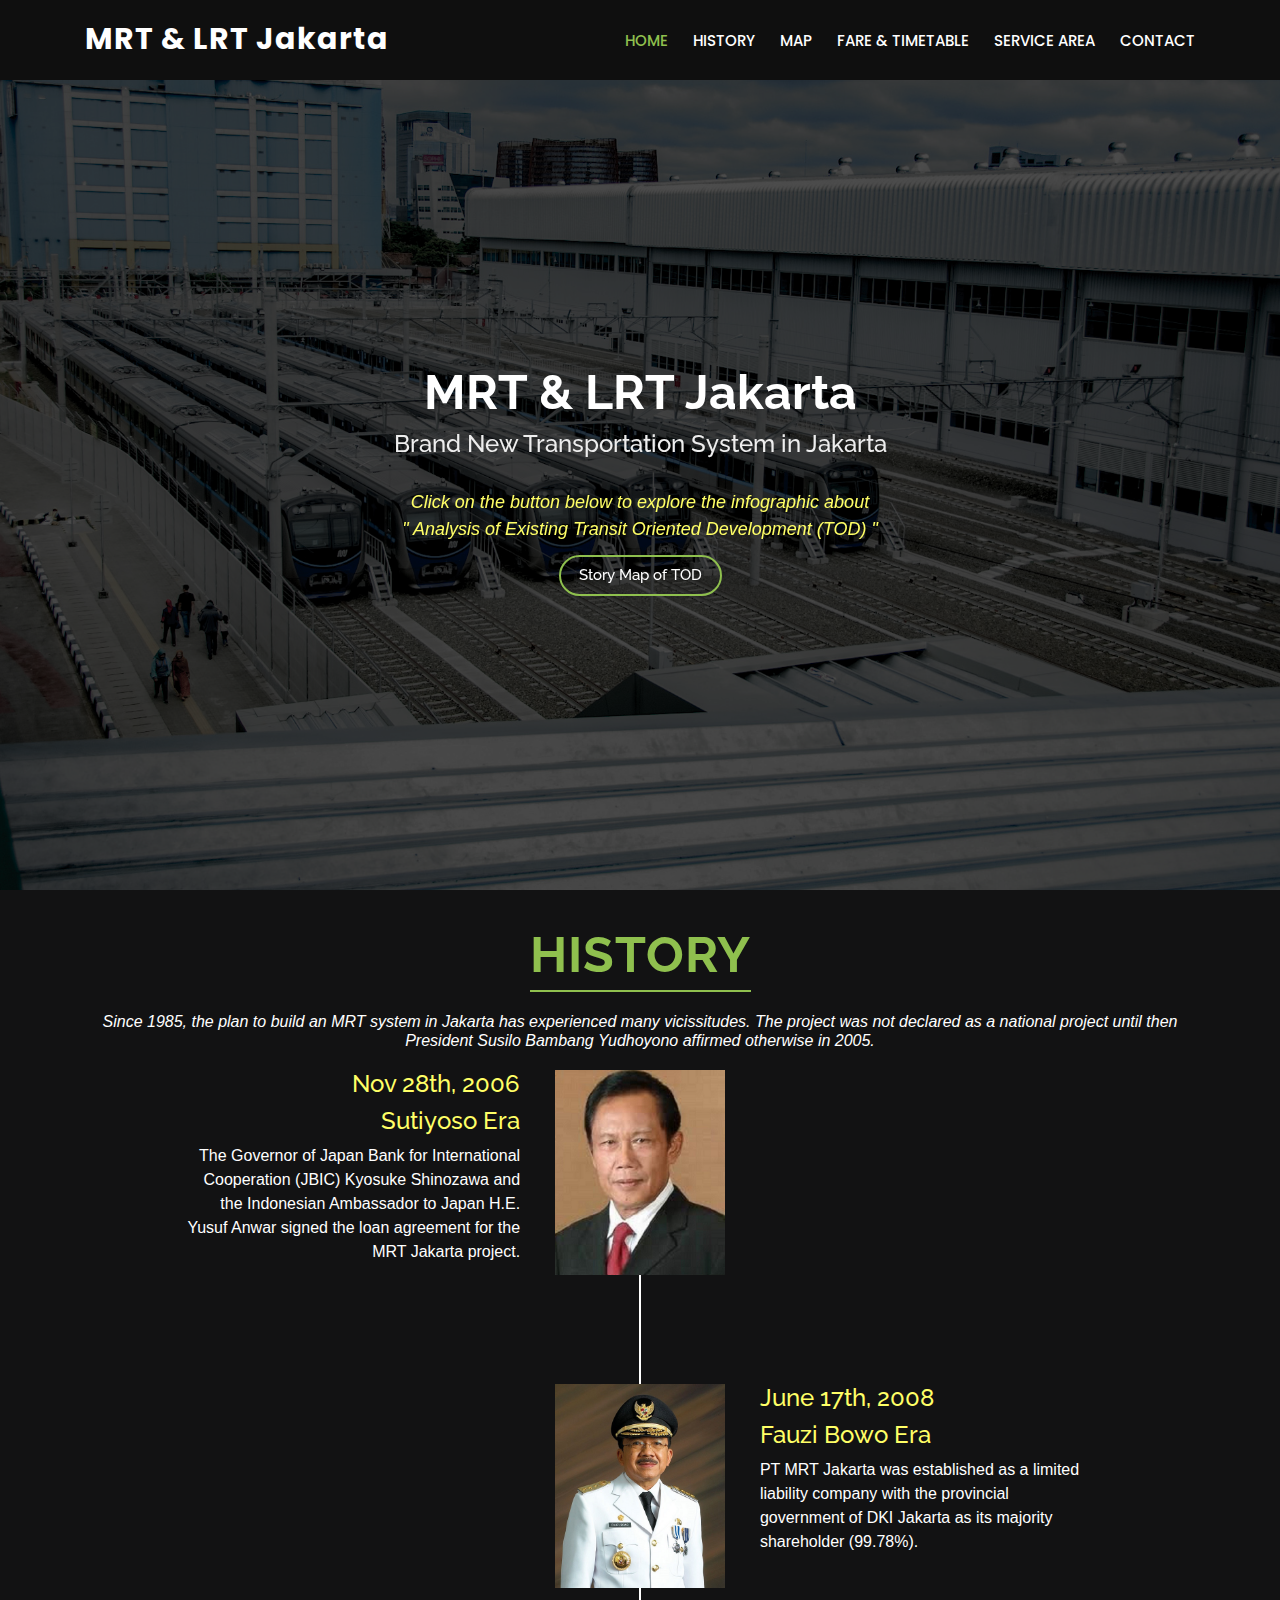
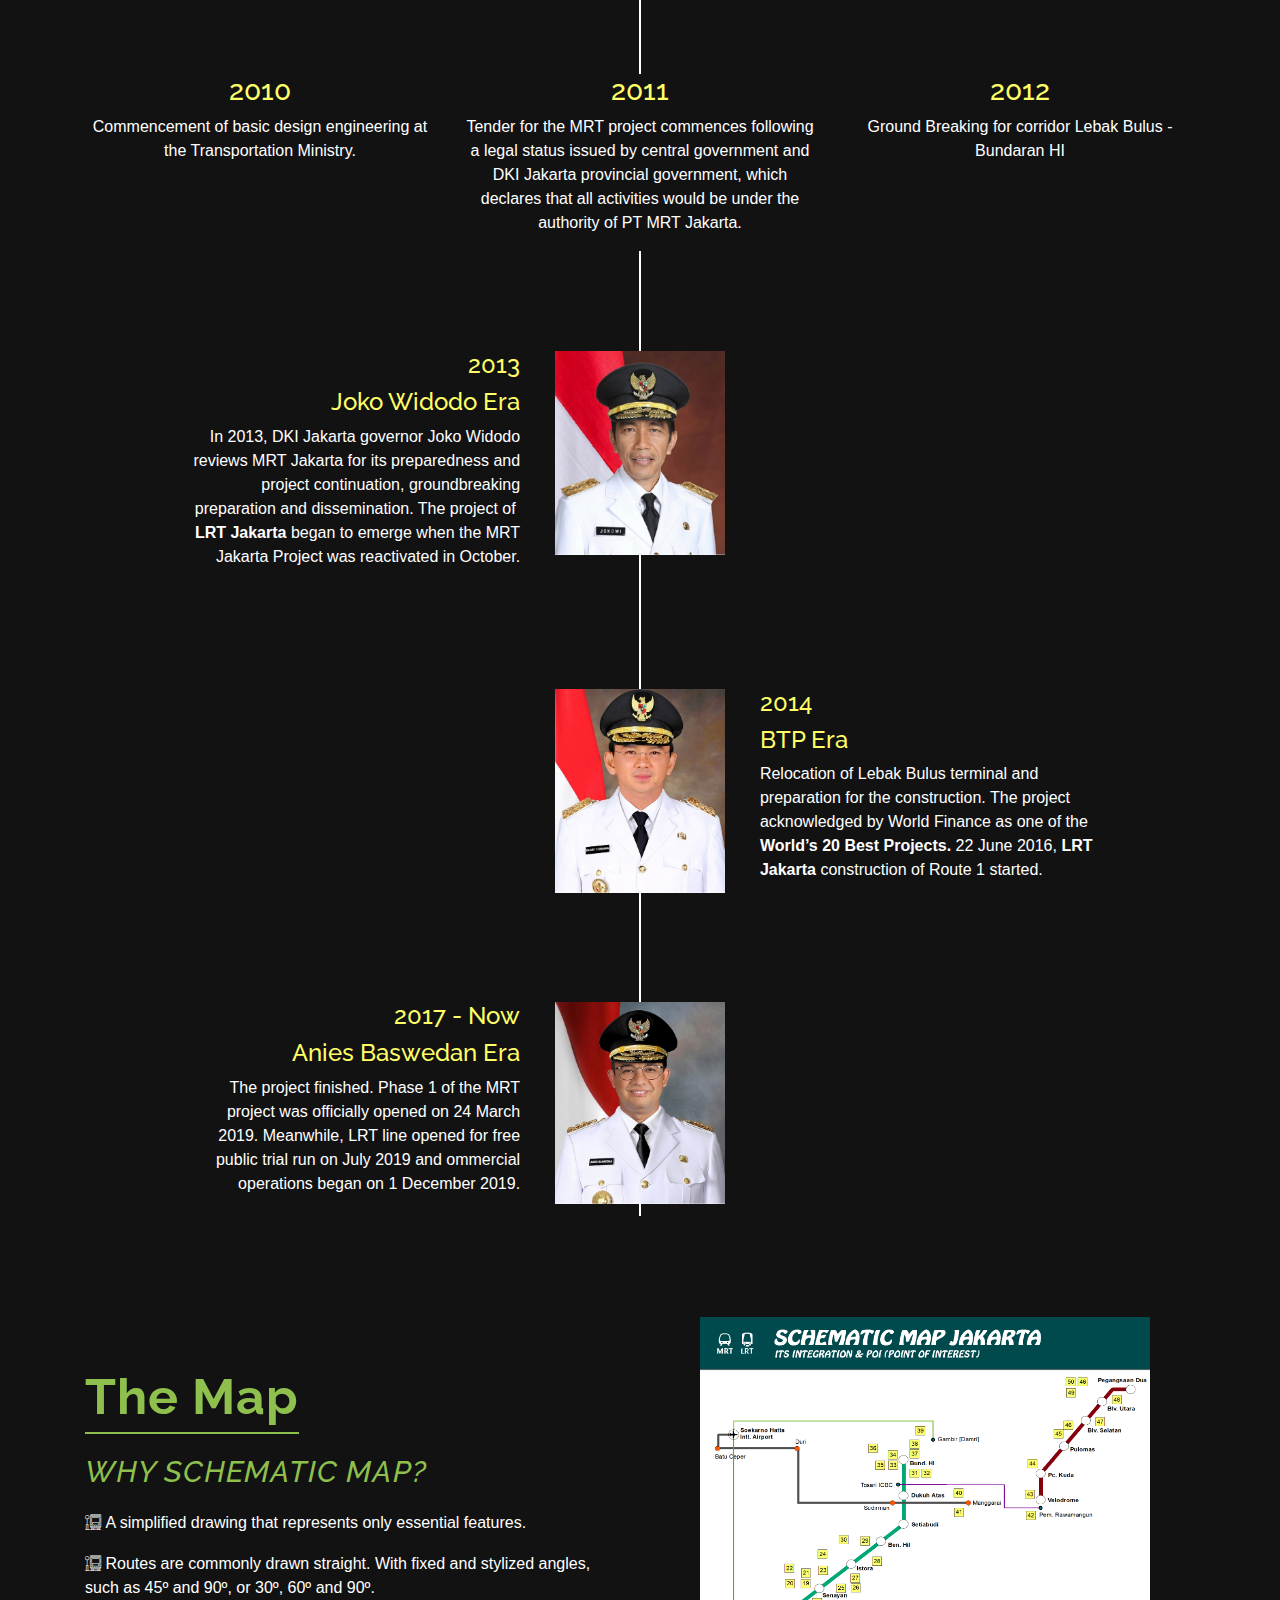
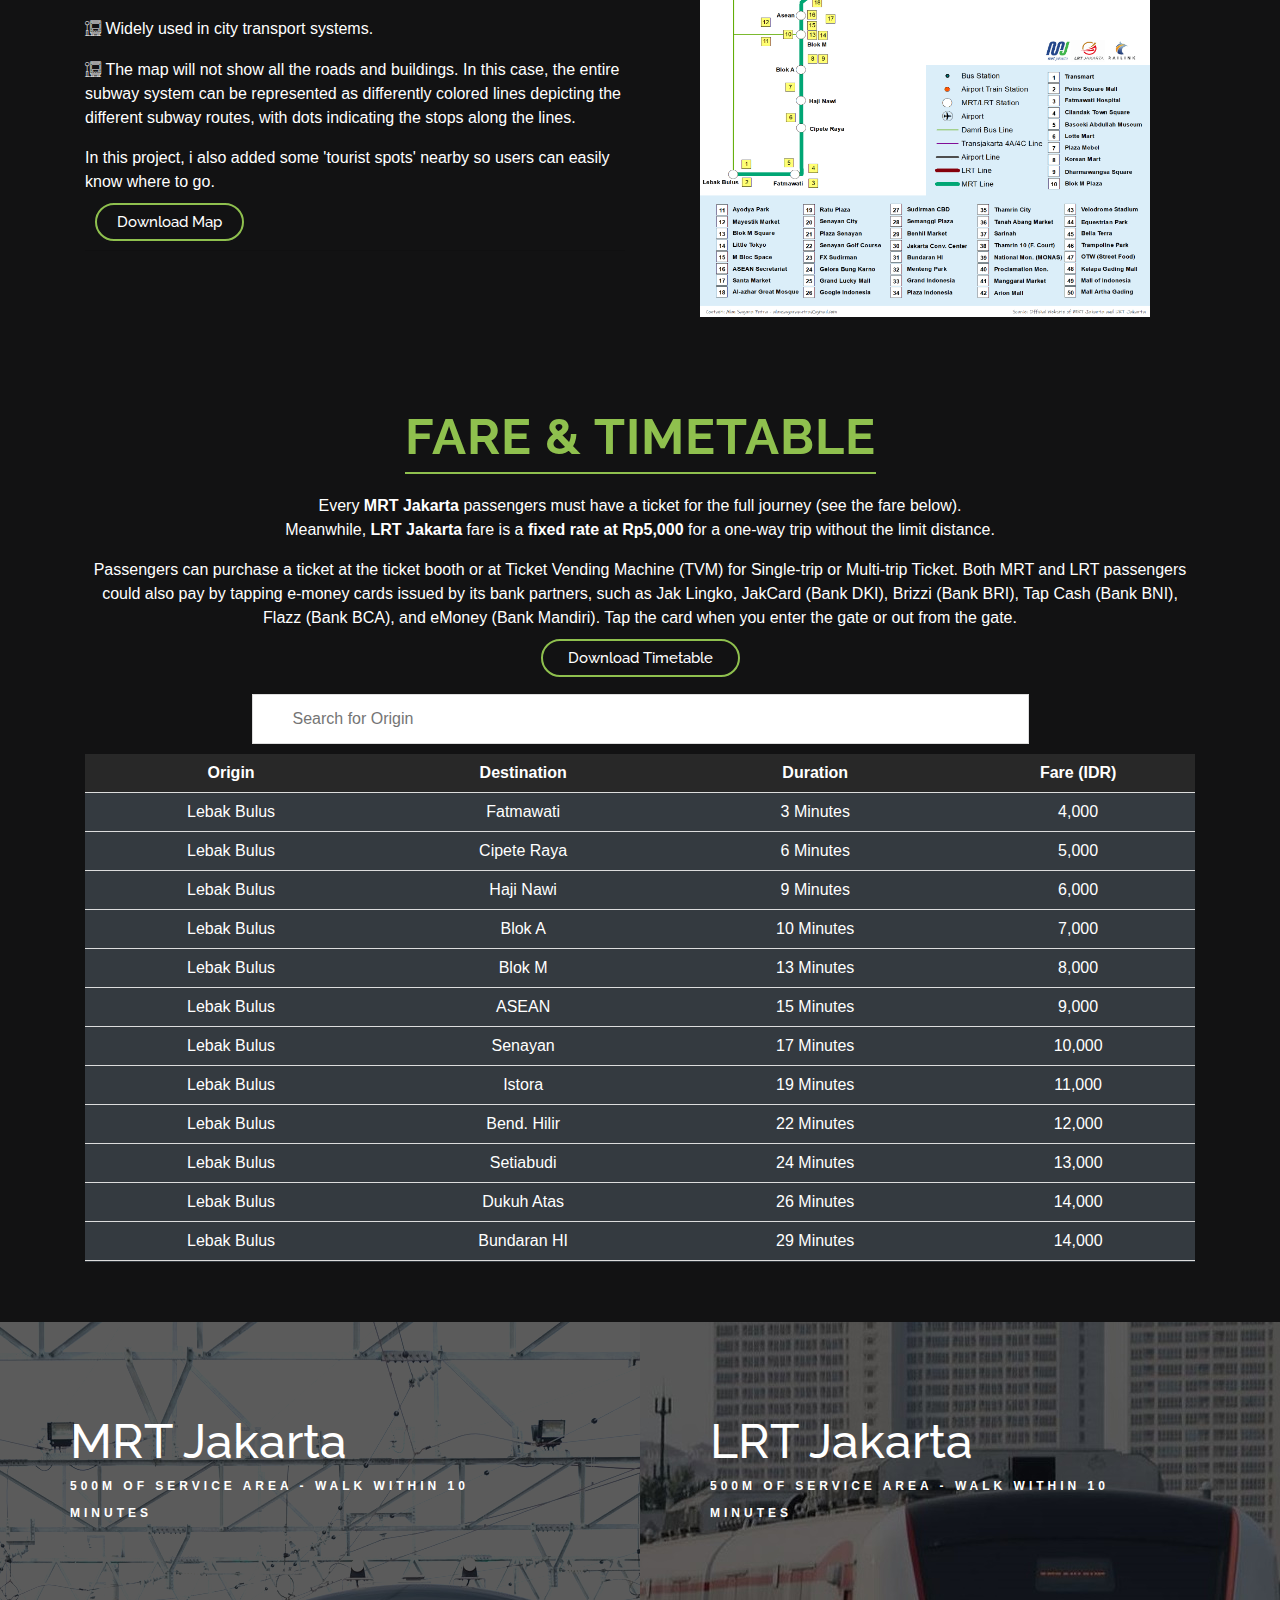
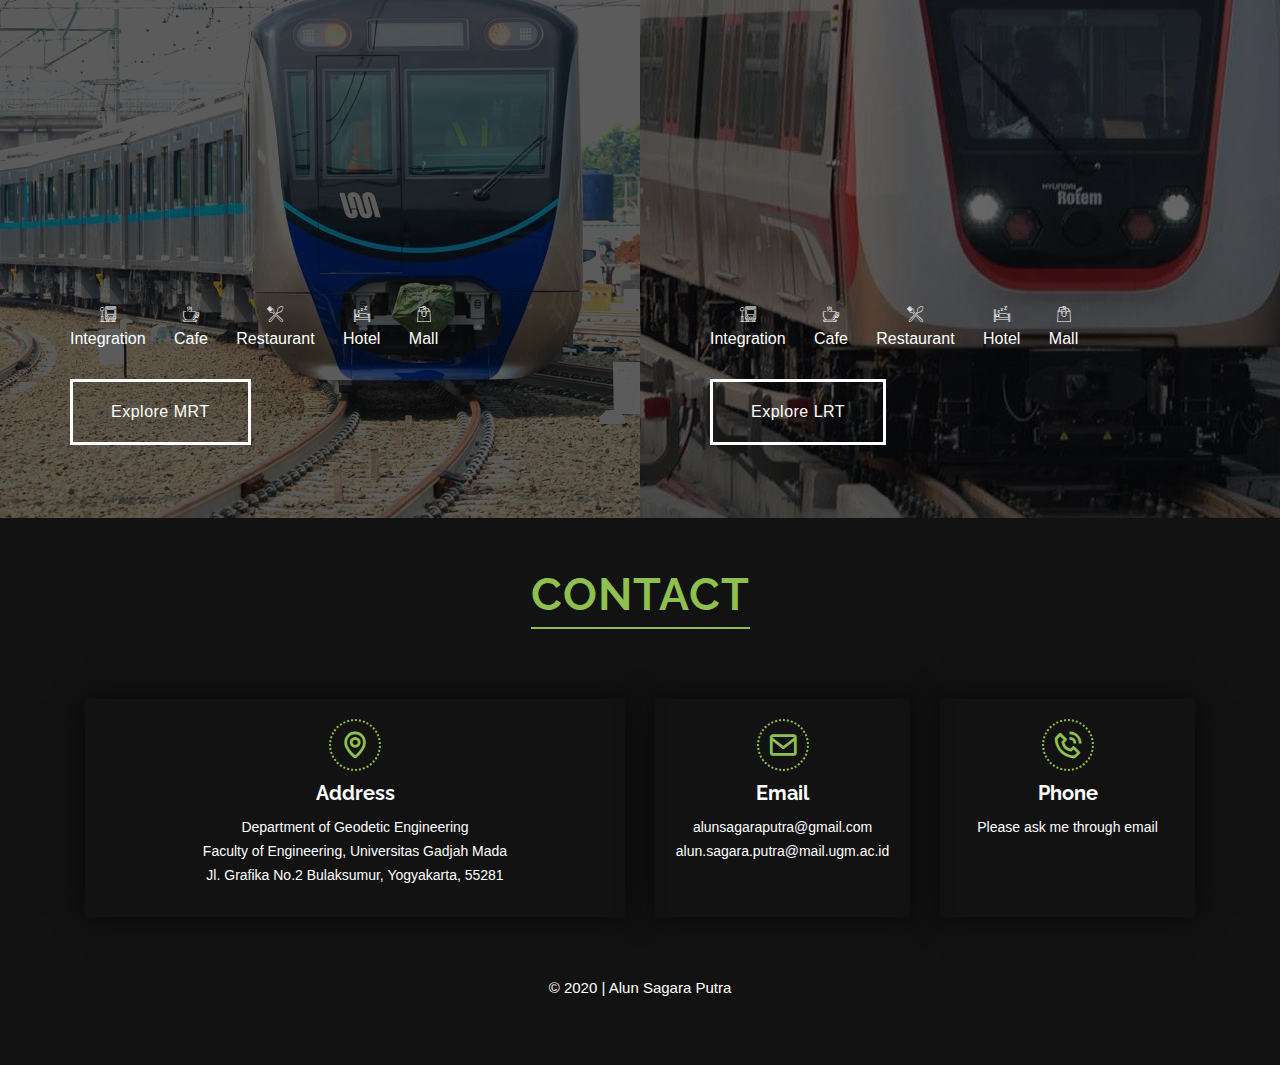
==== commit 0af4ebf6: "THE LAST 1" ====
--- a/index.html
+++ b/index.html
@@ -202,7 +202,7 @@
                 <!-- About Thumb -->
                 <div class="col-12 col-md-6 text-center">
                     <div class="about-thumb mb-80 wow fadeInUp" data-wow-delay="300ms">
-                        <img src="img/skematik.jpg" alt="" class="peta">
+                        <img src="img/skematik.png" alt="" class="peta">
                     </div>
                 </div>
             </div>
